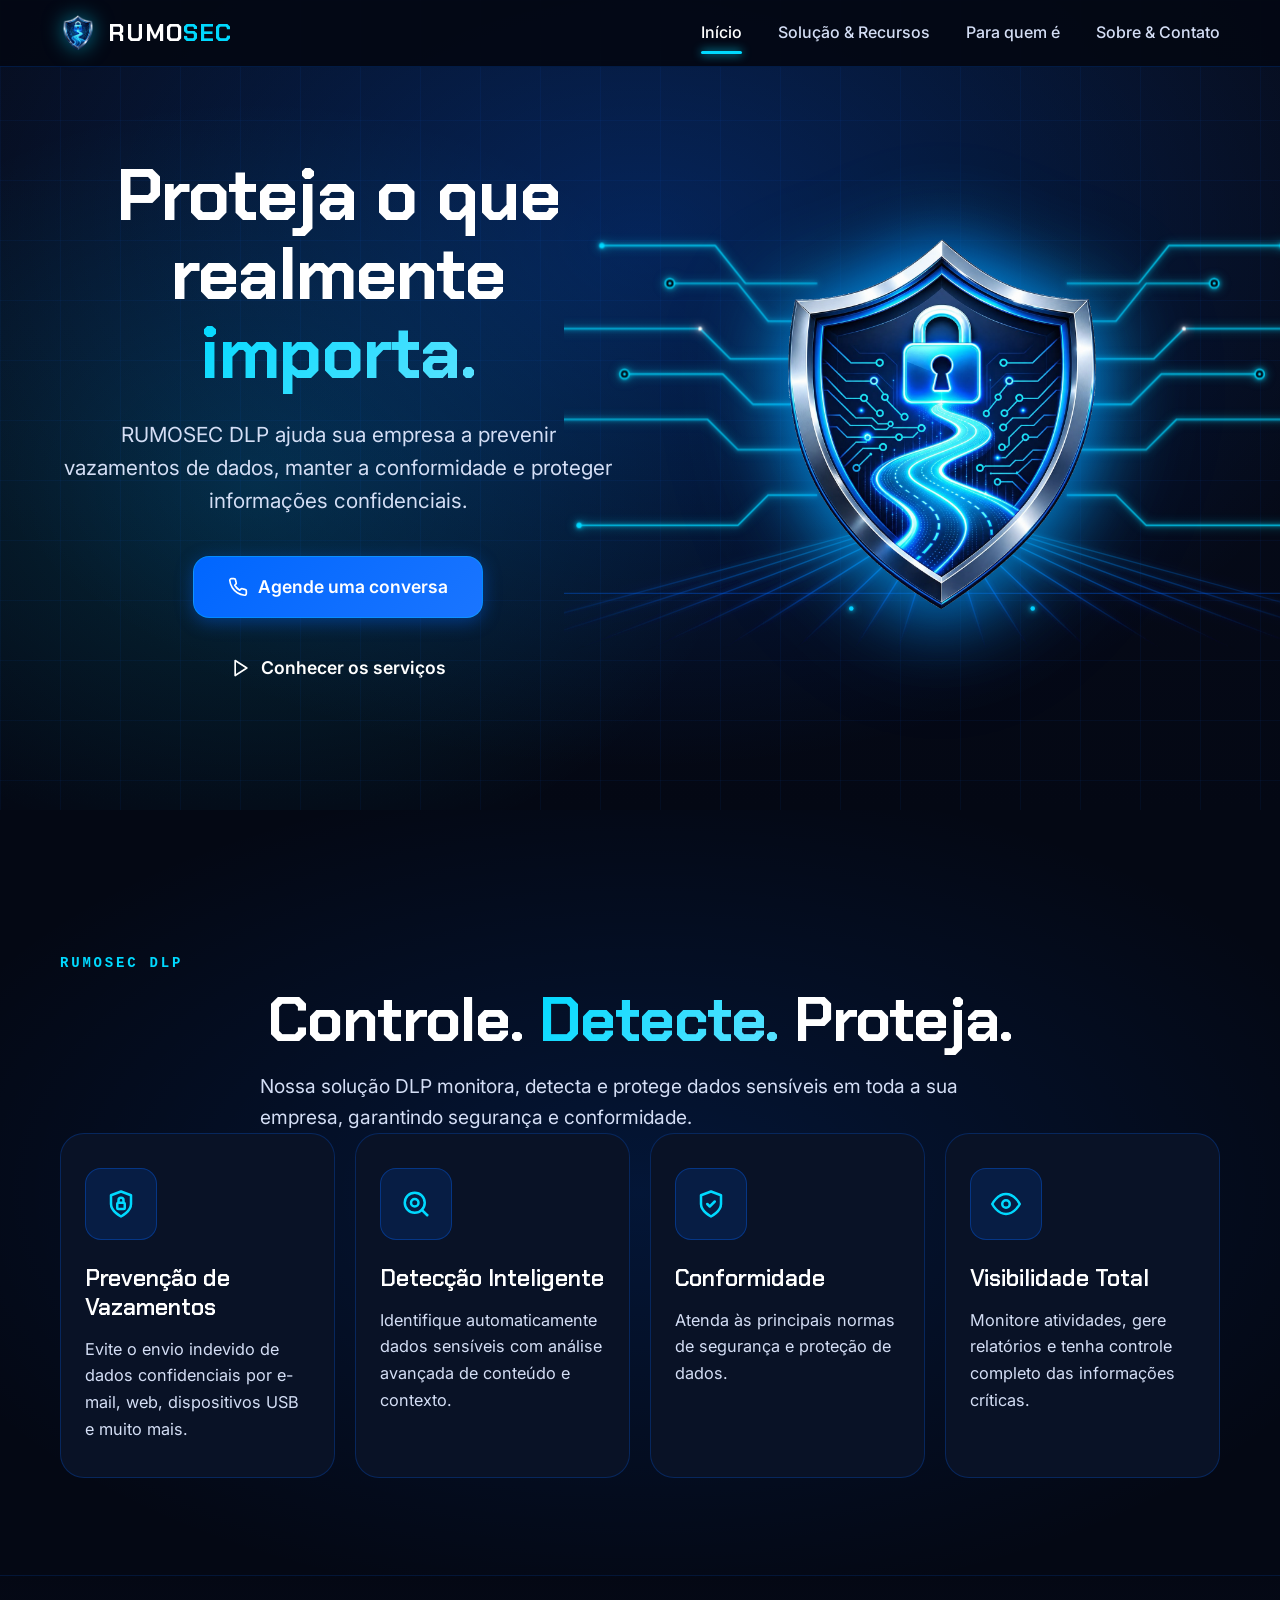
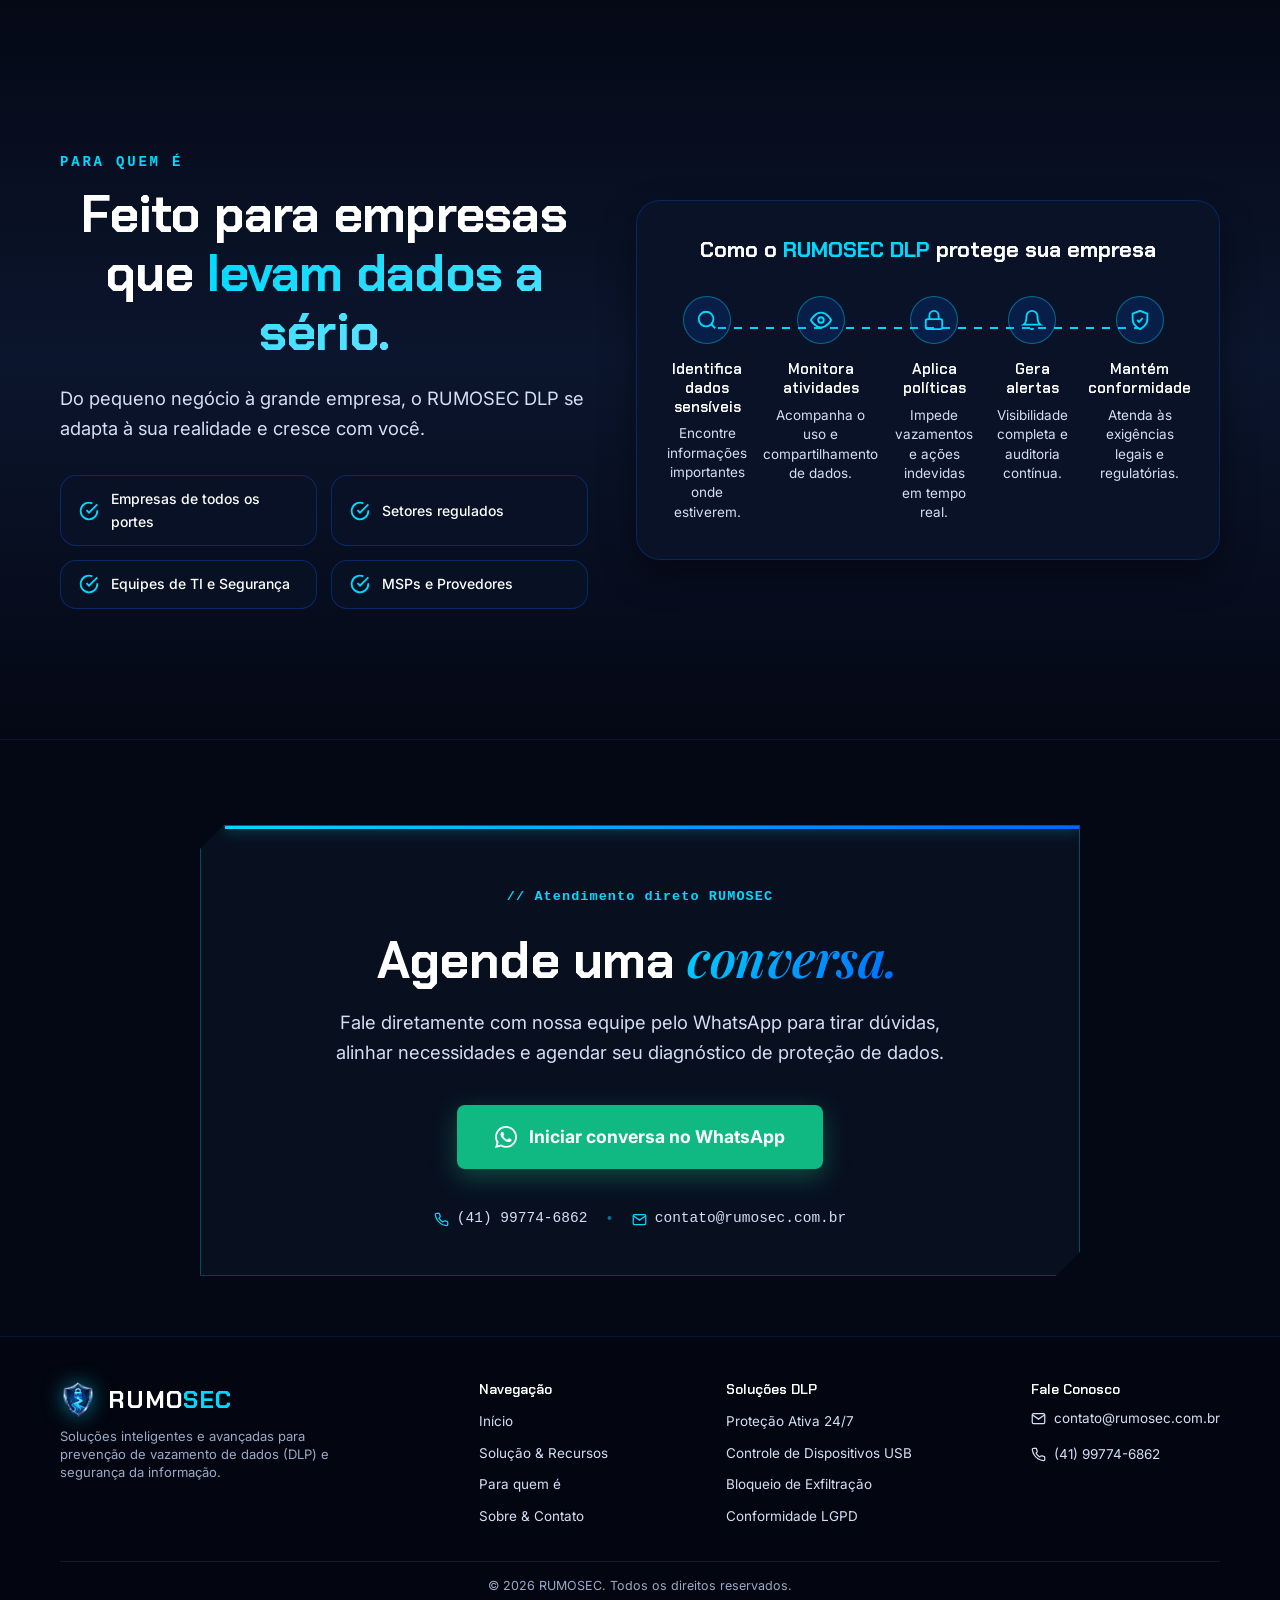
==== index.html @ 91008314 "atualizacao do site" ====
<!DOCTYPE html>
<html lang="pt-BR">

<head>
    <meta charset="UTF-8">
    <meta name="viewport" content="width=device-width, initial-scale=1.0">
    <title>RUMOSEC | Proteção de Dados DLP</title>
    <meta name="description"
        content="RUMOSEC DLP ajuda sua empresa a prevenir vazamentos de dados, manter a conformidade e proteger informações confidenciais.">
    <meta name="theme-color" content="#040814">

    <link rel="preconnect" href="https://fonts.googleapis.com">
    <link rel="preconnect" href="https://fonts.gstatic.com" crossorigin>
    <link
        href="https://fonts.googleapis.com/css2?family=Chakra+Petch:wght@500;600;700&family=Inter:wght@400;500;600;700&family=Playfair+Display:ital,wght@1,500;1,600&display=swap"
        rel="stylesheet">
    <link rel="stylesheet" href="styles.css">
</head>

<body>

    <!-- ============ HEADER ============ -->
    <header id="siteHeader">
        <div class="wrap header-inner">
            <a href="#inicio" class="brand">
                <img src="shield_metallic.png" alt="RUMOSEC Shield Logo" class="brand-shield-logo">
                <span class="brand-text">RUMO<span>SEC</span></span>
            </a>

            <nav class="nav-links" id="navLinks" aria-label="Navegação principal">
                <a href="#inicio" class="nav-link active">Início</a>
                <a href="#recursos" class="nav-link">Solução & Recursos</a>
                <a href="#para-quem-e" class="nav-link">Para quem é</a>
                <a href="#sobre-contato" class="nav-link">Sobre & Contato</a>
            </nav>

            <button class="hamburger" id="hamburger" aria-label="Abrir menu" aria-expanded="false">
                <span></span>
                <span></span>
                <span></span>
            </button>
        </div>
    </header>

    <!-- ============ TELA 1: HERO (#inicio) ============ -->
    <section class="screen-section hero" id="inicio">
        <div class="hero-grid-bg" aria-hidden="true"></div>
        <div class="wrap hero-layout">
            <div class="hero-content">
                <h1>Proteja o que<br>realmente <span class="highlight">importa.</span></h1>
                <p class="subtitle">RUMOSEC DLP ajuda sua empresa a prevenir vazamentos de dados, manter a conformidade
                    e proteger informações confidenciais.</p>
                <div class="hero-actions">
                    <a href="#sobre-contato" class="btn btn-primary"><svg width="20" height="20" viewBox="0 0 24 24"
                            fill="none" stroke="currentColor" stroke-width="2" stroke-linecap="round"
                            stroke-linejoin="round">
                            <path
                                d="M22 16.92v3a2 2 0 0 1-2.18 2 19.79 19.79 0 0 1-8.63-3.07 19.5 19.5 0 0 1-6-6 19.79 19.79 0 0 1-3.07-8.67A2 2 0 0 1 4.11 2h3a2 2 0 0 1 2 1.72 12.84 12.84 0 0 0 .7 2.81 2 2 0 0 1-.45 2.11L8.09 9.91a16 16 0 0 0 6 6l1.27-1.27a2 2 0 0 1 2.11-.45 12.84 12.84 0 0 0 2.81.7A2 2 0 0 1 22 16.92z" />
                        </svg> Agende uma conversa</a>
                    <a href="#recursos" class="btn btn-ghost">
                        <svg width="20" height="20" viewBox="0 0 24 24" fill="none" stroke="currentColor"
                            stroke-width="2" stroke-linecap="round" stroke-linejoin="round">
                            <polygon points="5 3 19 12 5 21 5 3" />
                        </svg>
                        Conhecer os serviços
                    </a>
                </div>
            </div>

            <div class="hero-visual-container">
                <!-- Background Glowing Circuit Lines & Ground Perspective Effects (Image 3) -->
                <div class="circuit-overlay-bg">
                    <svg class="circuit-lines-svg" viewBox="0 0 1000 600" preserveAspectRatio="xMidYMid meet">
                        <defs>
                            <radialGradient id="centerGlowCore" cx="50%" cy="45%" r="45%">
                                <stop offset="0%" stop-color="#00d9ff" stop-opacity="0.9" />
                                <stop offset="30%" stop-color="#0066ff" stop-opacity="0.6" />
                                <stop offset="70%" stop-color="#002288" stop-opacity="0.25" />
                                <stop offset="100%" stop-color="#040814" stop-opacity="0" />
                            </radialGradient>
                            <linearGradient id="groundRayGrad" x1="0%" y1="0%" x2="0%" y2="100%">
                                <stop offset="0%" stop-color="#00d9ff" stop-opacity="0.9" />
                                <stop offset="60%" stop-color="#0066ff" stop-opacity="0.45" />
                                <stop offset="100%" stop-color="#001133" stop-opacity="0" />
                            </linearGradient>
                            <filter id="neonGlowIntense" x="-30%" y="-30%" width="160%" height="160%">
                                <feGaussianBlur stdDeviation="2.5" result="blur1" />
                                <feGaussianBlur stdDeviation="6" result="blur2" />
                                <feMerge>
                                    <feMergeNode in="blur2" />
                                    <feMergeNode in="blur1" />
                                    <feMergeNode in="SourceGraphic" />
                                </feMerge>
                            </filter>
                        </defs>

                        <!-- Radiant Central Blue/Cyan Aura Core -->
                        <circle cx="500" cy="270" r="290" fill="url(#centerGlowCore)" />

                        <!-- Radiant Perspective Rays Radiating Downward from Shield Tip (500, 410) -->
                        <g stroke="url(#groundRayGrad)" stroke-width="1.8" filter="url(#neonGlowIntense)">
                            <line x1="500" y1="410" x2="-200" y2="600" opacity="0.4" />
                            <line x1="500" y1="410" x2="-100" y2="600" opacity="0.5" />
                            <line x1="500" y1="410" x2="0" y2="600" opacity="0.6" />
                            <line x1="500" y1="410" x2="100" y2="600" opacity="0.7" />
                            <line x1="500" y1="410" x2="200" y2="600" opacity="0.8" />
                            <line x1="500" y1="410" x2="300" y2="600" opacity="0.9" />
                            <line x1="500" y1="410" x2="380" y2="600" opacity="0.95" />
                            <line x1="500" y1="410" x2="440" y2="600" opacity="1" />
                            <line x1="500" y1="410" x2="500" y2="600" opacity="1" />
                            <line x1="500" y1="410" x2="560" y2="600" opacity="1" />
                            <line x1="500" y1="410" x2="620" y2="600" opacity="0.95" />
                            <line x1="500" y1="410" x2="700" y2="600" opacity="0.9" />
                            <line x1="500" y1="410" x2="800" y2="600" opacity="0.8" />
                            <line x1="500" y1="410" x2="900" y2="600" opacity="0.7" />
                            <line x1="500" y1="410" x2="1000" y2="600" opacity="0.6" />
                            <line x1="500" y1="410" x2="1100" y2="600" opacity="0.5" />
                            <line x1="500" y1="410" x2="1200" y2="600" opacity="0.4" />
                        </g>

                        <!-- Glowing Ground Horizon Grid Lines -->
                        <line x1="-100" y1="460" x2="1100" y2="460" stroke="#00d9ff" stroke-width="1.2" opacity="0.45"
                            filter="url(#neonGlowIntense)" />
                        <line x1="-100" y1="520" x2="1100" y2="520" stroke="#0066ff" stroke-width="1.5"
                            opacity="0.35" />

                        <!-- Left Futuristic Circuit Network (Clean, ring terminal nodes) -->
                        <g stroke="#00d9ff" stroke-width="1.8" fill="none" filter="url(#neonGlowIntense)">
                            <!-- Line 1: Top dot -->
                            <path d="M 335 110 L 240 110 L 200 60 L 50 60" opacity="0.9" />
                            <circle cx="50" cy="60" r="3.5" fill="#00d9ff" stroke="none" />

                            <!-- Line 2: Ring node terminal -->
                            <path d="M 325 160 L 270 160 L 230 110 L 140 110" opacity="0.9" />
                            <circle cx="140" cy="110" r="6" stroke="#00d9ff" stroke-width="2" fill="#040814" />
                            <circle cx="140" cy="110" r="2" fill="#00d9ff" stroke="none" />

                            <!-- Line 3: Long upper trace -->
                            <path d="M 320 210 L 220 210 L 180 170 L -20 170" opacity="0.95" />
                            <circle cx="-20" cy="170" r="4" fill="#00d9ff" stroke="none" />
                            <circle cx="180" cy="170" r="2.5" fill="#ffffff" stroke="none" />

                            <!-- Line 4: Ring node terminal mid -->
                            <path d="M 318 270 L 250 270 L 210 230 L 80 230" opacity="0.9" />
                            <circle cx="80" cy="230" r="6" stroke="#00d9ff" stroke-width="2" fill="#040814" />
                            <circle cx="80" cy="230" r="2" fill="#00d9ff" stroke="none" />

                            <!-- Line 5: Ring node terminal lower -->
                            <path d="M 322 330 L 230 330 L 190 290 L -40 290" opacity="0.9" />
                            <circle cx="-40" cy="290" r="6" stroke="#00d9ff" stroke-width="2" fill="#040814" />
                            <circle cx="-40" cy="290" r="2" fill="#00d9ff" stroke="none" />

                            <!-- Line 6: Bottom trace -->
                            <path d="M 335 390 L 270 390 L 230 430 L 20 430" opacity="0.85" />
                            <circle cx="20" cy="430" r="3.5" fill="#00d9ff" stroke="none" />
                        </g>

                        <!-- Right Futuristic Circuit Network (Clean, ring terminal nodes) -->
                        <g stroke="#00d9ff" stroke-width="1.8" fill="none" filter="url(#neonGlowIntense)">
                            <!-- Line 1: Top dot -->
                            <path d="M 665 110 L 760 110 L 800 60 L 950 60" opacity="0.9" />
                            <circle cx="950" cy="60" r="3.5" fill="#00d9ff" stroke="none" />

                            <!-- Line 2: Ring node terminal -->
                            <path d="M 675 160 L 730 160 L 770 110 L 860 110" opacity="0.9" />
                            <circle cx="860" cy="110" r="6" stroke="#00d9ff" stroke-width="2" fill="#040814" />
                            <circle cx="860" cy="110" r="2" fill="#00d9ff" stroke="none" />

                            <!-- Line 3: Long upper trace -->
                            <path d="M 680 210 L 780 210 L 820 170 L 1020 170" opacity="0.95" />
                            <circle cx="1020" cy="170" r="4" fill="#00d9ff" stroke="none" />
                            <circle cx="820" cy="170" r="2.5" fill="#ffffff" stroke="none" />

                            <!-- Line 4: Ring node terminal mid -->
                            <path d="M 682 270 L 750 270 L 790 230 L 920 230" opacity="0.9" />
                            <circle cx="920" cy="230" r="6" stroke="#00d9ff" stroke-width="2" fill="#040814" />
                            <circle cx="920" cy="230" r="2" fill="#00d9ff" stroke="none" />

                            <!-- Line 5: Ring node terminal lower -->
                            <path d="M 678 330 L 770 330 L 810 290 L 1040 290" opacity="0.9" />
                            <circle cx="1040" cy="290" r="6" stroke="#00d9ff" stroke-width="2" fill="#040814" />
                            <circle cx="1040" cy="290" r="2" fill="#00d9ff" stroke="none" />

                            <!-- Line 6: Bottom trace -->
                            <path d="M 665 390 L 730 390 L 770 430 L 980 430" opacity="0.85" />
                            <circle cx="980" cy="430" r="3.5" fill="#00d9ff" stroke="none" />
                        </g>

                        <!-- Glowing Particles along Rays and Circuit Nodes -->
                        <g filter="url(#neonGlowIntense)">
                            <circle cx="500" cy="410" r="4" fill="#ffffff" />
                            <circle cx="440" cy="480" r="3.5" fill="#ffffff" />
                            <circle cx="560" cy="480" r="3.5" fill="#ffffff" />
                            <circle cx="380" cy="540" r="3" fill="#00d9ff" />
                            <circle cx="620" cy="540" r="3" fill="#00d9ff" />
                        </g>
                    </svg>
                </div>

                <!-- 3D Metallic Shield -->
                <img src="shield_metallic.png" alt="RUMOSEC Metallic Shield" class="hero-shield-img">
            </div>
        </div>
    </section>

    <!-- ============ TELA 2: RECURSOS (#recursos) ============ -->
    <section class="screen-section features-section" id="recursos">
        <div class="wrap">
            <div class="section-header">
                <span class="tag">RUMOSEC DLP</span>
                <h2>Controle. <span class="highlight">Detecte.</span> Proteja.</h2>
                <p>Nossa solução DLP monitora, detecta e protege dados sensíveis em toda a sua empresa, garantindo
                    segurança e conformidade.</p>
            </div>

            <div class="cards-4grid">
                <div class="card-feature">
                    <div class="icon-box">
                        <svg width="30" height="30" viewBox="0 0 24 24" fill="none" stroke="currentColor"
                            stroke-width="2" stroke-linecap="round" stroke-linejoin="round">
                            <path d="M12 22s8-4 8-10V5l-8-3-8 3v7c0 6 8 10 8 10z" />
                            <rect x="9" y="11" width="6" height="5" rx="1" />
                            <path d="M10 11V9a2 2 0 1 1 4 0v2" />
                        </svg>
                    </div>
                    <h3>Prevenção de Vazamentos</h3>
                    <p>Evite o envio indevido de dados confidenciais por e-mail, web, dispositivos USB e muito mais.</p>
                </div>

                <div class="card-feature">
                    <div class="icon-box">
                        <svg width="30" height="30" viewBox="0 0 24 24" fill="none" stroke="currentColor"
                            stroke-width="2" stroke-linecap="round" stroke-linejoin="round">
                            <circle cx="11" cy="11" r="8" />
                            <line x1="21" y1="21" x2="16.65" y2="16.65" />
                            <circle cx="11" cy="11" r="3" />
                        </svg>
                    </div>
                    <h3>Detecção Inteligente</h3>
                    <p>Identifique automaticamente dados sensíveis com análise avançada de conteúdo e contexto.</p>
                </div>

                <div class="card-feature">
                    <div class="icon-box">
                        <svg width="30" height="30" viewBox="0 0 24 24" fill="none" stroke="currentColor"
                            stroke-width="2" stroke-linecap="round" stroke-linejoin="round">
                            <path d="M12 22s8-4 8-10V5l-8-3-8 3v7c0 6 8 10 8 10z" />
                            <polyline points="9 12 11 14 15 10" />
                        </svg>
                    </div>
                    <h3>Conformidade</h3>
                    <p>Atenda às principais normas de segurança e proteção de dados.</p>
                </div>

                <div class="card-feature">
                    <div class="icon-box">
                        <svg width="30" height="30" viewBox="0 0 24 24" fill="none" stroke="currentColor"
                            stroke-width="2" stroke-linecap="round" stroke-linejoin="round">
                            <path d="M1 12s4-8 11-8 11 8 11 8-4 8-11 8-11-8-11-8z" />
                            <circle cx="12" cy="12" r="3" />
                        </svg>
                    </div>
                    <h3>Visibilidade Total</h3>
                    <p>Monitore atividades, gere relatórios e tenha controle completo das informações críticas.</p>
                </div>
            </div>
        </div>
    </section>

    <!-- ============ TELA 3: PARA QUEM É & 5 STEPS (#para-quem-e) ============ -->
    <section class="screen-section target-section" id="para-quem-e">
        <div class="wrap">
            <div class="target-layout">
                <div class="target-info">
                    <span class="tag">PARA QUEM É</span>
                    <h2>Feito para empresas que <span class="highlight">levam dados a sério.</span></h2>
                    <p class="desc">Do pequeno negócio à grande empresa, o RUMOSEC DLP se adapta à sua realidade e
                        cresce com você.</p>

                    <div class="badge-list">
                        <div class="badge-item">
                            <svg width="20" height="20" viewBox="0 0 24 24" fill="none" stroke="currentColor"
                                stroke-width="2.2">
                                <path d="M22 11.08V12a10 10 0 1 1-5.93-9.14" />
                                <polyline points="22 4 12 14.01 9 11.01" />
                            </svg>
                            Empresas de todos os portes
                        </div>
                        <div class="badge-item">
                            <svg width="20" height="20" viewBox="0 0 24 24" fill="none" stroke="currentColor"
                                stroke-width="2.2">
                                <path d="M22 11.08V12a10 10 0 1 1-5.93-9.14" />
                                <polyline points="22 4 12 14.01 9 11.01" />
                            </svg>
                            Setores regulados
                        </div>
                        <div class="badge-item">
                            <svg width="20" height="20" viewBox="0 0 24 24" fill="none" stroke="currentColor"
                                stroke-width="2.2">
                                <path d="M22 11.08V12a10 10 0 1 1-5.93-9.14" />
                                <polyline points="22 4 12 14.01 9 11.01" />
                            </svg>
                            Equipes de TI e Segurança
                        </div>
                        <div class="badge-item">
                            <svg width="20" height="20" viewBox="0 0 24 24" fill="none" stroke="currentColor"
                                stroke-width="2.2">
                                <path d="M22 11.08V12a10 10 0 1 1-5.93-9.14" />
                                <polyline points="22 4 12 14.01 9 11.01" />
                            </svg>
                            MSPs e Provedores
                        </div>
                    </div>
                </div>

                <div class="flow-container">
                    <h3 class="flow-title">Como o <span>RUMOSEC DLP</span> protege sua empresa</h3>
                    <div class="flow-steps">
                        <div class="flow-step">
                            <div class="flow-icon">
                                <svg width="22" height="22" viewBox="0 0 24 24" fill="none" stroke="currentColor"
                                    stroke-width="2">
                                    <circle cx="11" cy="11" r="8" />
                                    <line x1="21" y1="21" x2="16.65" y2="16.65" />
                                </svg>
                            </div>
                            <h4>Identifica dados sensíveis</h4>
                            <p>Encontre informações importantes onde estiverem.</p>
                        </div>

                        <div class="flow-step">
                            <div class="flow-icon">
                                <svg width="22" height="22" viewBox="0 0 24 24" fill="none" stroke="currentColor"
                                    stroke-width="2">
                                    <path d="M1 12s4-8 11-8 11 8 11 8-4 8-11 8-11-8-11-8z" />
                                    <circle cx="12" cy="12" r="3" />
                                </svg>
                            </div>
                            <h4>Monitora atividades</h4>
                            <p>Acompanha o uso e compartilhamento de dados.</p>
                        </div>

                        <div class="flow-step">
                            <div class="flow-icon">
                                <svg width="22" height="22" viewBox="0 0 24 24" fill="none" stroke="currentColor"
                                    stroke-width="2">
                                    <rect x="3" y="11" width="18" height="11" rx="2" ry="2" />
                                    <path d="M7 11V7a5 5 0 0 1 10 0v4" />
                                </svg>
                            </div>
                            <h4>Aplica políticas</h4>
                            <p>Impede vazamentos e ações indevidas em tempo real.</p>
                        </div>

                        <div class="flow-step">
                            <div class="flow-icon">
                                <svg width="22" height="22" viewBox="0 0 24 24" fill="none" stroke="currentColor"
                                    stroke-width="2">
                                    <path d="M18 8A6 6 0 0 0 6 8c0 7-3 9-3 9h18s-3-2-3-9" />
                                    <path d="M13.73 21a2 2 0 0 1-3.46 0" />
                                </svg>
                            </div>
                            <h4>Gera alertas</h4>
                            <p>Visibilidade completa e auditoria contínua.</p>
                        </div>

                        <div class="flow-step">
                            <div class="flow-icon">
                                <svg width="22" height="22" viewBox="0 0 24 24" fill="none" stroke="currentColor"
                                    stroke-width="2">
                                    <path d="M12 22s8-4 8-10V5l-8-3-8 3v7c0 6 8 10 8 10z" />
                                    <polyline points="9 12 11 14 15 10" />
                                </svg>
                            </div>
                            <h4>Mantém conformidade</h4>
                            <p>Atenda às exigências legais e regulatórias.</p>
                        </div>
                    </div>
                </div>
            </div>
        </div>
    </section>

    <!-- ============ TELA 4: SOBRE & CONTATO (#sobre-contato) ============ -->
    <div class="contact-screen-section" id="sobre-contato">
        <div class="wrap">
            <!-- Chamfered Direct Contact Card (Agende uma conversa RUMOSEC) -->
            <div class="direct-contact-container">
                <div class="direct-contact-card">
                    <div class="card-gold-bar"></div>
                    <span class="direct-contact-tag">// Atendimento direto RUMOSEC</span>

                    <h2 class="direct-contact-title">Agende uma <span class="accent-serif-italic">conversa.</span></h2>

                    <p class="direct-contact-subtitle">Fale diretamente com nossa equipe pelo WhatsApp para tirar
                        dúvidas, alinhar necessidades e agendar seu diagnóstico de proteção de dados.</p>

                    <a href="https://wa.me/5541997746862?text=Ol%C3%A1!%20Gostaria%20de%20agendar%20uma%20conversa%20sobre%20o%20RUMOSEC%20DLP."
                        target="_blank" rel="noopener noreferrer" class="btn-whatsapp-direct">
                        <svg class="whatsapp-icon" width="22" height="22" viewBox="0 0 24 24" fill="currentColor">
                            <path
                                d="M.057 24l1.687-6.163c-1.041-1.804-1.588-3.849-1.587-5.946.003-6.556 5.338-11.891 11.893-11.891 3.181.001 6.167 1.24 8.413 3.488 2.245 2.248 3.481 5.236 3.48 8.414-.003 6.557-5.338 11.892-11.893 11.892-1.99-.001-3.951-.5-5.688-1.448l-6.305 1.654zm6.597-3.807c1.676.995 3.276 1.591 5.392 1.592 5.448 0 9.886-4.434 9.889-9.885.002-5.462-4.415-9.89-9.881-9.892-5.452 0-9.887 4.434-9.889 9.884-.001 2.225.651 3.891 1.746 5.634l-.999 3.648 3.742-.981zm11.387-5.464c-.074-.124-.272-.198-.57-.347-.297-.149-1.758-.868-2.031-.967-.272-.099-.47-.149-.669.149-.198.297-.768.967-.941 1.165-.173.198-.347.223-.644.074-.297-.149-1.255-.462-2.39-1.475-.883-.788-1.48-1.761-1.653-2.059-.173-.297-.018-.458.13-.606.134-.133.297-.347.446-.521.151-.172.2-.296.3-.495.099-.198.05-.372-.025-.521-.075-.148-.669-1.611-.916-2.206-.242-.579-.487-.501-.669-.51l-.57-.01c-.198 0-.52.074-.792.372s-1.04 1.016-1.04 2.479 1.065 2.876 1.213 3.074c.149.198 2.095 3.2 5.076 4.487.709.306 1.263.489 1.694.626.712.226 1.36.194 1.872.118.571-.085 1.758-.719 2.006-1.413.248-.695.248-1.29.173-1.414z" />
                        </svg>
                        Iniciar conversa no WhatsApp
                    </a>

                    <div class="contact-info-strip">
                        <span class="info-item">
                            <svg width="15" height="15" viewBox="0 0 24 24" fill="none" stroke="currentColor"
                                stroke-width="2">
                                <path
                                    d="M22 16.92v3a2 2 0 0 1-2.18 2 19.79 19.79 0 0 1-8.63-3.07 19.5 19.5 0 0 1-6-6 19.79 19.79 0 0 1-3.07-8.67A2 2 0 0 1 4.11 2h3a2 2 0 0 1 2 1.72 12.84 12.84 0 0 0 .7 2.81 2 2 0 0 1-.45 2.11L8.09 9.91a16 16 0 0 0 6 6l1.27-1.27a2 2 0 0 1 2.11-.45 12.84 12.84 0 0 0 2.81.7A2 2 0 0 1 22 16.92z" />
                            </svg>
                            (41) 99774-6862
                        </span>
                        <span class="strip-dot">•</span>
                        <span class="info-item">
                            <svg width="15" height="15" viewBox="0 0 24 24" fill="none" stroke="currentColor"
                                stroke-width="2">
                                <path d="M4 4h16c1.1 0 2 .9 2 2v12c0 1.1-.9 2-2 2H4c-1.1 0-2-.9-2-2V6c0-1.1.9-2 2-2z" />
                                <polyline points="22,6 12,13 2,6" />
                            </svg>
                            contato@rumosec.com.br
                        </span>

                    </div>
                </div>
            </div>


        </div>

        <!-- FOOTER INTEGRADO NO FINAL DA TELA 4 -->
        <footer>
            <div class="wrap">
                <div class="footer-top">
                    <div class="footer-brand">
                        <a href="#inicio" class="brand">
                            <img src="shield_metallic.png" alt="RUMOSEC" class="brand-shield-logo">
                            <span class="brand-text">RUMO<span>SEC</span></span>
                        </a>
                        <p>Soluções inteligentes e avançadas para prevenção de vazamento de dados (DLP) e segurança da
                            informação.</p>
                    </div>

                    <div class="footer-col">
                        <h4>Navegação</h4>
                        <ul>
                            <li><a href="#inicio">Início</a></li>
                            <li><a href="#recursos">Solução & Recursos</a></li>
                            <li><a href="#para-quem">Para quem é</a></li>
                            <li><a href="#sobre-contato">Sobre & Contato</a></li>
                        </ul>
                    </div>

                    <div class="footer-col">
                        <h4>Soluções DLP</h4>
                        <ul>
                            <li><a href="#recursos">Proteção Ativa 24/7</a></li>
                            <li><a href="#recursos">Controle de Dispositivos USB</a></li>
                            <li><a href="#recursos">Bloqueio de Exfiltração</a></li>
                            <li><a href="#recursos">Conformidade LGPD</a></li>
                        </ul>
                    </div>

                    <div class="footer-col">
                        <h4>Fale Conosco</h4>
                        <ul>
                            <li
                                style="color:var(--metal-light); font-size:13.5px; display:flex; align-items:center; gap:8px; margin-bottom:8px;">
                                <svg width="15" height="15" viewBox="0 0 24 24" fill="none" stroke="currentColor"
                                    stroke-width="2">
                                    <path
                                        d="M4 4h16c1.1 0 2 .9 2 2v12c0 1.1-.9 2-2 2H4c-1.1 0-2-.9-2-2V6c0-1.1.9-2 2-2z" />
                                    <polyline points="22,6 12,13 2,6" />
                                </svg>
                                contato@rumosec.com.br
                            </li>
                            <li
                                style="color:var(--metal-light); font-size:13.5px; display:flex; align-items:center; gap:8px;">
                                <svg width="15" height="15" viewBox="0 0 24 24" fill="none" stroke="currentColor"
                                    stroke-width="2">
                                    <path
                                        d="M22 16.92v3a2 2 0 0 1-2.18 2 19.79 19.79 0 0 1-8.63-3.07 19.5 19.5 0 0 1-6-6 19.79 19.79 0 0 1-3.07-8.67A2 2 0 0 1 4.11 2h3a2 2 0 0 1 2 1.72 12.84 12.84 0 0 0 .7 2.81 2 2 0 0 1-.45 2.11L8.09 9.91a16 16 0 0 0 6 6l1.27-1.27a2 2 0 0 1 2.11-.45 12.84 12.84 0 0 0 2.81.7A2 2 0 0 1 22 16.92z" />
                                </svg>
                                (41) 99774-6862
                            </li>
                        </ul>
                    </div>
                </div>

                <div class="footer-bottom">
                    <p>&copy; 2026 RUMOSEC. Todos os direitos reservados.</p>
                </div>
            </div>
        </footer>
    </div>

    <!-- ============ MODAL DE AGENDAMENTO ============ -->
    <div class="modal-overlay" id="modalOverlay">
        <div class="modal" role="dialog" aria-modal="true">
            <button class="modal-close" id="modalCloseBtn" type="button" aria-label="Fechar">✕</button>

            <div id="modalFormWrap">
                <h3 style="font-size:1.5rem; margin-bottom:8px;">Tenho Interesse no RUMOSEC DLP</h3>
                <p style="color:var(--metal-light); font-size:14px; margin-bottom:20px;">Preencha seus dados para
                    receber uma demonstração exclusiva.</p>

                <form id="scheduleForm">
                    <div class="field">
                        <label for="fNome">Nome completo</label>
                        <input type="text" id="fNome" placeholder="Seu nome" required>
                    </div>
                    <div class="field">
                        <label for="fEmail">E-mail corporativo</label>
                        <input type="email" id="fEmail" placeholder="voce@empresa.com" required>
                    </div>
                    <div class="field">
                        <label for="fEmpresa">Empresa</label>
                        <input type="text" id="fEmpresa" placeholder="Nome da sua empresa" required>
                    </div>
                    <button class="btn btn-primary" style="width:100%; margin-top:12px;" type="submit">Enviar
                        solicitação</button>
                </form>
            </div>

            <div id="modalSuccess" style="display:none; text-align:center; padding:20px 0;">
                <h4 style="font-size:1.3rem; color:var(--cyan); margin-bottom:10px;">Solicitação enviada com sucesso!
                </h4>
                <p style="color:var(--metal-light); font-size:14.5px;">Nossa equipe entrará em contato em breve.</p>
            </div>
        </div>
    </div>

    <script src="script.js"></script>
</body>

</html>
---- styles.css ----
/* ============ DESIGN TOKENS ============ */
:root {
    --bg-deep: #040814;
    --bg-panel: #070d1e;
    --bg-panel-2: #0b152d;
    --bg-card: #091226;
    --bg-card-hover: #0e1b38;
    
    --blue-primary: #0066ff;
    --blue-hover: #1a75ff;
    --cyan: #00d9ff;
    --cyan-soft: #5de2ff;
    --blue-glow: rgba(0, 102, 255, 0.25);
    
    --metal: #9aa9c7;
    --metal-light: #d4def5;
    --white: #ffffff;
    --border-color: rgba(0, 102, 255, 0.25);
    --border-color-hover: rgba(0, 217, 255, 0.5);
    
    --radius-lg: 24px;
    --radius: 16px;
    --radius-sm: 10px;
    --maxw: 1360px;
    
    --font-display: 'Chakra Petch', sans-serif;
    --font-body: 'Inter', sans-serif;
    
    --shadow-card: 0 15px 35px rgba(0, 0, 0, 0.4);
    --shadow-glow: 0 0 35px rgba(0, 102, 255, 0.3);
    --ease-out: cubic-bezier(0.16, 1, 0.3, 1);
}

*, *::before, *::after {
    box-sizing: border-box;
}

html {
    scroll-behavior: smooth;
    font-size: 16px;
}

body {
    margin: 0;
    background: var(--bg-deep);
    color: var(--white);
    font-family: var(--font-body);
    line-height: 1.6;
    -webkit-font-smoothing: antialiased;
    overflow-x: hidden;
}

img {
    max-width: 100%;
    display: block;
}

a {
    color: inherit;
    text-decoration: none;
}

h1, h2, h3, h4 {
    font-family: var(--font-display);
    margin: 0;
    line-height: 1.25;
}

p {
    margin: 0;
}

ul, ol {
    margin: 0;
    padding: 0;
    list-style: none;
}

button {
    font-family: inherit;
    cursor: pointer;
    border: none;
}

.wrap {
    max-width: min(92vw, 1500px);
    margin: 0 auto;
    padding: 0 40px;
    width: 100%;
}

/* ============ HEADER ============ */
header {
    position: fixed;
    top: 0;
    left: 0;
    right: 0;
    z-index: 100;
    padding: 14px 0;
    background: rgba(4, 8, 20, 0.94);
    border-bottom: 1px solid rgba(0, 102, 255, 0.2);
    transform: translateZ(0);
    transition: padding 0.25s ease, background-color 0.25s ease;
}

header.scrolled {
    padding: 10px 0;
    background: rgba(4, 8, 20, 0.98);
    box-shadow: 0 8px 24px rgba(0, 0, 0, 0.5);
    border-bottom-color: rgba(0, 217, 255, 0.4);
}

.header-inner {
    display: flex;
    align-items: center;
    justify-content: space-between;
}

.brand {
    display: flex;
    align-items: center;
    gap: 12px;
    font-family: var(--font-display);
    font-size: 24px;
    font-weight: 700;
    color: var(--white);
    letter-spacing: 0.04em;
}

.brand-shield-logo {
    width: 36px;
    height: 36px;
    object-fit: contain;
    filter: drop-shadow(0 0 10px rgba(0, 217, 255, 0.5));
}

.brand-text span {
    color: var(--cyan);
}

.nav-links {
    display: flex;
    align-items: center;
    gap: 36px;
}

.nav-mobile-cta {
    display: none !important;
}

.nav-link {
    font-family: var(--font-body);
    font-size: 16px;
    font-weight: 500;
    color: var(--metal-light);
    transition: color 0.2s ease;
    position: relative;
    padding: 6px 0;
}

.nav-link::after {
    content: "";
    position: absolute;
    bottom: -2px;
    left: 50%;
    width: 0;
    height: 3px;
    background: var(--cyan);
    border-radius: 3px;
    box-shadow: 0 0 10px var(--cyan);
    transition: width 0.25s ease, left 0.25s ease;
}

.nav-link:hover,
.nav-link.active {
    color: var(--white);
}

.nav-link:hover::after,
.nav-link.active::after {
    width: 100%;
    left: 0;
}

.header-actions {
    display: flex;
    align-items: center;
    gap: 16px;
}

/* ============ BUTTONS ============ */
.btn {
    display: inline-flex;
    align-items: center;
    gap: 10px;
    padding: 12px 26px;
    border-radius: var(--radius-sm);
    font-family: var(--font-body);
    font-size: 15px;
    font-weight: 600;
    cursor: pointer;
    transition: all 0.25s ease;
    box-sizing: border-box;
}

.btn-primary {
    background: linear-gradient(135deg, var(--blue-primary) 0%, var(--blue-hover) 100%);
    color: var(--white);
    box-shadow: 0 4px 18px rgba(0, 102, 255, 0.4);
    border: 1px solid rgba(0, 217, 255, 0.3);
}

.btn-primary:hover {
    box-shadow: 0 6px 26px rgba(0, 102, 255, 0.6), 0 0 15px rgba(0, 217, 255, 0.4);
    transform: translateY(-2px);
    border-color: var(--cyan);
}

.btn-secondary {
    background: rgba(9, 18, 38, 0.7);
    color: var(--white);
    border: 1px solid rgba(0, 102, 255, 0.35);
}

.btn-secondary:hover {
    background: rgba(0, 102, 255, 0.15);
    border-color: var(--cyan);
    color: var(--cyan);
    transform: translateY(-2px);
}

/* Hamburger button */
.hamburger {
    display: none;
    flex-direction: column;
    justify-content: space-around;
    width: 30px;
    height: 24px;
    background: transparent;
    border: none;
    cursor: pointer;
    padding: 0;
}

.hamburger span {
    width: 100%;
    height: 2px;
    background: var(--white);
    border-radius: 2px;
    transition: all 0.3s ease;
}

.hamburger.active span:nth-child(1) {
    transform: rotate(45deg) translate(6px, 6px);
}

.hamburger.active span:nth-child(2) {
    opacity: 0;
}

.hamburger.active span:nth-child(3) {
    transform: rotate(-45deg) translate(6px, -6px);
}

.tag {
    font-family: monospace, 'Chakra Petch', sans-serif;
    font-size: 13.5px;
    font-weight: 600;
    color: var(--cyan);
    letter-spacing: 0.15em;
    text-transform: uppercase;
    margin-bottom: 14px;
    display: block;
}

/* ============ SECTIONS (1 TELA COMPLETA POR SEÇÃO) ============ */
.screen-section {
    min-height: 85vh;
    display: flex;
    align-items: center;
    justify-content: center;
    position: relative;
    padding: 85px 0 40px;
    box-sizing: border-box;
}

/* ============ TELA 1: HERO (#inicio) ============ */
.hero {
    min-height: 90vh;
    display: flex;
    align-items: center;
    padding-top: 85px;
    padding-bottom: 40px;
    box-sizing: border-box;
    background: 
        radial-gradient(ellipse 1000px 700px at 50% 30%, rgba(0, 102, 255, 0.28), transparent 75%),
        radial-gradient(ellipse 700px 550px at 20% 60%, rgba(0, 217, 255, 0.15), transparent 70%),
        linear-gradient(180deg, var(--bg-panel) 0%, var(--bg-deep) 100%);
    overflow: hidden;
}

.hero-grid-bg {
    position: absolute;
    inset: 0;
    background-image: 
        linear-gradient(rgba(0, 102, 255, 0.06) 1px, transparent 1px),
        linear-gradient(90deg, rgba(0, 102, 255, 0.06) 1px, transparent 1px);
    background-size: 60px 60px;
    pointer-events: none;
}

.hero-layout {
    display: grid;
    grid-template-columns: 1fr 1fr;
    gap: 48px;
    align-items: center;
    position: relative;
    z-index: 2;
    width: 100%;
}

.hero-content h1,
.section-header h2,
.target-info h2,
.direct-contact-title {
    font-size: clamp(3.6rem, 5.6vw, 5.2rem);
    font-weight: 800;
    margin-bottom: 24px;
    letter-spacing: -0.015em;
    line-height: 1.1;
    text-align: center;
}

.highlight, .accent {
    color: var(--cyan);
    background: linear-gradient(135deg, #00d9ff 0%, #5de2ff 100%);
    -webkit-background-clip: text;
    -webkit-text-fill-color: transparent;
}

.hero-content h1 .highlight {
    color: var(--cyan);
}

.hero-content {
    text-align: center;
}

.hero-content .subtitle {
    font-size: 1.3rem;
    color: var(--metal-light);
    max-width: 650px;
    margin-bottom: 38px;
    line-height: 1.6;
    text-align: center;
    margin-left: auto;
    margin-right: auto;
}

.hero-actions {
    display: flex;
    align-items: center;
    justify-content: center;
    gap: 20px;
    flex-wrap: wrap;
}

.hero-actions .btn {
    padding: 16px 34px;
    font-size: 1.1rem;
    border-radius: var(--radius);
}

/* Hero Shield Visual Container */
.hero-visual-container {
    position: relative;
    width: 100%;
    display: flex;
    justify-content: center;
    align-items: center;
    min-height: clamp(380px, 30vw, 520px);
}

.circuit-overlay-bg {
    position: absolute;
    inset: -60px -100px;
    pointer-events: none;
    z-index: 1;
}

.circuit-lines-svg {
    width: 100%;
    height: 100%;
    display: block;
}

.hero-shield-img {
    max-width: clamp(380px, 30vw, 520px);
    width: 100%;
    height: auto;
    position: relative;
    z-index: 2;
    filter: drop-shadow(0 0 45px rgba(0, 217, 255, 0.6)) drop-shadow(0 15px 30px rgba(0, 102, 255, 0.5));
}

}

/* ============ SECTION HEADERS ============ */
.section-header {
    text-align: center;
    max-width: 880px;
    margin: 0 auto 36px;
}

.section-header .tag {
    font-size: 14px;
    font-weight: 700;
    color: var(--cyan);
    letter-spacing: 0.2em;
    text-transform: uppercase;
    display: block;
    margin-bottom: 12px;
}

.section-header h2 {
    font-size: clamp(3.0rem, 4.8vw, 4.4rem);
    font-weight: 700;
    margin-bottom: 16px;
    line-height: 1.12;
}

.section-header p {
    color: var(--metal-light);
    font-size: 1.2rem;
    line-height: 1.6;
    max-width: 760px;
    margin: 0 auto;
}

/* ============ TELA 2: RECURSOS (#recursos) ============ */
.features-section {
    background: radial-gradient(ellipse 1100px 600px at 50% 50%, rgba(0, 102, 255, 0.15), transparent 70%);
}

.cards-4grid {
    display: grid;
    grid-template-columns: repeat(4, 1fr);
    gap: 24px;
}

.card-feature {
    background: var(--bg-card);
    border: 1px solid var(--border-color);
    border-radius: var(--radius-lg);
    padding: 44px 30px;
    min-height: 340px;
    transition: transform 0.25s ease, border-color 0.25s ease, background-color 0.25s ease, box-shadow 0.25s ease;
    position: relative;
    overflow: hidden;
    display: flex;
    flex-direction: column;
    justify-content: flex-start;
    box-sizing: border-box;
}

.card-feature:hover {
    background: var(--bg-card-hover);
    border-color: var(--border-color-hover);
    transform: translateY(-6px);
    box-shadow: 0 16px 36px rgba(0, 0, 0, 0.4), 0 0 25px rgba(0, 217, 255, 0.22);
}

.card-feature .icon-box {
    width: 72px;
    height: 72px;
    border-radius: 16px;
    background: rgba(0, 102, 255, 0.14);
    border: 1px solid rgba(0, 102, 255, 0.35);
    display: flex;
    align-items: center;
    justify-content: center;
    margin-bottom: 24px;
    color: var(--cyan);
    transition: background-color 0.25s ease, border-color 0.25s ease;
}

.card-feature:hover .icon-box {
    background: rgba(0, 217, 255, 0.22);
    border-color: var(--cyan);
}

.card-feature h3 {
    font-size: 1.45rem;
    font-weight: 600;
    margin-bottom: 14px;
}

.card-feature p {
    font-size: 1.02rem;
    color: var(--metal-light);
    line-height: 1.65;
}

/* ============ TELA 3: PARA QUEM É & 5 STEPS (#para-quem-e) ============ */
.target-section {
    background: linear-gradient(180deg, var(--bg-deep) 0%, var(--bg-panel-2) 50%, var(--bg-deep) 100%);
    border-top: 1px solid rgba(0, 102, 255, 0.15);
    border-bottom: 1px solid rgba(0, 102, 255, 0.15);
}

.target-layout {
    display: grid;
    grid-template-columns: 0.95fr 1.05fr;
    gap: 48px;
    align-items: center;
    width: 100%;
}

.target-info .tag {
    font-size: 14px;
    font-weight: 700;
    color: var(--cyan);
    letter-spacing: 0.2em;
    text-transform: uppercase;
    margin-bottom: 12px;
    display: block;
}

.target-info h2 {
    font-size: clamp(2.6rem, 4vw, 3.6rem);
    font-weight: 700;
    margin-bottom: 22px;
    line-height: 1.15;
}

.target-info .desc {
    color: var(--metal-light);
    font-size: 1.15rem;
    margin-bottom: 32px;
    line-height: 1.6;
}

.badge-list {
    display: grid;
    grid-template-columns: 1fr 1fr;
    gap: 14px;
}

.badge-item {
    display: flex;
    align-items: center;
    gap: 12px;
    padding: 12px 18px;
    background: rgba(9, 18, 38, 0.85);
    border: 1px solid rgba(0, 102, 255, 0.3);
    border-radius: var(--radius);
    font-size: 14px;
    font-weight: 500;
    color: var(--white);
}

.badge-item svg {
    color: var(--cyan);
    flex-shrink: 0;
}

/* 5 Steps Process */
.flow-container {
    background: var(--bg-card);
    border: 1px solid var(--border-color);
    border-radius: var(--radius-lg);
    padding: 36px 28px;
    box-shadow: var(--shadow-card);
}

.flow-title {
    font-size: 1.35rem;
    text-align: center;
    margin-bottom: 32px;
}

.flow-title span {
    color: var(--cyan);
}

.flow-steps {
    display: grid;
    grid-template-columns: repeat(5, 1fr);
    gap: 14px;
    position: relative;
}

.flow-step {
    text-align: center;
    position: relative;
    z-index: 1;
}

.flow-icon {
    width: 48px;
    height: 48px;
    border-radius: 50%;
    background: rgba(0, 102, 255, 0.16);
    border: 1.5px solid rgba(0, 217, 255, 0.4);
    display: flex;
    align-items: center;
    justify-content: center;
    margin: 0 auto 16px;
    color: var(--cyan);
    transition: transform 0.25s ease, background-color 0.25s ease;
}

.flow-step:hover .flow-icon {
    background: var(--blue-primary);
    color: var(--white);
    transform: scale(1.1);
}

.flow-step h4 {
    font-size: 15px;
    font-weight: 600;
    margin-bottom: 8px;
    color: var(--white);
}

.flow-step p {
    font-size: 13.5px;
    color: var(--metal-light);
    line-height: 1.45;
}

/* Connecting Line */
.flow-steps::before {
    content: "";
    position: absolute;
    top: 31px;
    left: 10%;
    right: 10%;
    height: 2px;
    background: repeating-linear-gradient(90deg, var(--cyan) 0, var(--cyan) 8px, transparent 8px, transparent 16px);
    z-index: 0;
}

/* ============ TELA 4: SOBRE & CONTATO (#sobre-contato) ============ */
.contact-screen-section {
    min-height: 85vh;
    display: flex;
    flex-direction: column;
    justify-content: space-between;
    padding-top: 85px;
    position: relative;
}

/* Direct Contact "Agende uma conversa" Card */
.direct-contact-container {
    max-width: 880px;
    margin: 0 auto 60px;
    width: 100%;
}

.direct-contact-card {
    position: relative;
    background: #081020;
    border: 1px solid rgba(0, 217, 255, 0.3);
    clip-path: polygon(24px 0%, 100% 0%, 100% calc(100% - 24px), calc(100% - 24px) 100%, 0% 100%, 0% 24px);
    padding: 56px 44px 44px;
    text-align: center;
    box-shadow: 0 25px 60px rgba(0, 0, 0, 0.6), 0 0 35px rgba(0, 102, 255, 0.15);
}

.card-gold-bar {
    position: absolute;
    top: 0;
    left: 24px;
    right: 0;
    height: 3px;
    background: linear-gradient(90deg, #00d9ff 0%, #0066ff 100%);
    box-shadow: 0 0 14px rgba(0, 217, 255, 0.7);
}

.direct-contact-tag {
    font-family: monospace, 'Chakra Petch', sans-serif;
    font-size: 13.5px;
    color: var(--cyan);
    font-weight: 600;
    letter-spacing: 0.08em;
    display: inline-block;
    margin-bottom: 20px;
}

.direct-contact-title {
    font-size: clamp(2.6rem, 4vw, 3.6rem);
    font-weight: 700;
    color: #ffffff;
    margin-bottom: 18px;
    line-height: 1.15;
    letter-spacing: -0.01em;
}

.accent-serif-italic {
    font-family: 'Playfair Display', Georgia, serif;
    font-style: italic;
    font-weight: 600;
    color: var(--cyan);
    background: linear-gradient(135deg, #00d9ff 0%, #0066ff 100%);
    -webkit-background-clip: text;
    -webkit-text-fill-color: transparent;
    display: inline-block;
    padding-right: 4px;
}

.direct-contact-subtitle {
    font-size: 1.15rem;
    color: var(--metal-light);
    max-width: 620px;
    margin: 0 auto 38px;
    line-height: 1.6;
}

.btn-whatsapp-direct {
    display: inline-flex;
    align-items: center;
    justify-content: center;
    gap: 12px;
    background: #10b981;
    color: #ffffff;
    font-size: 1.1rem;
    font-weight: 700;
    padding: 18px 38px;
    border-radius: 8px;
    box-shadow: 0 8px 25px rgba(16, 185, 129, 0.35);
    transition: all 0.25s ease;
    text-decoration: none;
    margin-bottom: 38px;
    cursor: pointer;
}

.btn-whatsapp-direct:hover {
    background: #059669;
    box-shadow: 0 12px 35px rgba(16, 185, 129, 0.55);
    transform: translateY(-2px);
    color: #ffffff;
}

.whatsapp-icon {
    flex-shrink: 0;
    fill: currentColor;
}

.contact-info-strip {
    display: flex;
    align-items: center;
    justify-content: center;
    gap: 18px;
    flex-wrap: wrap;
    color: var(--metal-light);
    font-size: 14.5px;
    font-weight: 500;
    font-family: monospace, var(--font-body);
}

.info-item {
    display: inline-flex;
    align-items: center;
    gap: 8px;
    color: var(--metal-light);
}

.info-item svg {
    color: var(--cyan);
}

.strip-dot {
    color: rgba(0, 217, 255, 0.5);
    font-size: 14px;
}

.rumosec-bottom-grid {
    display: grid;
    grid-template-columns: 1fr 1.2fr;
    gap: 28px;
    max-width: 900px;
    margin: 0 auto 60px;
}

@media (max-width: 900px) {
    .rumosec-bottom-grid {
        grid-template-columns: 1fr;
    }
    .direct-contact-card {
        padding: 44px 22px 36px;
    }
}

.contact-card {
    background: var(--bg-card);
    border: 1px solid var(--border-color);
    border-radius: var(--radius-lg);
    padding: 44px 40px;
}

.contact-card h2 {
    font-size: 2rem;
    margin-bottom: 14px;
}

.contact-card p {
    color: var(--metal-light);
    margin-bottom: 32px;
    font-size: 1.15rem;
}

.field {
    margin-bottom: 22px;
}

.field label {
    display: block;
    font-size: 14.5px;
    font-weight: 600;
    color: var(--metal-light);
    margin-bottom: 8px;
}

.field input,
.field select,
.field textarea {
    width: 100%;
    background: rgba(4, 8, 20, 0.85);
    border: 1px solid rgba(0, 102, 255, 0.35);
    border-radius: var(--radius-sm);
    padding: 16px 18px;
    color: var(--white);
    font-size: 16px;
    font-family: inherit;
    outline: none;
    transition: border-color 0.2s ease;
}

.field input:focus,
.field select:focus,
.field textarea:focus {
    border-color: var(--cyan);
}

/* Callout Box */
.callout-box {
    background: linear-gradient(135deg, #091530 0%, #0d1e44 100%);
    border: 1px solid rgba(0, 217, 255, 0.35);
    border-radius: var(--radius-lg);
    padding: 40px 34px;
    text-align: center;
    box-shadow: 0 15px 40px rgba(0, 0, 0, 0.4);
    margin-top: 24px;
}

.callout-box h3 {
    font-size: 1.55rem;
    margin-bottom: 10px;
}

.callout-box h3 span {
    color: var(--cyan);
}

.callout-box .subtitle {
    color: var(--metal-light);
    font-size: 1.05rem;
    margin-bottom: 24px;
}

.callout-form {
    display: flex;
    gap: 12px;
}

.callout-form input {
    flex: 1;
    background: rgba(4, 8, 20, 0.7);
    border: 1px solid rgba(0, 102, 255, 0.35);
    border-radius: var(--radius-sm);
    padding: 14px 18px;
    color: var(--white);
    font-size: 15px;
    outline: none;
}

.privacy-note {
    font-size: 13px;
    color: var(--metal);
    display: flex;
    align-items: center;
    justify-content: center;
    gap: 8px;
    margin-top: 14px;
}

/* FAQ Accordion */
.faq-list {
    display: flex;
    flex-direction: column;
    gap: 16px;
    margin-top: 24px;
}

.faq-item {
    background: var(--bg-card);
    border: 1px solid var(--border-color);
    border-radius: var(--radius-sm);
    padding: 22px 26px;
    cursor: pointer;
    transition: border-color 0.2s ease;
}

.faq-item:hover {
    border-color: var(--border-color-hover);
}

.faq-question {
    font-size: 1.15rem;
    font-weight: 600;
    display: flex;
    justify-content: space-between;
    align-items: center;
}

.faq-question::after {
    content: "+";
    font-size: 1.4rem;
    color: var(--cyan);
}

.faq-item.open .faq-question::after {
    content: "−";
}

.faq-answer {
    display: none;
    margin-top: 12px;
    color: var(--metal-light);
    font-size: 15px;
    line-height: 1.65;
}

.faq-item.open .faq-answer {
    display: block;
}

/* FOOTER */
footer {
    background: #030610;
    border-top: 1px solid rgba(0, 102, 255, 0.18);
    padding: 44px 0 24px;
    width: 100%;
}

.footer-top {
    display: flex;
    justify-content: space-between;
    align-items: start;
    gap: 36px;
    margin-bottom: 32px;
    flex-wrap: wrap;
}

.footer-brand .brand {
    margin-bottom: 8px;
}

.footer-brand p {
    color: var(--metal);
    font-size: 13px;
    max-width: 300px;
    line-height: 1.4;
}

.footer-col h4 {
    font-size: 14px;
    font-weight: 600;
    margin-bottom: 10px;
    color: var(--white);
}

.footer-col ul {
    display: flex;
    flex-direction: column;
    gap: 6px;
}

.footer-col a {
    font-size: 13.5px;
    color: var(--metal-light);
    transition: color 0.2s ease;
}

.footer-col a:hover {
    color: var(--cyan);
}

.social-links {
    display: flex;
    gap: 10px;
    margin-top: 8px;
}

.social-icon {
    width: 32px;
    height: 32px;
    border-radius: 50%;
    border: 1px solid rgba(255, 255, 255, 0.2);
    display: flex;
    align-items: center;
    justify-content: center;
    color: var(--metal-light);
    font-size: 12px;
    font-weight: 700;
    transition: border-color 0.2s ease, color 0.2s ease;
}

.social-icon:hover {
    border-color: var(--blue-primary);
    color: var(--cyan);
    background: rgba(0, 102, 255, 0.15);
}

.footer-bottom {
    border-top: 1px solid rgba(255, 255, 255, 0.08);
    padding-top: 14px;
    text-align: center;
    color: var(--metal);
    font-size: 12.5px;
}

/* ============ MODAL OVERLAY ============ */
.modal-overlay {
    position: fixed;
    inset: 0;
    background: rgba(2, 6, 16, 0.85);
    z-index: 200;
    display: flex;
    align-items: center;
    justify-content: center;
    padding: 20px;
    opacity: 0;
    pointer-events: none;
    transition: opacity 0.25s ease;
}

.modal-overlay.open {
    opacity: 1;
    pointer-events: auto;
}

.modal {
    width: 100%;
    max-width: 520px;
    background: var(--bg-panel-2);
    border: 1px solid var(--border-color-hover);
    border-radius: var(--radius-lg);
    padding: 44px;
    position: relative;
    box-shadow: 0 25px 60px rgba(0, 0, 0, 0.8);
    transform: translateY(15px);
    transition: transform 0.25s ease;
}

.modal-overlay.open .modal {
    transform: translateY(0);
}

.modal-close {
    position: absolute;
    top: 20px;
    right: 20px;
    width: 38px;
    height: 38px;
    border-radius: 50%;
    background: rgba(255, 255, 255, 0.1);
    color: var(--white);
    display: flex;
    align-items: center;
    justify-content: center;
    font-size: 18px;
}

.modal-close:hover {
    background: rgba(0, 217, 255, 0.25);
    color: var(--cyan);
}

.hero-mobile-layout {
    display: flex;
    flex-direction: column;
    align-items: center;
    text-align: center;
    gap: 24px;
    position: relative;
    z-index: 2;
    width: 100%;
}

.hero-mobile-layout .hero-content {
    display: flex;
    flex-direction: column;
    align-items: center;
    text-align: center;
}

.hero-mobile-layout .hero-content h1 {
    font-size: clamp(2.4rem, 7vw, 3.8rem);
    text-align: center;
    margin-bottom: 16px;
}

.hero-mobile-layout .hero-content .subtitle {
    margin: 0 auto 20px;
    text-align: center;
    font-size: 1.15rem;
}

.hero-mobile-layout .hero-visual-container {
    margin: 0 auto;
    min-height: 280px;
    max-width: 380px;
}

.hero-mobile-layout .hero-actions {
    justify-content: center;
    margin-top: 10px;
}

/* ============ RESPONSIVE MEDIA QUERIES ============ */
@media (max-width: 1366px) {
    .wrap {
        max-width: 1240px;
    }
    .cards-4grid {
        gap: 20px;
    }
    .card-feature {
        padding: 34px 24px;
    }
}

@media (max-width: 1250px) {
    .screen-section {
        min-height: auto;
        padding: 70px 0 50px;
    }
    .hero {
        padding-top: 110px;
        padding-bottom: 50px;
    }
    .contact-screen-section {
        min-height: auto;
        padding-top: 90px;
    }
    .cards-4grid {
        grid-template-columns: repeat(2, 1fr);
        gap: 24px;
    }
    .target-layout {
        grid-template-columns: 1fr;
        gap: 48px;
    }
    .flow-steps {
        grid-template-columns: repeat(3, 1fr);
        gap: 20px;
    }
    .flow-steps::before {
        display: none;
    }
}

@media (max-width: 1100px) {
    .flow-steps {
        grid-template-columns: 1fr;
        gap: 20px;
    }
    .contact-layout {
        grid-template-columns: 1fr;
    }
    .about-pillars-grid {
        grid-template-columns: 1fr;
        gap: 16px;
    }
}

@media (max-width: 768px) {
    .wrap {
        padding: 0 20px;
    }
    .hero-layout {
        display: flex;
        flex-direction: column;
        text-align: center;
        gap: 24px;
    }
    .hero-layout .hero-content {
        order: 1;
        display: flex;
        flex-direction: column;
        align-items: center;
    }
    .hero-layout .hero-content .subtitle {
        margin: 0 auto 16px;
    }
    .hero-layout .hero-visual-container {
        order: 2;
        min-height: 260px;
    }
    .hero-shield-img {
        max-width: 280px;
    }
    .circuit-overlay-bg {
        inset: -20px -30px;
    }
    .hero-layout .hero-actions {
        order: 3;
        margin-top: 10px;
    }
    .hero-content h1,
    .section-header h2,
    .target-info h2,
    .direct-contact-title {
        font-size: clamp(2.4rem, 8vw, 3.4rem);
        line-height: 1.15;
        text-align: center;
    }
    .hero-actions {
        justify-content: center;
        flex-direction: column;
        width: 100%;
        gap: 14px;
    }
    .hero-actions .btn {
        width: 100%;
        max-width: 340px;
        justify-content: center;
    }
    .brand {
        z-index: 1000;
        position: relative;
    }
    .hamburger {
        display: flex;
        z-index: 1000;
        position: relative;
    }
    .nav-links {
        display: none;
        position: fixed;
        top: 0;
        left: 0;
        width: 100vw;
        height: 100vh;
        height: 100dvh;
        background: #040814;
        flex-direction: column;
        justify-content: center;
        align-items: center;
        gap: 22px;
        z-index: 999;
        padding: 90px 24px 40px;
        box-sizing: border-box;
    }
    .nav-links a {
        font-size: 1.35rem;
        font-weight: 600;
        color: #ffffff;
        padding: 10px 24px;
        border-radius: 10px;
        transition: color 0.2s ease, background-color 0.2s ease;
        text-align: center;
    }
    .nav-links a:hover,
    .nav-links a.active {
        color: var(--cyan);
        background: rgba(0, 217, 255, 0.1);
    }
    .nav-links.open {
        display: flex;
    }
    .nav-mobile-cta {
        display: inline-flex !important;
    }
    .header-actions {
        display: none;
    }
    .cards-4grid {
        grid-template-columns: 1fr;
        gap: 14px;
    }
    .card-feature {
        padding: 20px 18px;
        border-radius: 14px;
    }
    .card-feature .icon-box {
        width: 44px;
        height: 44px;
        margin-bottom: 12px;
        border-radius: 10px;
    }
    .card-feature .icon-box svg {
        width: 22px;
        height: 22px;
    }
    .card-feature h3 {
        font-size: 1.15rem;
        margin-bottom: 8px;
    }
    .card-feature p {
        font-size: 0.9rem;
        line-height: 1.5;
    }
    .features-stats-strip {
        display: grid;
        grid-template-columns: 1fr 1fr;
        gap: 16px 12px;
        padding: 20px 16px;
        margin-top: 24px;
    }
    .stat-divider {
        display: none;
    }
    .stat-number {
        font-size: 1.45rem;
    }
    .stat-label {
        font-size: 0.8rem;
    }
    .target-info {
        text-align: center;
    }
    .target-info .desc {
        font-size: 1.05rem;
        margin-bottom: 28px;
        line-height: 1.55;
    }
    .contact-screen-section {
        min-height: auto;
        overflow: visible;
    }

    footer {
        padding: 28px 0 32px;
    }

    .footer-top {
        display: grid;
        grid-template-columns: 1fr 1fr;
        gap: 20px 16px;
        width: 100%;
        margin-bottom: 18px;
    }

    .footer-brand {
        grid-column: 1 / -1;
        display: flex;
        flex-direction: column;
        align-items: center;
        text-align: center;
        width: 100%;
        margin-bottom: 6px;
    }

    .footer-brand .brand {
        justify-content: center;
        margin-bottom: 6px;
    }

    .footer-brand p {
        max-width: 320px;
        margin: 0 auto;
        text-align: center;
        font-size: 13px;
        line-height: 1.45;
    }

    .footer-col {
        display: flex;
        flex-direction: column;
        align-items: center;
        text-align: center;
        width: 100%;
    }

    .footer-col:nth-child(4) {
        grid-column: 1 / -1;
        margin-top: 8px;
    }

    .footer-col h4 {
        margin-bottom: 8px;
        font-size: 14.5px;
        font-weight: 700;
        color: var(--white);
    }

    .footer-col ul {
        display: flex;
        flex-direction: column;
        align-items: center;
        gap: 7px;
        width: 100%;
    }

    .footer-col a {
        font-size: 13.5px;
        text-align: center;
    }

    .footer-col li {
        justify-content: center;
        text-align: center;
        font-size: 13.5px !important;
    }

    .footer-bottom {
        padding-top: 14px;
        font-size: 12px;
    }
    .hero-shield-img {
        max-width: 280px;
    }
    .circuit-overlay-bg {
        inset: -20px -30px;
    }
    .direct-contact-card {
        padding: 36px 20px 32px;
    }
    .direct-contact-title {
        font-size: 2.2rem;
    }
    .btn-whatsapp-direct {
        width: 100%;
        padding: 16px 20px;
        font-size: 1rem;
    }
    .contact-info-strip {
        flex-direction: column;
        gap: 10px;
    }
    .strip-dot {
        display: none;
    }
}

@media (max-width: 480px) {
    .hero {
        padding-top: 130px;
        padding-bottom: 60px;
    }
    .hero-shield-img {
        max-width: 230px;
    }
    .hero-visual-container {
        min-height: 320px;
    }
    .modal {
        padding: 28px 20px;
    }
}
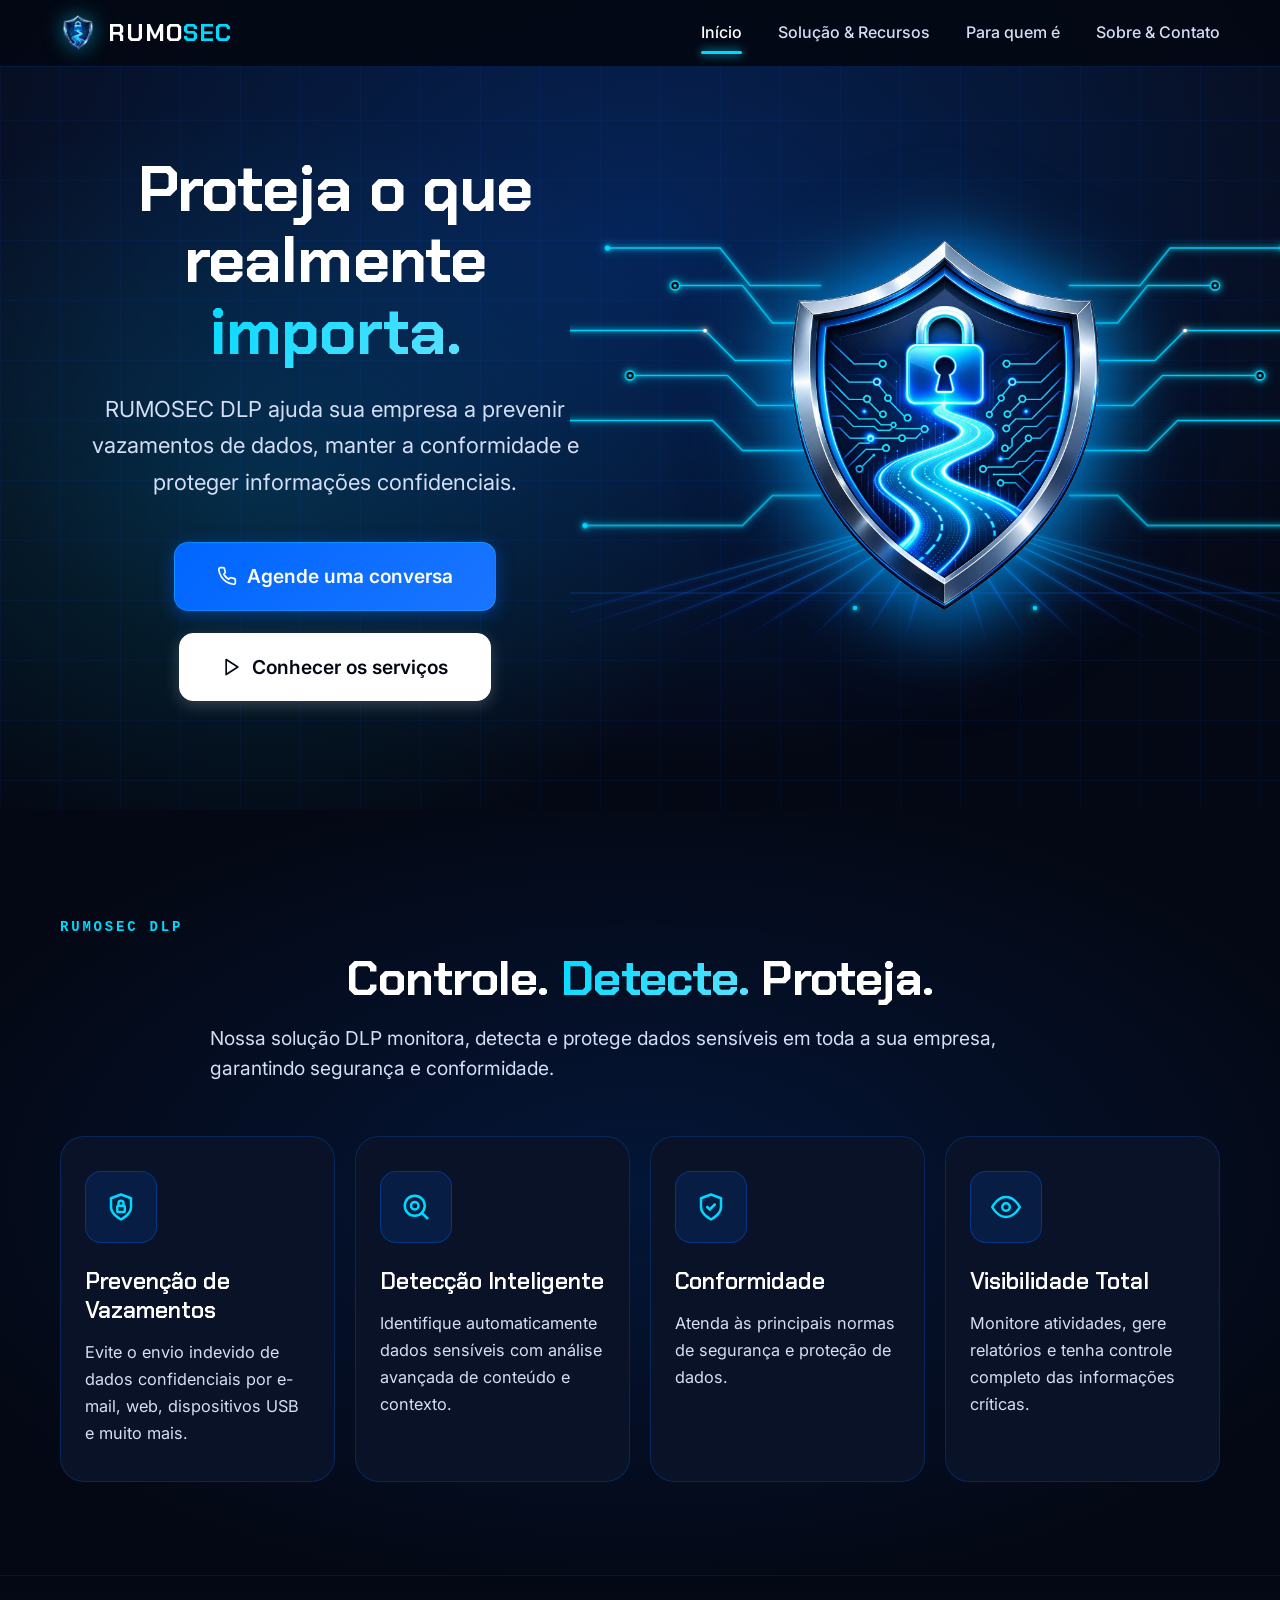
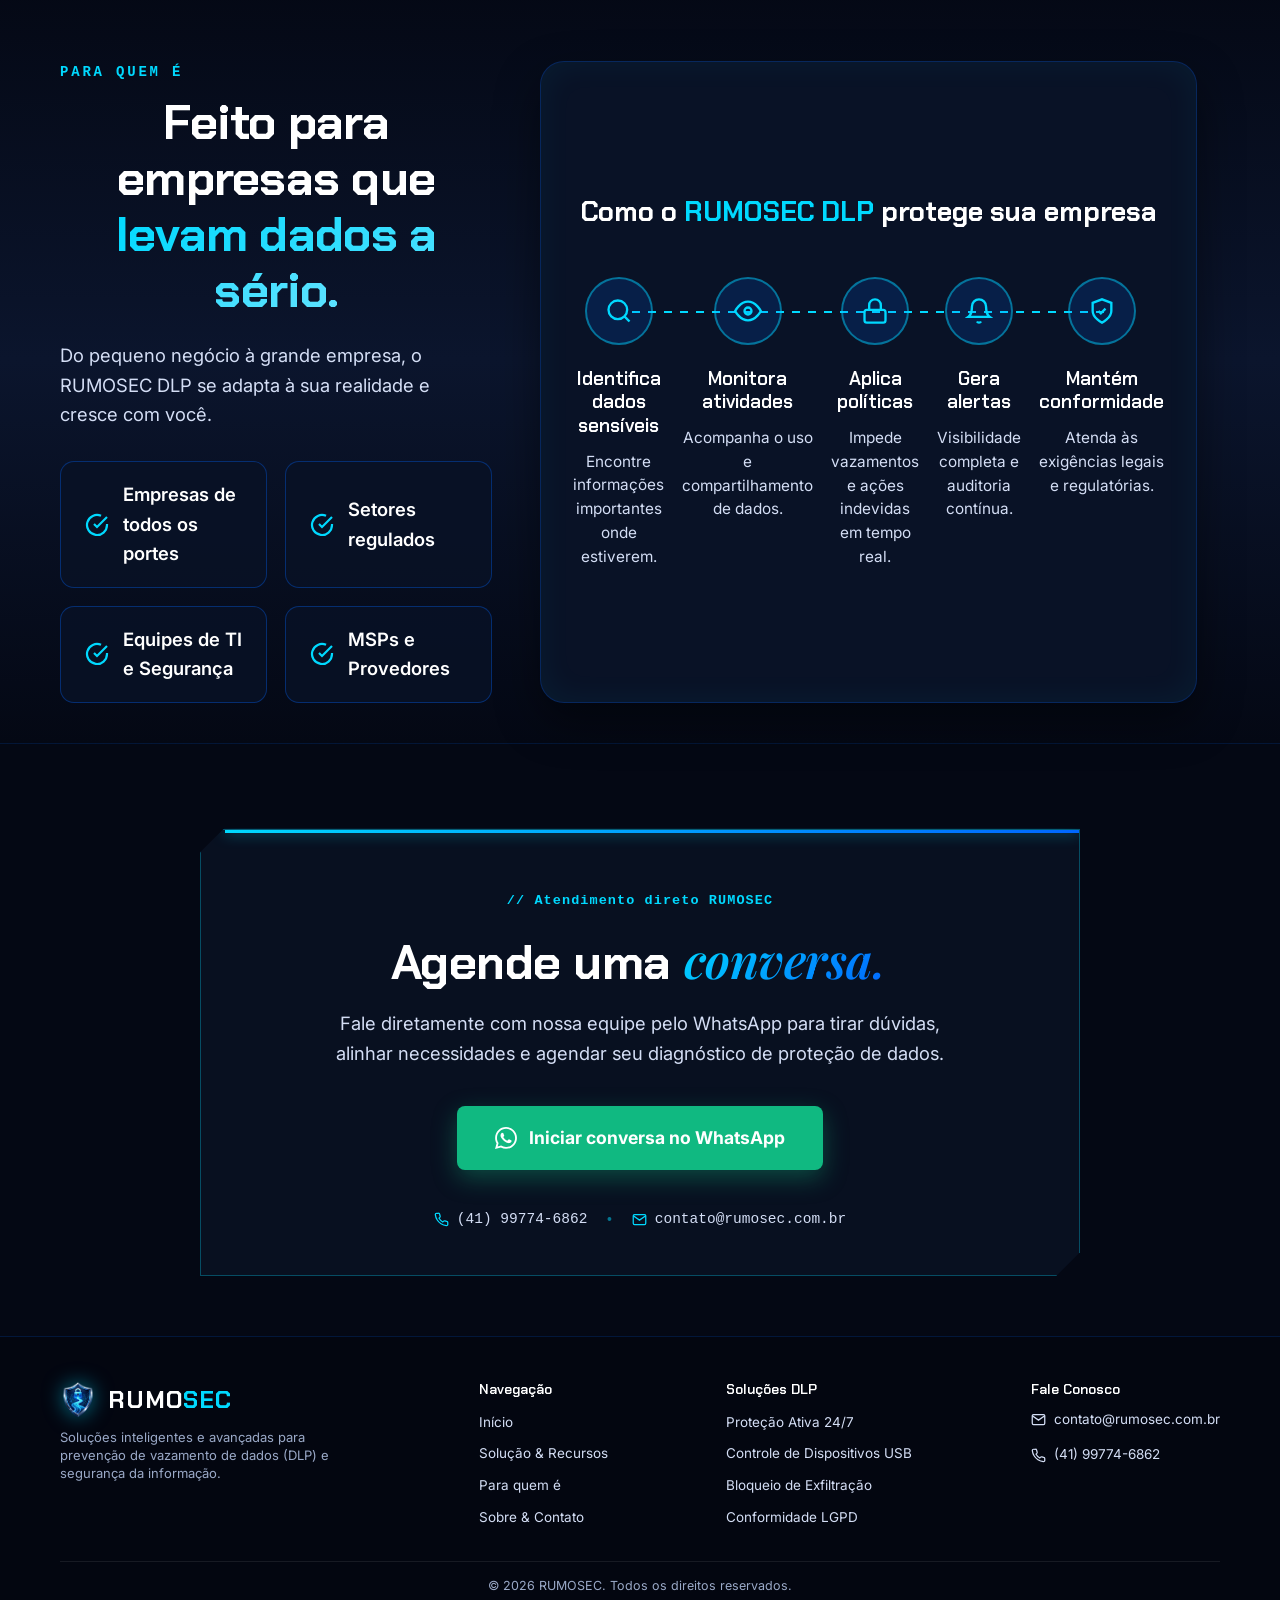
==== commit fb85f55e: "atualizacao do site" ====
--- a/index.html
+++ b/index.html
@@ -47,7 +47,7 @@
         <div class="hero-grid-bg" aria-hidden="true"></div>
         <div class="wrap hero-layout">
             <div class="hero-content">
-                <h1>Proteja o que<br>realmente <span class="highlight">importa.</span></h1>
+                <h1>Proteja o que<br>realmente<br><span class="highlight">importa.</span></h1>
                 <p class="subtitle">RUMOSEC DLP ajuda sua empresa a prevenir vazamentos de dados, manter a conformidade
                     e proteger informações confidenciais.</p>
                 <div class="hero-actions">
@@ -209,7 +209,7 @@
             <div class="section-header">
                 <span class="tag">RUMOSEC DLP</span>
                 <h2>Controle. <span class="highlight">Detecte.</span> Proteja.</h2>
-                <p>Nossa solução DLP monitora, detecta e protege dados sensíveis em toda a sua empresa, garantindo
+                <p>Nossa solução DLP monitora, detecta e protege dados sensíveis em toda a sua empresa,<br>garantindo
                     segurança e conformidade.</p>
             </div>
 
--- a/styles.css
+++ b/styles.css
@@ -229,6 +229,22 @@
     transform: translateY(-2px);
 }
 
+.btn-ghost {
+    background: #ffffff;
+    color: #040814;
+    border: 1px solid #ffffff;
+    font-weight: 600;
+    box-shadow: 0 4px 16px rgba(255, 255, 255, 0.2);
+}
+
+.btn-ghost:hover {
+    background: rgba(255, 255, 255, 0.9);
+    color: #0066ff;
+    border-color: #ffffff;
+    transform: translateY(-2px);
+    box-shadow: 0 6px 22px rgba(0, 217, 255, 0.4);
+}
+
 /* Hamburger button */
 .hamburger {
     display: none;
@@ -312,23 +328,33 @@
 .hero-layout {
     display: grid;
     grid-template-columns: 1fr 1fr;
-    gap: 48px;
+    gap: 60px;
     align-items: center;
     position: relative;
     z-index: 2;
     width: 100%;
 }
 
-.hero-content h1,
+.hero-content h1 {
+    font-size: clamp(3.2rem, 5.0vw, 4.6rem);
+    font-weight: 800;
+    margin-bottom: 22px;
+    letter-spacing: -0.015em;
+    line-height: 1.12;
+    text-align: center;
+    max-width: 100%;
+}
+
 .section-header h2,
 .target-info h2,
 .direct-contact-title {
-    font-size: clamp(3.6rem, 5.6vw, 5.2rem);
+    font-size: clamp(2.8rem, 4.2vw, 4.0rem);
     font-weight: 800;
-    margin-bottom: 24px;
+    margin-bottom: 22px;
     letter-spacing: -0.015em;
-    line-height: 1.1;
+    line-height: 1.15;
     text-align: center;
+    max-width: 100%;
 }
 
 .highlight, .accent {
@@ -344,14 +370,19 @@
 
 .hero-content {
     text-align: center;
+    max-width: 680px;
+    position: relative;
+    z-index: 5;
+    margin: 0 auto;
 }
 
 .hero-content .subtitle {
-    font-size: 1.3rem;
+    font-size: 1.38rem;
     color: var(--metal-light);
-    max-width: 650px;
-    margin-bottom: 38px;
-    line-height: 1.6;
+    max-width: 640px;
+    margin-top: 22px;
+    margin-bottom: 42px;
+    line-height: 1.65;
     text-align: center;
     margin-left: auto;
     margin-right: auto;
@@ -361,14 +392,15 @@
     display: flex;
     align-items: center;
     justify-content: center;
-    gap: 20px;
+    gap: 22px;
     flex-wrap: wrap;
+    margin-top: 8px;
 }
 
 .hero-actions .btn {
-    padding: 16px 34px;
-    font-size: 1.1rem;
-    border-radius: var(--radius);
+    padding: 18px 42px;
+    font-size: 1.2rem;
+    border-radius: 14px;
 }
 
 /* Hero Shield Visual Container */
@@ -423,23 +455,28 @@
 }
 
 .section-header h2 {
-    font-size: clamp(3.0rem, 4.8vw, 4.4rem);
-    font-weight: 700;
+    font-size: clamp(2.6rem, 3.8vw, 3.6rem);
+    font-weight: 800;
     margin-bottom: 16px;
-    line-height: 1.12;
+    line-height: 1.15;
 }
 
 .section-header p {
     color: var(--metal-light);
     font-size: 1.2rem;
     line-height: 1.6;
-    max-width: 760px;
+    max-width: 860px;
     margin: 0 auto;
 }
 
 /* ============ TELA 2: RECURSOS (#recursos) ============ */
 .features-section {
     background: radial-gradient(ellipse 1100px 600px at 50% 50%, rgba(0, 102, 255, 0.15), transparent 70%);
+}
+
+.features-section .section-header {
+    transform: translateY(-32px);
+    margin-bottom: 20px;
 }
 
 .cards-4grid {
@@ -512,8 +549,14 @@
     display: grid;
     grid-template-columns: 0.95fr 1.05fr;
     gap: 48px;
-    align-items: center;
+    align-items: stretch;
     width: 100%;
+}
+
+.target-info {
+    display: flex;
+    flex-direction: column;
+    justify-content: center;
 }
 
 .target-info .tag {
@@ -527,8 +570,8 @@
 }
 
 .target-info h2 {
-    font-size: clamp(2.6rem, 4vw, 3.6rem);
-    font-weight: 700;
+    font-size: clamp(2.6rem, 3.8vw, 3.6rem);
+    font-weight: 800;
     margin-bottom: 22px;
     line-height: 1.15;
 }
@@ -543,25 +586,33 @@
 .badge-list {
     display: grid;
     grid-template-columns: 1fr 1fr;
+    gap: 18px;
+}
+
+.badge-item {
+    display: flex;
+    align-items: center;
     gap: 14px;
-}
-
-.badge-item {
-    display: flex;
-    align-items: center;
-    gap: 12px;
-    padding: 12px 18px;
+    padding: 18px 24px;
     background: rgba(9, 18, 38, 0.85);
-    border: 1px solid rgba(0, 102, 255, 0.3);
-    border-radius: var(--radius);
-    font-size: 14px;
-    font-weight: 500;
+    border: 1px solid rgba(0, 102, 255, 0.35);
+    border-radius: 14px;
+    font-size: 1.15rem;
+    font-weight: 600;
     color: var(--white);
+    transition: border-color 0.25s ease, background-color 0.25s ease;
+}
+
+.badge-item:hover {
+    border-color: var(--cyan);
+    background: rgba(0, 102, 255, 0.15);
 }
 
 .badge-item svg {
     color: var(--cyan);
     flex-shrink: 0;
+    width: 24px;
+    height: 24px;
 }
 
 /* 5 Steps Process */
@@ -569,14 +620,21 @@
     background: var(--bg-card);
     border: 1px solid var(--border-color);
     border-radius: var(--radius-lg);
-    padding: 36px 28px;
-    box-shadow: var(--shadow-card);
+    padding: 40px 32px;
+    height: 100%;
+    min-height: auto;
+    box-shadow: 0 18px 45px rgba(0, 0, 0, 0.45), inset 0 0 35px rgba(0, 217, 255, 0.06);
+    display: flex;
+    flex-direction: column;
+    justify-content: center;
+    box-sizing: border-box;
 }
 
 .flow-title {
-    font-size: 1.35rem;
+    font-size: 1.7rem;
+    font-weight: 700;
     text-align: center;
-    margin-bottom: 32px;
+    margin-bottom: 48px;
 }
 
 .flow-title span {
@@ -586,7 +644,7 @@
 .flow-steps {
     display: grid;
     grid-template-columns: repeat(5, 1fr);
-    gap: 14px;
+    gap: 18px;
     position: relative;
 }
 
@@ -597,43 +655,49 @@
 }
 
 .flow-icon {
-    width: 48px;
-    height: 48px;
+    width: 68px;
+    height: 68px;
     border-radius: 50%;
     background: rgba(0, 102, 255, 0.16);
-    border: 1.5px solid rgba(0, 217, 255, 0.4);
+    border: 2px solid rgba(0, 217, 255, 0.45);
     display: flex;
     align-items: center;
     justify-content: center;
-    margin: 0 auto 16px;
-    color: var(--cyan);
-    transition: transform 0.25s ease, background-color 0.25s ease;
+    margin: 0 auto 22px;
+    color: var(--cyan);
+    transition: transform 0.25s ease, background-color 0.25s ease, border-color 0.25s ease;
+}
+
+.flow-icon svg {
+    width: 28px;
+    height: 28px;
 }
 
 .flow-step:hover .flow-icon {
     background: var(--blue-primary);
+    border-color: var(--cyan);
     color: var(--white);
-    transform: scale(1.1);
+    transform: scale(1.12);
 }
 
 .flow-step h4 {
-    font-size: 15px;
+    font-size: 1.18rem;
     font-weight: 600;
-    margin-bottom: 8px;
+    margin-bottom: 12px;
     color: var(--white);
 }
 
 .flow-step p {
-    font-size: 13.5px;
+    font-size: 0.96rem;
     color: var(--metal-light);
-    line-height: 1.45;
+    line-height: 1.55;
 }
 
 /* Connecting Line */
 .flow-steps::before {
     content: "";
     position: absolute;
-    top: 31px;
+    top: 34px;
     left: 10%;
     right: 10%;
     height: 2px;
@@ -689,8 +753,8 @@
 }
 
 .direct-contact-title {
-    font-size: clamp(2.6rem, 4vw, 3.6rem);
-    font-weight: 700;
+    font-size: clamp(2.6rem, 3.8vw, 3.6rem);
+    font-weight: 800;
     color: #ffffff;
     margin-bottom: 18px;
     line-height: 1.15;
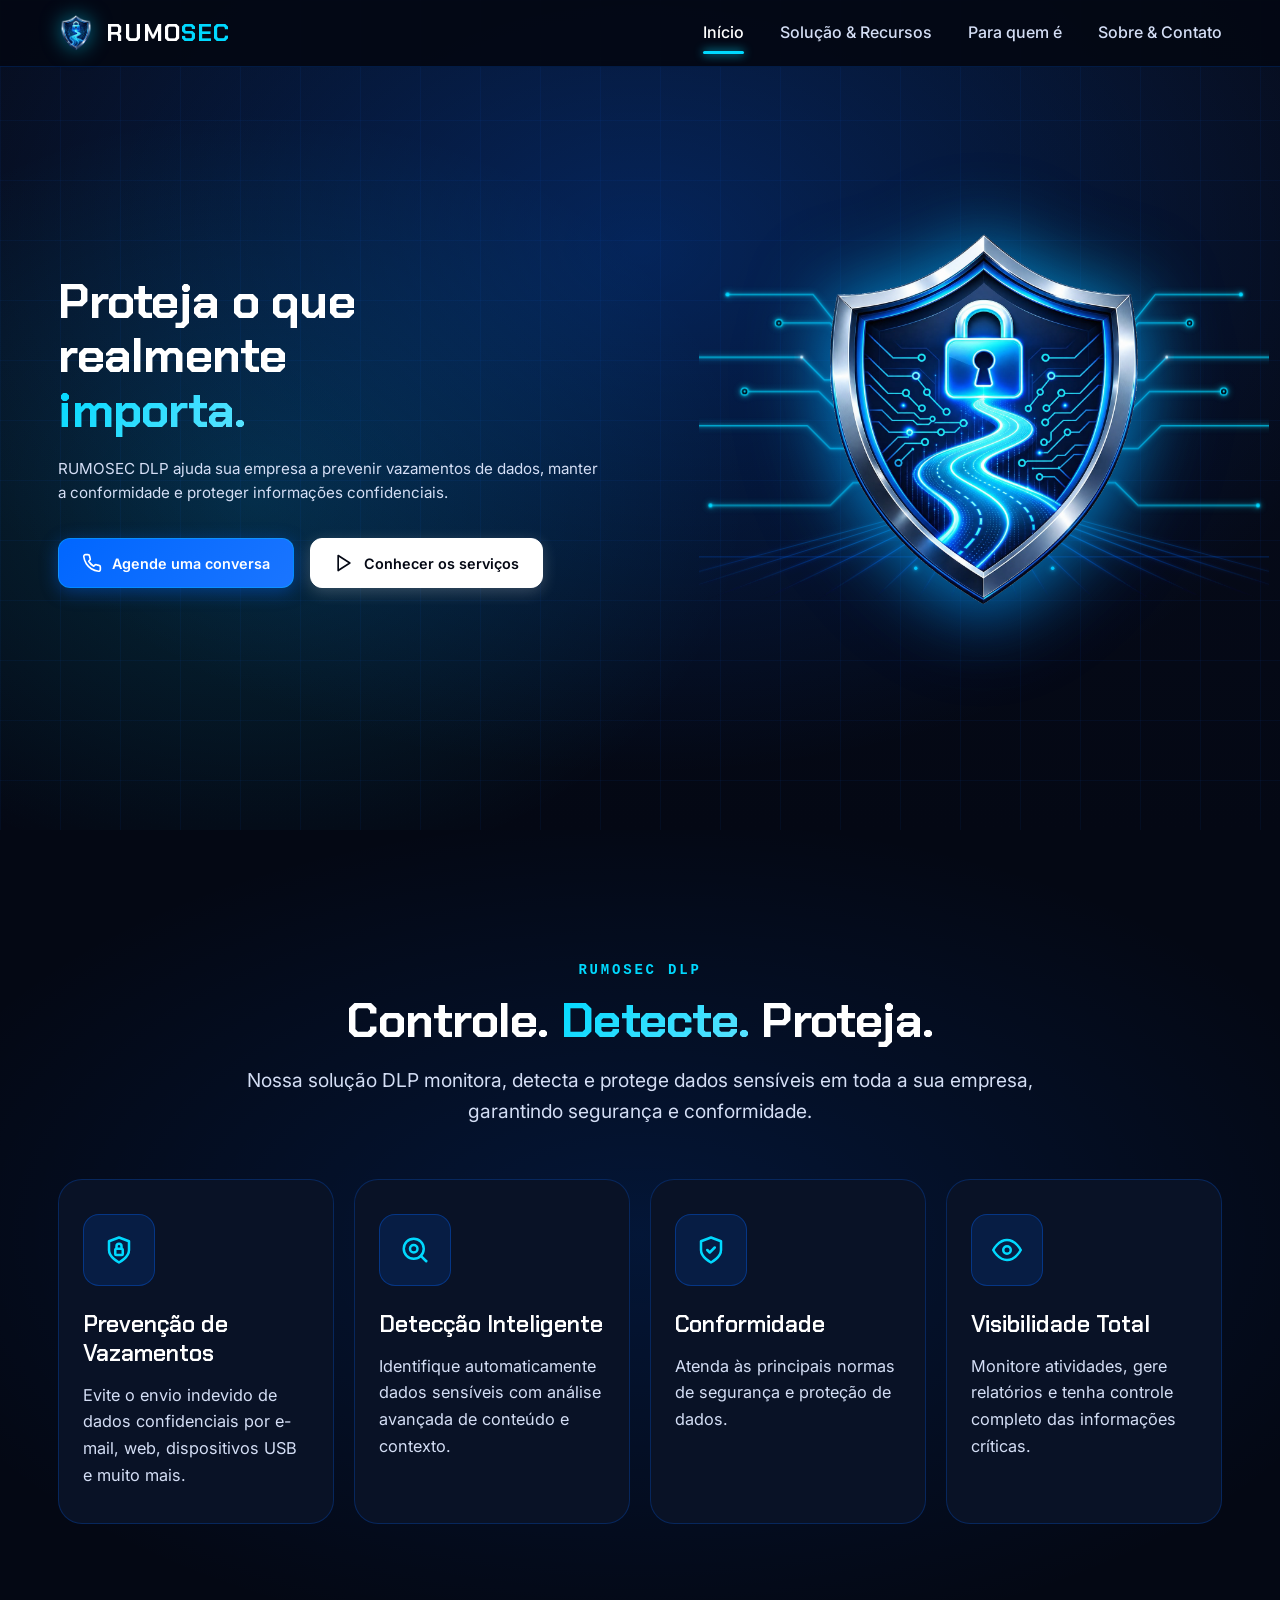
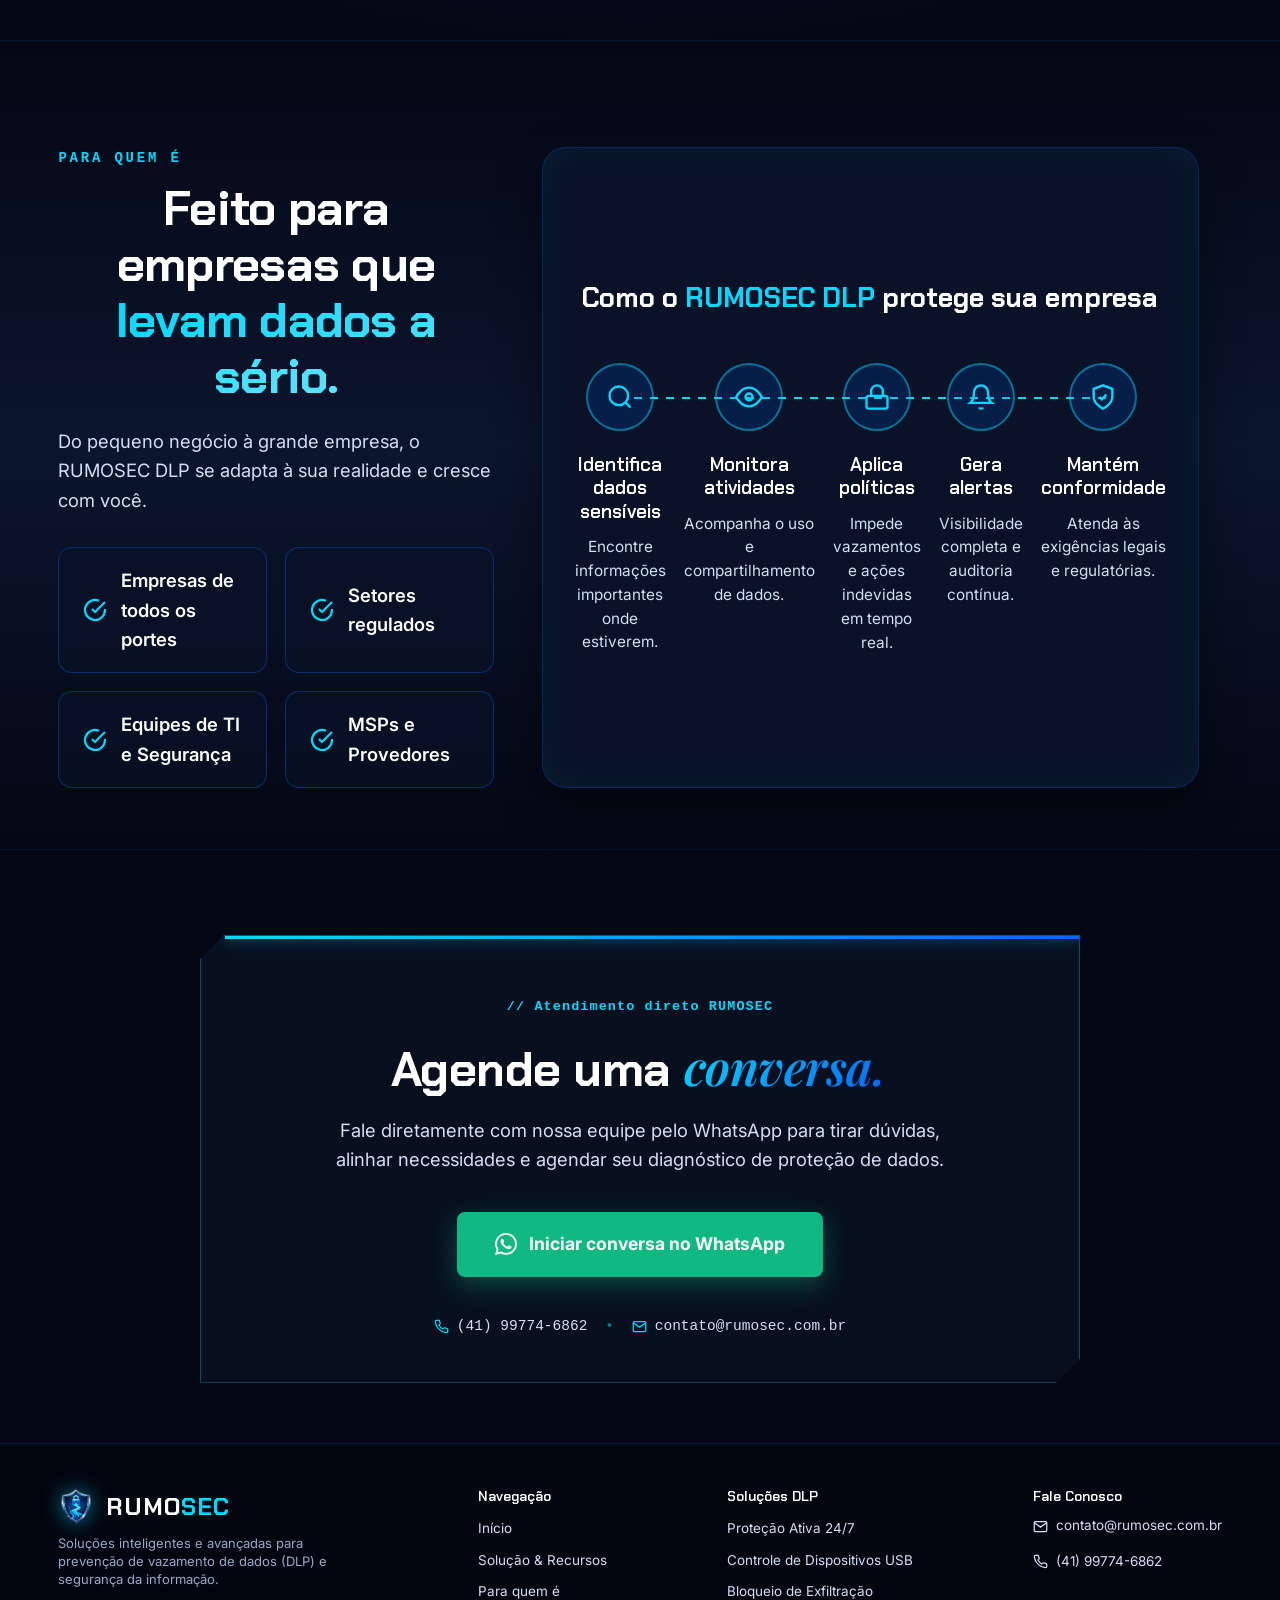
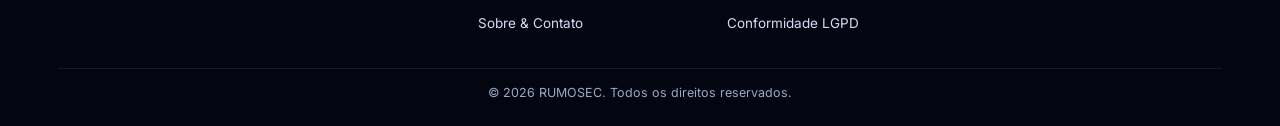
==== commit ec502826: "atualizacao do site" ====
--- a/index.html
+++ b/index.html
@@ -5,6 +5,7 @@
     <meta charset="UTF-8">
     <meta name="viewport" content="width=device-width, initial-scale=1.0">
     <title>RUMOSEC | Proteção de Dados DLP</title>
+    <link rel="icon" type="image/png" href="shield_metallic.png">
     <meta name="description"
         content="RUMOSEC DLP ajuda sua empresa a prevenir vazamentos de dados, manter a conformidade e proteger informações confidenciais.">
     <meta name="theme-color" content="#040814">
--- a/styles.css
+++ b/styles.css
@@ -5,39 +5,45 @@
     --bg-panel-2: #0b152d;
     --bg-card: #091226;
     --bg-card-hover: #0e1b38;
-    
+
     --blue-primary: #0066ff;
     --blue-hover: #1a75ff;
     --cyan: #00d9ff;
     --cyan-soft: #5de2ff;
     --blue-glow: rgba(0, 102, 255, 0.25);
-    
+
     --metal: #9aa9c7;
     --metal-light: #d4def5;
     --white: #ffffff;
     --border-color: rgba(0, 102, 255, 0.25);
     --border-color-hover: rgba(0, 217, 255, 0.5);
-    
+
     --radius-lg: 24px;
     --radius: 16px;
     --radius-sm: 10px;
     --maxw: 1360px;
-    
+
     --font-display: 'Chakra Petch', sans-serif;
     --font-body: 'Inter', sans-serif;
-    
+
     --shadow-card: 0 15px 35px rgba(0, 0, 0, 0.4);
     --shadow-glow: 0 0 35px rgba(0, 102, 255, 0.3);
     --ease-out: cubic-bezier(0.16, 1, 0.3, 1);
 }
 
-*, *::before, *::after {
+*,
+*::before,
+*::after {
     box-sizing: border-box;
+    margin: 0;
+    padding: 0;
 }
 
 html {
     scroll-behavior: smooth;
-    font-size: 16px;
+    font-size: 16px; /* Trava a unidade rem fixa se o scaling factor do SO/navegador estiver distorcendo */
+    -webkit-text-size-adjust: 100%;
+    text-size-adjust: 100%;
 }
 
 body {
@@ -48,10 +54,12 @@
     line-height: 1.6;
     -webkit-font-smoothing: antialiased;
     overflow-x: hidden;
-}
-
-img {
+    width: 100%;
+}
+
+img, svg {
     max-width: 100%;
+    height: auto;
     display: block;
 }
 
@@ -60,7 +68,10 @@
     text-decoration: none;
 }
 
-h1, h2, h3, h4 {
+h1,
+h2,
+h3,
+h4 {
     font-family: var(--font-display);
     margin: 0;
     line-height: 1.25;
@@ -70,7 +81,8 @@
     margin: 0;
 }
 
-ul, ol {
+ul,
+ol {
     margin: 0;
     padding: 0;
     list-style: none;
@@ -83,10 +95,10 @@
 }
 
 .wrap {
-    max-width: min(92vw, 1500px);
+    width: 100%;
+    max-width: 1440px;
     margin: 0 auto;
-    padding: 0 40px;
-    width: 100%;
+    padding: 0 clamp(16px, 3vw, 40px);
 }
 
 /* ============ HEADER ============ */
@@ -291,7 +303,7 @@
 
 /* ============ SECTIONS (1 TELA COMPLETA POR SEÇÃO) ============ */
 .screen-section {
-    min-height: 85vh;
+    min-height: 90vh;
     display: flex;
     align-items: center;
     justify-content: center;
@@ -302,23 +314,24 @@
 
 /* ============ TELA 1: HERO (#inicio) ============ */
 .hero {
-    min-height: 90vh;
-    display: flex;
-    align-items: center;
-    padding-top: 85px;
-    padding-bottom: 40px;
+    min-height: calc(100vh - 70px);
+    display: flex;
+    align-items: center;
+    padding-top: clamp(60px, 6vh, 90px);
+    padding-bottom: clamp(20px, 3vh, 40px);
     box-sizing: border-box;
-    background: 
+    background:
         radial-gradient(ellipse 1000px 700px at 50% 30%, rgba(0, 102, 255, 0.28), transparent 75%),
         radial-gradient(ellipse 700px 550px at 20% 60%, rgba(0, 217, 255, 0.15), transparent 70%),
         linear-gradient(180deg, var(--bg-panel) 0%, var(--bg-deep) 100%);
     overflow: hidden;
+    position: relative;
 }
 
 .hero-grid-bg {
     position: absolute;
     inset: 0;
-    background-image: 
+    background-image:
         linear-gradient(rgba(0, 102, 255, 0.06) 1px, transparent 1px),
         linear-gradient(90deg, rgba(0, 102, 255, 0.06) 1px, transparent 1px);
     background-size: 60px 60px;
@@ -327,28 +340,37 @@
 
 .hero-layout {
     display: grid;
-    grid-template-columns: 1fr 1fr;
-    gap: 60px;
+    grid-template-columns: 1.15fr 0.85fr;
+    gap: clamp(24px, 3.5vw, 64px);
     align-items: center;
     position: relative;
     z-index: 2;
     width: 100%;
 }
 
+.hero-content {
+    text-align: left;
+    max-width: 100%;
+    position: relative;
+    z-index: 5;
+    margin: 0;
+}
+
 .hero-content h1 {
-    font-size: clamp(3.2rem, 5.0vw, 4.6rem);
+    /* Mínimo de 32px, escala com a largura da tela, máximo de 60px */
+    font-size: clamp(2.0rem, 3.8vw, 3.8rem);
     font-weight: 800;
-    margin-bottom: 22px;
+    margin-bottom: clamp(14px, 1.5vw, 22px);
     letter-spacing: -0.015em;
     line-height: 1.12;
-    text-align: center;
+    text-align: left;
     max-width: 100%;
 }
 
 .section-header h2,
 .target-info h2,
 .direct-contact-title {
-    font-size: clamp(2.8rem, 4.2vw, 4.0rem);
+    font-size: clamp(2.2rem, 3.5vw, 3.4rem);
     font-weight: 800;
     margin-bottom: 22px;
     letter-spacing: -0.015em;
@@ -357,7 +379,8 @@
     max-width: 100%;
 }
 
-.highlight, .accent {
+.highlight,
+.accent {
     color: var(--cyan);
     background: linear-gradient(135deg, #00d9ff 0%, #5de2ff 100%);
     -webkit-background-clip: text;
@@ -368,39 +391,28 @@
     color: var(--cyan);
 }
 
-.hero-content {
-    text-align: center;
-    max-width: 680px;
-    position: relative;
-    z-index: 5;
-    margin: 0 auto;
-}
-
 .hero-content .subtitle {
-    font-size: 1.38rem;
+    font-size: clamp(0.95rem, 1.15vw, 1.25rem);
     color: var(--metal-light);
-    max-width: 640px;
-    margin-top: 22px;
-    margin-bottom: 42px;
-    line-height: 1.65;
-    text-align: center;
-    margin-left: auto;
-    margin-right: auto;
+    max-width: 540px;
+    margin-top: 0;
+    margin-bottom: clamp(20px, 2.5vw, 36px);
+    line-height: 1.6;
+    text-align: left;
 }
 
 .hero-actions {
     display: flex;
     align-items: center;
-    justify-content: center;
-    gap: 22px;
+    justify-content: flex-start;
+    gap: clamp(12px, 1.2vw, 20px);
     flex-wrap: wrap;
-    margin-top: 8px;
 }
 
 .hero-actions .btn {
-    padding: 18px 42px;
-    font-size: 1.2rem;
-    border-radius: 14px;
+    padding: clamp(12px, 1vw, 16px) clamp(22px, 1.8vw, 36px);
+    font-size: clamp(0.9rem, 1vw, 1.05rem);
+    border-radius: 12px;
 }
 
 /* Hero Shield Visual Container */
@@ -410,12 +422,11 @@
     display: flex;
     justify-content: center;
     align-items: center;
-    min-height: clamp(380px, 30vw, 520px);
 }
 
 .circuit-overlay-bg {
     position: absolute;
-    inset: -60px -100px;
+    inset: -10%;
     pointer-events: none;
     z-index: 1;
 }
@@ -427,14 +438,13 @@
 }
 
 .hero-shield-img {
-    max-width: clamp(380px, 30vw, 520px);
+    max-width: clamp(280px, 30vw, 500px);
     width: 100%;
     height: auto;
     position: relative;
     z-index: 2;
-    filter: drop-shadow(0 0 45px rgba(0, 217, 255, 0.6)) drop-shadow(0 15px 30px rgba(0, 102, 255, 0.5));
-}
-
+    filter: drop-shadow(0 0 40px rgba(0, 217, 255, 0.5)) drop-shadow(0 15px 30px rgba(0, 102, 255, 0.4));
+    transform: translateY(-10px);
 }
 
 /* ============ SECTION HEADERS ============ */
@@ -851,6 +861,7 @@
     .rumosec-bottom-grid {
         grid-template-columns: 1fr;
     }
+
     .direct-contact-card {
         padding: 44px 22px 36px;
     }
@@ -1198,9 +1209,11 @@
     .wrap {
         max-width: 1240px;
     }
+
     .cards-4grid {
         gap: 20px;
     }
+
     .card-feature {
         padding: 34px 24px;
     }
@@ -1208,42 +1221,79 @@
 
 @media (max-width: 1250px) {
     .screen-section {
-        min-height: auto;
-        padding: 70px 0 50px;
-    }
+        min-height: 90vh;
+        padding: 60px 0 35px;
+    }
+
     .hero {
-        padding-top: 110px;
-        padding-bottom: 50px;
-    }
+        padding-top: clamp(55px, 5vh, 70px);
+        padding-bottom: clamp(20px, 3vh, 30px);
+    }
+
+    .hero-content h1 {
+        font-size: clamp(2.4rem, 3.8vw, 3.6rem);
+    }
+
     .contact-screen-section {
         min-height: auto;
         padding-top: 90px;
     }
+
     .cards-4grid {
         grid-template-columns: repeat(2, 1fr);
         gap: 24px;
     }
+
     .target-layout {
         grid-template-columns: 1fr;
         gap: 48px;
     }
+
     .flow-steps {
         grid-template-columns: repeat(3, 1fr);
         gap: 20px;
     }
+
     .flow-steps::before {
         display: none;
     }
 }
 
 @media (max-width: 1100px) {
+    .hero-layout {
+        grid-template-columns: 1fr;
+        text-align: center;
+        gap: 32px;
+    }
+
+    .hero-content {
+        text-align: center;
+        margin: 0 auto;
+    }
+
+    .hero-content h1,
+    .hero-content .subtitle {
+        text-align: center;
+        margin-inline: auto;
+    }
+
+    .hero-actions {
+        justify-content: center;
+    }
+
+    .hero-shield-img {
+        max-width: 320px;
+    }
+
     .flow-steps {
         grid-template-columns: 1fr;
         gap: 20px;
     }
+
     .contact-layout {
         grid-template-columns: 1fr;
     }
+
     .about-pillars-grid {
         grid-template-columns: 1fr;
         gap: 16px;
@@ -1254,63 +1304,120 @@
     .wrap {
         padding: 0 20px;
     }
+
+    .hero {
+        min-height: 100vh !important;
+        min-height: 100dvh !important;
+        padding-top: 85px !important;
+        padding-bottom: 30px !important;
+        box-sizing: border-box !important;
+        display: flex !important;
+        flex-direction: column !important;
+        justify-content: space-between !important;
+    }
+
     .hero-layout {
-        display: flex;
-        flex-direction: column;
-        text-align: center;
-        gap: 24px;
-    }
+        display: flex !important;
+        flex-direction: column !important;
+        align-items: center !important;
+        text-align: center !important;
+        justify-content: space-between !important;
+        flex: 1 !important;
+        width: 100% !important;
+        gap: 0 !important;
+    }
+
     .hero-layout .hero-content {
         order: 1;
         display: flex;
         flex-direction: column;
         align-items: center;
-    }
+        max-width: 100%;
+        margin: 0 auto;
+        text-align: center;
+    }
+
+    .hero-content h1 {
+        font-size: clamp(2.55rem, 8.2vw, 3.0rem) !important;
+        font-weight: 800 !important;
+        line-height: 1.12 !important;
+        margin-top: 5px !important;
+        margin-bottom: 14px !important;
+        text-align: center !important;
+        max-width: 100% !important;
+    }
+
     .hero-layout .hero-content .subtitle {
-        margin: 0 auto 16px;
-    }
+        font-size: 1.15rem !important;
+        line-height: 1.55 !important;
+        max-width: 355px !important;
+        margin: 10px auto 20px !important;
+        text-align: center !important;
+    }
+
+    .hero-layout .hero-actions {
+        order: 2;
+        margin-top: 10px !important;
+        margin-bottom: 20px !important;
+    }
+
     .hero-layout .hero-visual-container {
-        order: 2;
-        min-height: 260px;
-    }
+        order: 3;
+        min-height: 260px !important;
+        margin-top: auto !important;
+        margin-bottom: 0 !important;
+    }
+
     .hero-shield-img {
-        max-width: 280px;
-    }
+        max-width: 275px !important;
+    }
+
     .circuit-overlay-bg {
         inset: -20px -30px;
     }
-    .hero-layout .hero-actions {
-        order: 3;
-        margin-top: 10px;
-    }
-    .hero-content h1,
+
     .section-header h2,
     .target-info h2,
     .direct-contact-title {
-        font-size: clamp(2.4rem, 8vw, 3.4rem);
+        font-size: 1.8rem !important;
+        font-weight: 800 !important;
         line-height: 1.15;
         text-align: center;
     }
+
     .hero-actions {
         justify-content: center;
         flex-direction: column;
         width: 100%;
-        gap: 14px;
-    }
+        gap: 10px;
+    }
+
     .hero-actions .btn {
         width: 100%;
-        max-width: 340px;
+        max-width: 270px !important;
+        padding: 11px 20px !important;
+        font-size: 0.92rem !important;
+        border-radius: 10px !important;
         justify-content: center;
     }
+
+    .hero-actions .btn-ghost {
+        background: rgba(9, 18, 38, 0.75) !important;
+        color: #ffffff !important;
+        border: 1px solid rgba(0, 102, 255, 0.4) !important;
+    }
+
     .brand {
         z-index: 1000;
         position: relative;
     }
+
     .hamburger {
         display: flex;
         z-index: 1000;
         position: relative;
     }
+
     .nav-links {
         display: none;
         position: fixed;
@@ -1328,6 +1435,7 @@
         padding: 90px 24px 40px;
         box-sizing: border-box;
     }
+
     .nav-links a {
         font-size: 1.35rem;
         font-weight: 600;
@@ -1337,46 +1445,63 @@
         transition: color 0.2s ease, background-color 0.2s ease;
         text-align: center;
     }
+
     .nav-links a:hover,
     .nav-links a.active {
         color: var(--cyan);
         background: rgba(0, 217, 255, 0.1);
     }
+
     .nav-links.open {
         display: flex;
     }
+
     .nav-mobile-cta {
         display: inline-flex !important;
     }
+
     .header-actions {
         display: none;
     }
+
     .cards-4grid {
         grid-template-columns: 1fr;
         gap: 14px;
     }
+
     .card-feature {
-        padding: 20px 18px;
+        padding: 24px 20px;
         border-radius: 14px;
-    }
+        min-height: auto !important;
+        height: auto !important;
+    }
+
     .card-feature .icon-box {
         width: 44px;
         height: 44px;
         margin-bottom: 12px;
         border-radius: 10px;
     }
+
     .card-feature .icon-box svg {
         width: 22px;
         height: 22px;
     }
+
     .card-feature h3 {
         font-size: 1.15rem;
         margin-bottom: 8px;
     }
+
     .card-feature p {
         font-size: 0.9rem;
         line-height: 1.5;
     }
+
+    .section-header p br {
+        display: none;
+    }
+
     .features-stats-strip {
         display: grid;
         grid-template-columns: 1fr 1fr;
@@ -1384,23 +1509,81 @@
         padding: 20px 16px;
         margin-top: 24px;
     }
+
     .stat-divider {
         display: none;
     }
+
     .stat-number {
         font-size: 1.45rem;
     }
+
     .stat-label {
         font-size: 0.8rem;
     }
+
+    .target-layout {
+        grid-template-columns: 1fr;
+        gap: 32px;
+    }
+
     .target-info {
         text-align: center;
     }
+
     .target-info .desc {
         font-size: 1.05rem;
         margin-bottom: 28px;
         line-height: 1.55;
     }
+
+    .badge-list {
+        grid-template-columns: 1fr 1fr;
+        gap: 10px;
+    }
+
+    .badge-item {
+        padding: 12px 14px;
+        font-size: 0.92rem;
+        border-radius: 10px;
+    }
+
+    .badge-item svg {
+        width: 18px;
+        height: 18px;
+    }
+
+    .flow-container {
+        padding: 28px 20px;
+        height: auto;
+        min-height: auto;
+    }
+
+    .flow-title {
+        font-size: 1.3rem;
+        margin-bottom: 28px;
+    }
+
+    .flow-icon {
+        width: 52px;
+        height: 52px;
+        margin-bottom: 14px;
+    }
+
+    .flow-icon svg {
+        width: 22px;
+        height: 22px;
+    }
+
+    .flow-step h4 {
+        font-size: 1.05rem;
+        margin-bottom: 6px;
+    }
+
+    .flow-step p {
+        font-size: 0.88rem;
+    }
+
     .contact-screen-section {
         min-height: auto;
         overflow: visible;
@@ -1484,27 +1667,30 @@
         padding-top: 14px;
         font-size: 12px;
     }
-    .hero-shield-img {
-        max-width: 280px;
-    }
+
     .circuit-overlay-bg {
         inset: -20px -30px;
     }
+
     .direct-contact-card {
         padding: 36px 20px 32px;
     }
+
     .direct-contact-title {
         font-size: 2.2rem;
     }
+
     .btn-whatsapp-direct {
         width: 100%;
         padding: 16px 20px;
         font-size: 1rem;
     }
+
     .contact-info-strip {
         flex-direction: column;
         gap: 10px;
     }
+
     .strip-dot {
         display: none;
     }
@@ -1512,15 +1698,34 @@
 
 @media (max-width: 480px) {
     .hero {
-        padding-top: 130px;
-        padding-bottom: 60px;
-    }
+        min-height: auto !important;
+        height: auto !important;
+        padding-top: 90px !important;
+        padding-bottom: 65px !important;
+    }
+
+    .hero-content h1 {
+        font-size: 2.5rem !important;
+        font-weight: 800 !important;
+        line-height: 1.12 !important;
+        margin-top: 10px !important;
+        margin-bottom: 16px !important;
+    }
+
+    .hero-layout .hero-content .subtitle {
+        font-size: 1.02rem !important;
+        max-width: 320px !important;
+        margin: 10px auto 20px !important;
+    }
+
     .hero-shield-img {
-        max-width: 230px;
-    }
+        max-width: 220px !important;
+    }
+
     .hero-visual-container {
-        min-height: 320px;
-    }
+        min-height: 210px !important;
+    }
+
     .modal {
         padding: 28px 20px;
     }
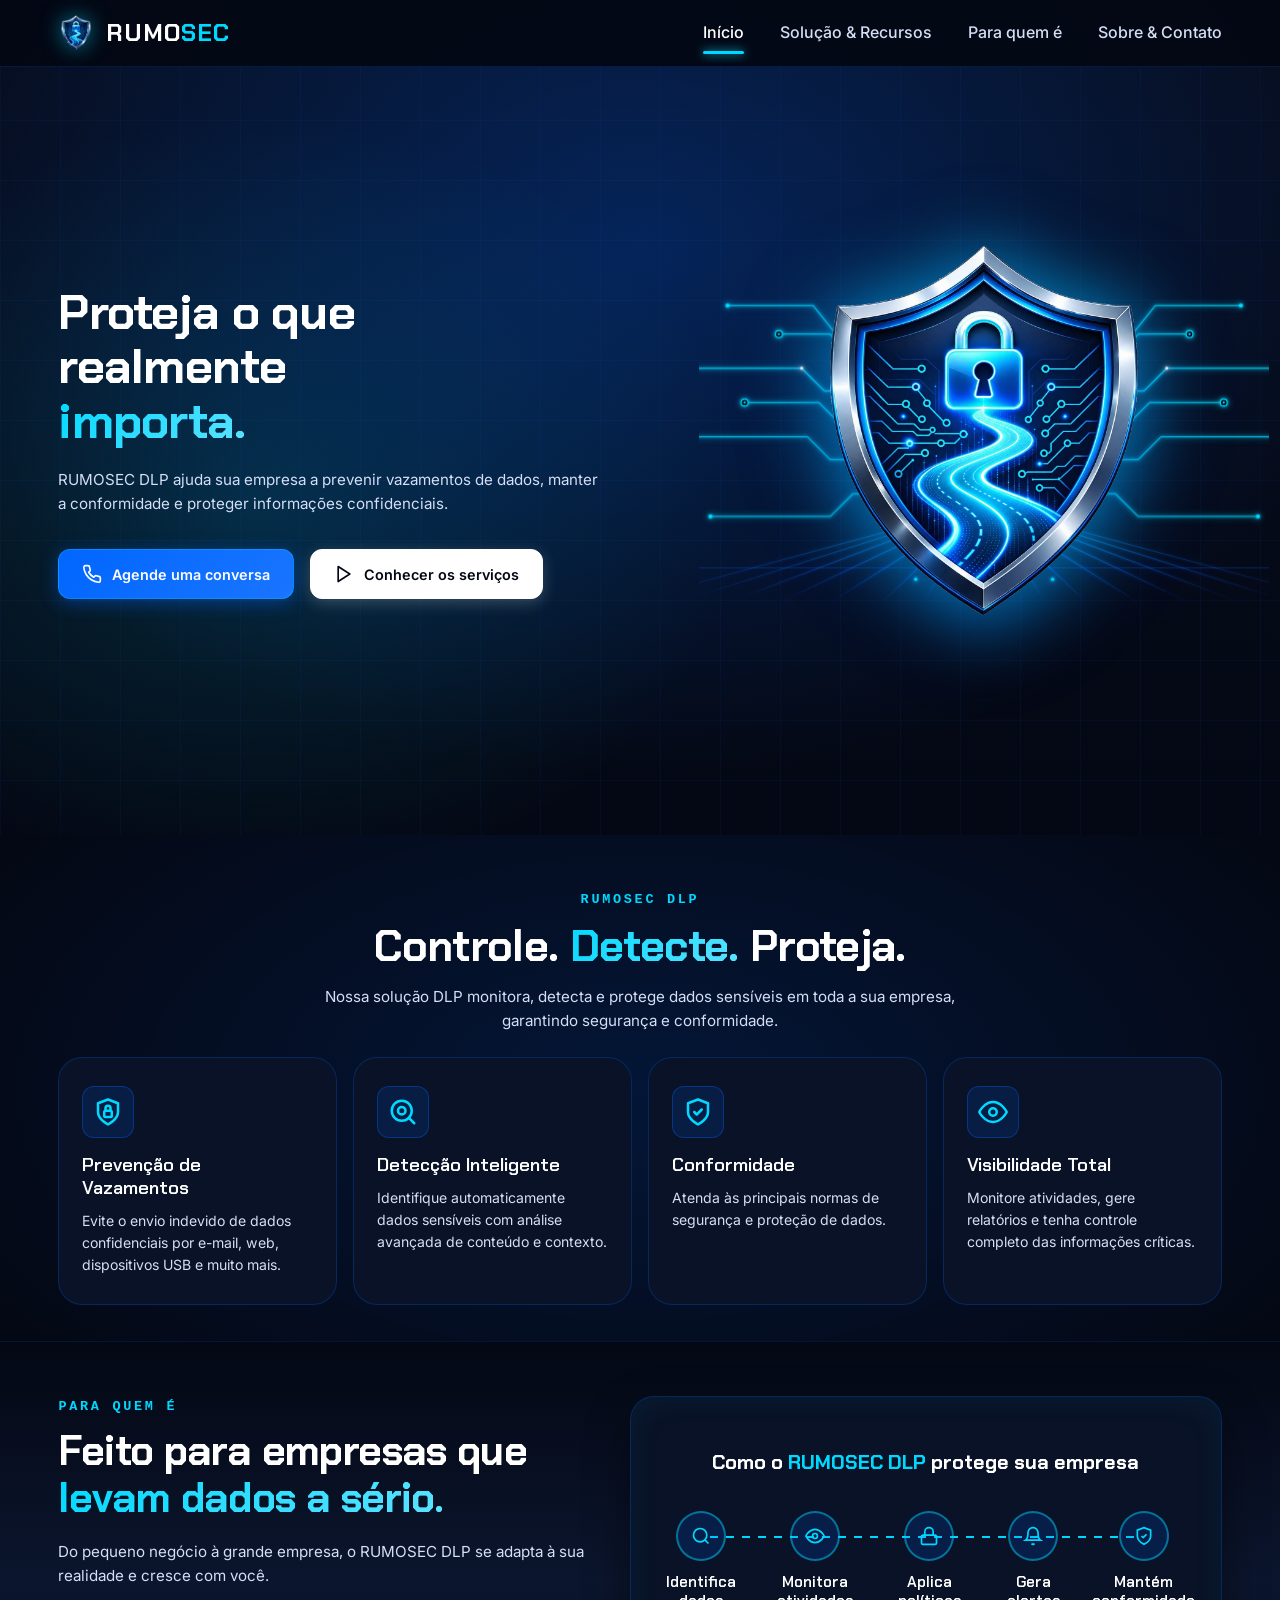
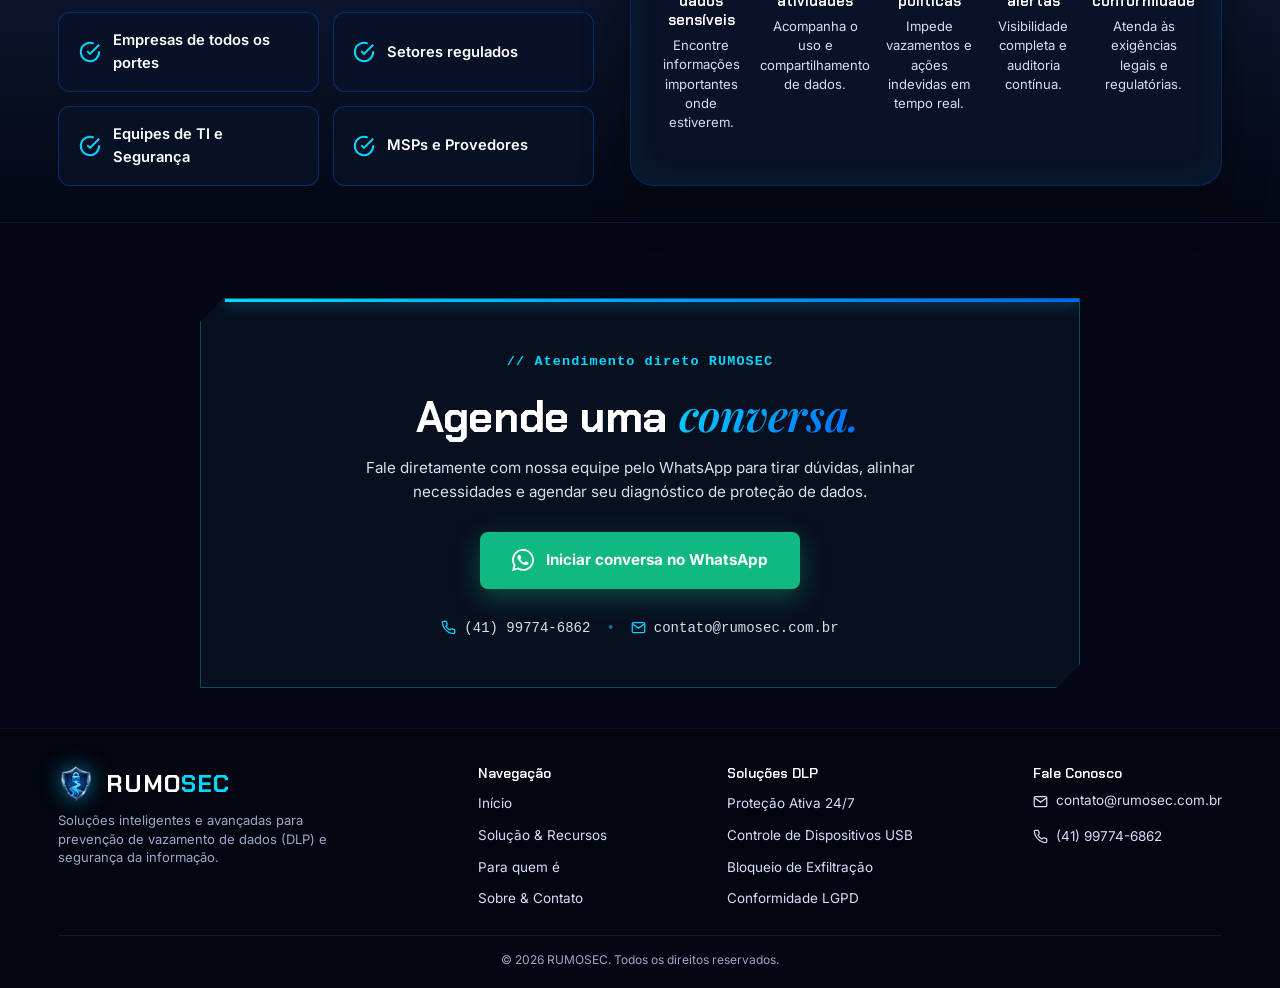
==== commit adc20263: "atualizacao do site" ====
--- a/index.html
+++ b/index.html
@@ -497,41 +497,6 @@
         </footer>
     </div>
 
-    <!-- ============ MODAL DE AGENDAMENTO ============ -->
-    <div class="modal-overlay" id="modalOverlay">
-        <div class="modal" role="dialog" aria-modal="true">
-            <button class="modal-close" id="modalCloseBtn" type="button" aria-label="Fechar">✕</button>
-
-            <div id="modalFormWrap">
-                <h3 style="font-size:1.5rem; margin-bottom:8px;">Tenho Interesse no RUMOSEC DLP</h3>
-                <p style="color:var(--metal-light); font-size:14px; margin-bottom:20px;">Preencha seus dados para
-                    receber uma demonstração exclusiva.</p>
-
-                <form id="scheduleForm">
-                    <div class="field">
-                        <label for="fNome">Nome completo</label>
-                        <input type="text" id="fNome" placeholder="Seu nome" required>
-                    </div>
-                    <div class="field">
-                        <label for="fEmail">E-mail corporativo</label>
-                        <input type="email" id="fEmail" placeholder="voce@empresa.com" required>
-                    </div>
-                    <div class="field">
-                        <label for="fEmpresa">Empresa</label>
-                        <input type="text" id="fEmpresa" placeholder="Nome da sua empresa" required>
-                    </div>
-                    <button class="btn btn-primary" style="width:100%; margin-top:12px;" type="submit">Enviar
-                        solicitação</button>
-                </form>
-            </div>
-
-            <div id="modalSuccess" style="display:none; text-align:center; padding:20px 0;">
-                <h4 style="font-size:1.3rem; color:var(--cyan); margin-bottom:10px;">Solicitação enviada com sucesso!
-                </h4>
-                <p style="color:var(--metal-light); font-size:14.5px;">Nossa equipe entrará em contato em breve.</p>
-            </div>
-        </div>
-    </div>
 
     <script src="script.js"></script>
 </body>
--- a/styles.css
+++ b/styles.css
@@ -41,7 +41,7 @@
 
 html {
     scroll-behavior: smooth;
-    font-size: 16px; /* Trava a unidade rem fixa se o scaling factor do SO/navegador estiver distorcendo */
+    font-size: 16px;
     -webkit-text-size-adjust: 100%;
     text-size-adjust: 100%;
 }
@@ -57,7 +57,8 @@
     width: 100%;
 }
 
-img, svg {
+img,
+svg {
     max-width: 100%;
     height: auto;
     display: block;
@@ -292,33 +293,33 @@
 
 .tag {
     font-family: monospace, 'Chakra Petch', sans-serif;
-    font-size: 13.5px;
+    font-size: 13px;
     font-weight: 600;
     color: var(--cyan);
     letter-spacing: 0.15em;
     text-transform: uppercase;
-    margin-bottom: 14px;
+    margin-bottom: 10px;
     display: block;
 }
 
-/* ============ SECTIONS (1 TELA COMPLETA POR SEÇÃO) ============ */
+/* ============ SECTIONS RESPONSIVAS ============ */
 .screen-section {
-    min-height: 90vh;
+    min-height: auto;
     display: flex;
     align-items: center;
     justify-content: center;
     position: relative;
-    padding: 85px 0 40px;
+    padding: clamp(50px, 6vh, 80px) 0 clamp(30px, 4vh, 50px);
     box-sizing: border-box;
 }
 
 /* ============ TELA 1: HERO (#inicio) ============ */
 .hero {
-    min-height: calc(100vh - 70px);
-    display: flex;
-    align-items: center;
-    padding-top: clamp(60px, 6vh, 90px);
-    padding-bottom: clamp(20px, 3vh, 40px);
+    min-height: calc(100vh - 65px);
+    display: flex;
+    align-items: center;
+    padding-top: 75px;
+    padding-bottom: 25px;
     box-sizing: border-box;
     background:
         radial-gradient(ellipse 1000px 700px at 50% 30%, rgba(0, 102, 255, 0.28), transparent 75%),
@@ -357,7 +358,6 @@
 }
 
 .hero-content h1 {
-    /* Mínimo de 32px, escala com a largura da tela, máximo de 60px */
     font-size: clamp(2.0rem, 3.8vw, 3.8rem);
     font-weight: 800;
     margin-bottom: clamp(14px, 1.5vw, 22px);
@@ -370,9 +370,9 @@
 .section-header h2,
 .target-info h2,
 .direct-contact-title {
-    font-size: clamp(2.2rem, 3.5vw, 3.4rem);
+    font-size: clamp(2.0rem, 3.2vw, 3.2rem);
     font-weight: 800;
-    margin-bottom: 22px;
+    margin-bottom: 16px;
     letter-spacing: -0.015em;
     line-height: 1.15;
     text-align: center;
@@ -396,7 +396,7 @@
     color: var(--metal-light);
     max-width: 540px;
     margin-top: 0;
-    margin-bottom: clamp(20px, 2.5vw, 36px);
+    margin-bottom: clamp(20px, 2.5vw, 34px);
     line-height: 1.6;
     text-align: left;
 }
@@ -438,7 +438,7 @@
 }
 
 .hero-shield-img {
-    max-width: clamp(280px, 30vw, 500px);
+    max-width: clamp(280px, 30vw, 480px);
     width: 100%;
     height: auto;
     position: relative;
@@ -451,29 +451,29 @@
 .section-header {
     text-align: center;
     max-width: 880px;
-    margin: 0 auto 36px;
+    margin: 0 auto 28px;
 }
 
 .section-header .tag {
-    font-size: 14px;
+    font-size: 13.5px;
     font-weight: 700;
     color: var(--cyan);
     letter-spacing: 0.2em;
     text-transform: uppercase;
     display: block;
-    margin-bottom: 12px;
+    margin-bottom: 10px;
 }
 
 .section-header h2 {
-    font-size: clamp(2.6rem, 3.8vw, 3.6rem);
+    font-size: clamp(2.2rem, 3.4vw, 3.2rem);
     font-weight: 800;
-    margin-bottom: 16px;
+    margin-bottom: 14px;
     line-height: 1.15;
 }
 
 .section-header p {
     color: var(--metal-light);
-    font-size: 1.2rem;
+    font-size: clamp(0.95rem, 1.1vw, 1.15rem);
     line-height: 1.6;
     max-width: 860px;
     margin: 0 auto;
@@ -485,22 +485,21 @@
 }
 
 .features-section .section-header {
-    transform: translateY(-32px);
-    margin-bottom: 20px;
+    margin-bottom: 24px;
 }
 
 .cards-4grid {
     display: grid;
     grid-template-columns: repeat(4, 1fr);
-    gap: 24px;
+    gap: 20px;
 }
 
 .card-feature {
     background: var(--bg-card);
     border: 1px solid var(--border-color);
     border-radius: var(--radius-lg);
-    padding: 44px 30px;
-    min-height: 340px;
+    padding: clamp(22px, 2.2vw, 32px) clamp(16px, 1.8vw, 24px);
+    min-height: auto;
     transition: transform 0.25s ease, border-color 0.25s ease, background-color 0.25s ease, box-shadow 0.25s ease;
     position: relative;
     overflow: hidden;
@@ -518,15 +517,15 @@
 }
 
 .card-feature .icon-box {
-    width: 72px;
-    height: 72px;
-    border-radius: 16px;
+    width: 52px;
+    height: 52px;
+    border-radius: 12px;
     background: rgba(0, 102, 255, 0.14);
     border: 1px solid rgba(0, 102, 255, 0.35);
     display: flex;
     align-items: center;
     justify-content: center;
-    margin-bottom: 24px;
+    margin-bottom: 16px;
     color: var(--cyan);
     transition: background-color 0.25s ease, border-color 0.25s ease;
 }
@@ -537,15 +536,15 @@
 }
 
 .card-feature h3 {
-    font-size: 1.45rem;
+    font-size: clamp(1.15rem, 1.3vw, 1.35rem);
     font-weight: 600;
-    margin-bottom: 14px;
+    margin-bottom: 10px;
 }
 
 .card-feature p {
-    font-size: 1.02rem;
+    font-size: clamp(0.88rem, 0.95vw, 0.98rem);
     color: var(--metal-light);
-    line-height: 1.65;
+    line-height: 1.55;
 }
 
 /* ============ TELA 3: PARA QUEM É & 5 STEPS (#para-quem-e) ============ */
@@ -558,7 +557,7 @@
 .target-layout {
     display: grid;
     grid-template-columns: 0.95fr 1.05fr;
-    gap: 48px;
+    gap: 36px;
     align-items: stretch;
     width: 100%;
 }
@@ -570,44 +569,45 @@
 }
 
 .target-info .tag {
-    font-size: 14px;
+    font-size: 13.5px;
     font-weight: 700;
     color: var(--cyan);
     letter-spacing: 0.2em;
     text-transform: uppercase;
-    margin-bottom: 12px;
+    margin-bottom: 10px;
     display: block;
 }
 
 .target-info h2 {
-    font-size: clamp(2.6rem, 3.8vw, 3.6rem);
+    font-size: clamp(2.2rem, 3.2vw, 3.2rem);
     font-weight: 800;
-    margin-bottom: 22px;
+    margin-bottom: 18px;
     line-height: 1.15;
+    text-align: left;
 }
 
 .target-info .desc {
     color: var(--metal-light);
-    font-size: 1.15rem;
-    margin-bottom: 32px;
+    font-size: clamp(0.95rem, 1.1vw, 1.1rem);
+    margin-bottom: 24px;
     line-height: 1.6;
 }
 
 .badge-list {
     display: grid;
     grid-template-columns: 1fr 1fr;
-    gap: 18px;
+    gap: 14px;
 }
 
 .badge-item {
     display: flex;
     align-items: center;
-    gap: 14px;
-    padding: 18px 24px;
+    gap: 12px;
+    padding: clamp(12px, 1.2vw, 16px) clamp(14px, 1.5vw, 20px);
     background: rgba(9, 18, 38, 0.85);
     border: 1px solid rgba(0, 102, 255, 0.35);
-    border-radius: 14px;
-    font-size: 1.15rem;
+    border-radius: 12px;
+    font-size: clamp(0.92rem, 1vw, 1.05rem);
     font-weight: 600;
     color: var(--white);
     transition: border-color 0.25s ease, background-color 0.25s ease;
@@ -621,8 +621,8 @@
 .badge-item svg {
     color: var(--cyan);
     flex-shrink: 0;
-    width: 24px;
-    height: 24px;
+    width: 22px;
+    height: 22px;
 }
 
 /* 5 Steps Process */
@@ -630,8 +630,8 @@
     background: var(--bg-card);
     border: 1px solid var(--border-color);
     border-radius: var(--radius-lg);
-    padding: 40px 32px;
-    height: 100%;
+    padding: clamp(24px, 2.5vw, 32px) clamp(18px, 2vw, 26px);
+    height: auto;
     min-height: auto;
     box-shadow: 0 18px 45px rgba(0, 0, 0, 0.45), inset 0 0 35px rgba(0, 217, 255, 0.06);
     display: flex;
@@ -641,10 +641,10 @@
 }
 
 .flow-title {
-    font-size: 1.7rem;
+    font-size: clamp(1.25rem, 1.5vw, 1.55rem);
     font-weight: 700;
     text-align: center;
-    margin-bottom: 48px;
+    margin-bottom: clamp(24px, 3vw, 36px);
 }
 
 .flow-title span {
@@ -654,7 +654,7 @@
 .flow-steps {
     display: grid;
     grid-template-columns: repeat(5, 1fr);
-    gap: 18px;
+    gap: 14px;
     position: relative;
 }
 
@@ -665,22 +665,22 @@
 }
 
 .flow-icon {
-    width: 68px;
-    height: 68px;
+    width: 50px;
+    height: 50px;
     border-radius: 50%;
     background: rgba(0, 102, 255, 0.16);
     border: 2px solid rgba(0, 217, 255, 0.45);
     display: flex;
     align-items: center;
     justify-content: center;
-    margin: 0 auto 22px;
+    margin: 0 auto 12px;
     color: var(--cyan);
     transition: transform 0.25s ease, background-color 0.25s ease, border-color 0.25s ease;
 }
 
 .flow-icon svg {
-    width: 28px;
-    height: 28px;
+    width: 20px;
+    height: 20px;
 }
 
 .flow-step:hover .flow-icon {
@@ -691,23 +691,23 @@
 }
 
 .flow-step h4 {
-    font-size: 1.18rem;
+    font-size: clamp(0.95rem, 1.1vw, 1.08rem);
     font-weight: 600;
-    margin-bottom: 12px;
+    margin-bottom: 6px;
     color: var(--white);
 }
 
 .flow-step p {
-    font-size: 0.96rem;
+    font-size: clamp(0.82rem, 0.9vw, 0.9rem);
     color: var(--metal-light);
-    line-height: 1.55;
+    line-height: 1.45;
 }
 
 /* Connecting Line */
 .flow-steps::before {
     content: "";
     position: absolute;
-    top: 34px;
+    top: 25px;
     left: 10%;
     right: 10%;
     height: 2px;
@@ -717,18 +717,18 @@
 
 /* ============ TELA 4: SOBRE & CONTATO (#sobre-contato) ============ */
 .contact-screen-section {
-    min-height: 85vh;
+    min-height: auto;
     display: flex;
     flex-direction: column;
     justify-content: space-between;
-    padding-top: 85px;
+    padding-top: 75px;
     position: relative;
 }
 
 /* Direct Contact "Agende uma conversa" Card */
 .direct-contact-container {
     max-width: 880px;
-    margin: 0 auto 60px;
+    margin: 0 auto 40px;
     width: 100%;
 }
 
@@ -737,7 +737,7 @@
     background: #081020;
     border: 1px solid rgba(0, 217, 255, 0.3);
     clip-path: polygon(24px 0%, 100% 0%, 100% calc(100% - 24px), calc(100% - 24px) 100%, 0% 100%, 0% 24px);
-    padding: 56px 44px 44px;
+    padding: clamp(36px, 4vw, 48px) clamp(24px, 3vw, 38px);
     text-align: center;
     box-shadow: 0 25px 60px rgba(0, 0, 0, 0.6), 0 0 35px rgba(0, 102, 255, 0.15);
 }
@@ -759,14 +759,14 @@
     font-weight: 600;
     letter-spacing: 0.08em;
     display: inline-block;
-    margin-bottom: 20px;
+    margin-bottom: 16px;
 }
 
 .direct-contact-title {
-    font-size: clamp(2.6rem, 3.8vw, 3.6rem);
+    font-size: clamp(2.2rem, 3.4vw, 3.2rem);
     font-weight: 800;
     color: #ffffff;
-    margin-bottom: 18px;
+    margin-bottom: 14px;
     line-height: 1.15;
     letter-spacing: -0.01em;
 }
@@ -784,10 +784,10 @@
 }
 
 .direct-contact-subtitle {
-    font-size: 1.15rem;
+    font-size: clamp(0.95rem, 1.1vw, 1.1rem);
     color: var(--metal-light);
     max-width: 620px;
-    margin: 0 auto 38px;
+    margin: 0 auto 28px;
     line-height: 1.6;
 }
 
@@ -798,14 +798,14 @@
     gap: 12px;
     background: #10b981;
     color: #ffffff;
-    font-size: 1.1rem;
+    font-size: clamp(0.95rem, 1.1vw, 1.05rem);
     font-weight: 700;
-    padding: 18px 38px;
+    padding: clamp(14px, 1.5vw, 16px) clamp(26px, 2.5vw, 34px);
     border-radius: 8px;
     box-shadow: 0 8px 25px rgba(16, 185, 129, 0.35);
     transition: all 0.25s ease;
     text-decoration: none;
-    margin-bottom: 38px;
+    margin-bottom: 28px;
     cursor: pointer;
 }
 
@@ -825,10 +825,10 @@
     display: flex;
     align-items: center;
     justify-content: center;
-    gap: 18px;
+    gap: 16px;
     flex-wrap: wrap;
     color: var(--metal-light);
-    font-size: 14.5px;
+    font-size: 14px;
     font-weight: 500;
     font-family: monospace, var(--font-body);
 }
@@ -847,185 +847,13 @@
 .strip-dot {
     color: rgba(0, 217, 255, 0.5);
     font-size: 14px;
-}
-
-.rumosec-bottom-grid {
-    display: grid;
-    grid-template-columns: 1fr 1.2fr;
-    gap: 28px;
-    max-width: 900px;
-    margin: 0 auto 60px;
-}
-
-@media (max-width: 900px) {
-    .rumosec-bottom-grid {
-        grid-template-columns: 1fr;
-    }
-
-    .direct-contact-card {
-        padding: 44px 22px 36px;
-    }
-}
-
-.contact-card {
-    background: var(--bg-card);
-    border: 1px solid var(--border-color);
-    border-radius: var(--radius-lg);
-    padding: 44px 40px;
-}
-
-.contact-card h2 {
-    font-size: 2rem;
-    margin-bottom: 14px;
-}
-
-.contact-card p {
-    color: var(--metal-light);
-    margin-bottom: 32px;
-    font-size: 1.15rem;
-}
-
-.field {
-    margin-bottom: 22px;
-}
-
-.field label {
-    display: block;
-    font-size: 14.5px;
-    font-weight: 600;
-    color: var(--metal-light);
-    margin-bottom: 8px;
-}
-
-.field input,
-.field select,
-.field textarea {
-    width: 100%;
-    background: rgba(4, 8, 20, 0.85);
-    border: 1px solid rgba(0, 102, 255, 0.35);
-    border-radius: var(--radius-sm);
-    padding: 16px 18px;
-    color: var(--white);
-    font-size: 16px;
-    font-family: inherit;
-    outline: none;
-    transition: border-color 0.2s ease;
-}
-
-.field input:focus,
-.field select:focus,
-.field textarea:focus {
-    border-color: var(--cyan);
-}
-
-/* Callout Box */
-.callout-box {
-    background: linear-gradient(135deg, #091530 0%, #0d1e44 100%);
-    border: 1px solid rgba(0, 217, 255, 0.35);
-    border-radius: var(--radius-lg);
-    padding: 40px 34px;
-    text-align: center;
-    box-shadow: 0 15px 40px rgba(0, 0, 0, 0.4);
-    margin-top: 24px;
-}
-
-.callout-box h3 {
-    font-size: 1.55rem;
-    margin-bottom: 10px;
-}
-
-.callout-box h3 span {
-    color: var(--cyan);
-}
-
-.callout-box .subtitle {
-    color: var(--metal-light);
-    font-size: 1.05rem;
-    margin-bottom: 24px;
-}
-
-.callout-form {
-    display: flex;
-    gap: 12px;
-}
-
-.callout-form input {
-    flex: 1;
-    background: rgba(4, 8, 20, 0.7);
-    border: 1px solid rgba(0, 102, 255, 0.35);
-    border-radius: var(--radius-sm);
-    padding: 14px 18px;
-    color: var(--white);
-    font-size: 15px;
-    outline: none;
-}
-
-.privacy-note {
-    font-size: 13px;
-    color: var(--metal);
-    display: flex;
-    align-items: center;
-    justify-content: center;
-    gap: 8px;
-    margin-top: 14px;
-}
-
-/* FAQ Accordion */
-.faq-list {
-    display: flex;
-    flex-direction: column;
-    gap: 16px;
-    margin-top: 24px;
-}
-
-.faq-item {
-    background: var(--bg-card);
-    border: 1px solid var(--border-color);
-    border-radius: var(--radius-sm);
-    padding: 22px 26px;
-    cursor: pointer;
-    transition: border-color 0.2s ease;
-}
-
-.faq-item:hover {
-    border-color: var(--border-color-hover);
-}
-
-.faq-question {
-    font-size: 1.15rem;
-    font-weight: 600;
-    display: flex;
-    justify-content: space-between;
-    align-items: center;
-}
-
-.faq-question::after {
-    content: "+";
-    font-size: 1.4rem;
-    color: var(--cyan);
-}
-
-.faq-item.open .faq-question::after {
-    content: "−";
-}
-
-.faq-answer {
-    display: none;
-    margin-top: 12px;
-    color: var(--metal-light);
-    font-size: 15px;
-    line-height: 1.65;
-}
-
-.faq-item.open .faq-answer {
-    display: block;
 }
 
 /* FOOTER */
 footer {
     background: #030610;
     border-top: 1px solid rgba(0, 102, 255, 0.18);
-    padding: 44px 0 24px;
+    padding: 36px 0 20px;
     width: 100%;
 }
 
@@ -1033,8 +861,8 @@
     display: flex;
     justify-content: space-between;
     align-items: start;
-    gap: 36px;
-    margin-bottom: 32px;
+    gap: 32px;
+    margin-bottom: 24px;
     flex-wrap: wrap;
 }
 
@@ -1052,7 +880,7 @@
 .footer-col h4 {
     font-size: 14px;
     font-weight: 600;
-    margin-bottom: 10px;
+    margin-bottom: 8px;
     color: var(--white);
 }
 
@@ -1070,32 +898,6 @@
 
 .footer-col a:hover {
     color: var(--cyan);
-}
-
-.social-links {
-    display: flex;
-    gap: 10px;
-    margin-top: 8px;
-}
-
-.social-icon {
-    width: 32px;
-    height: 32px;
-    border-radius: 50%;
-    border: 1px solid rgba(255, 255, 255, 0.2);
-    display: flex;
-    align-items: center;
-    justify-content: center;
-    color: var(--metal-light);
-    font-size: 12px;
-    font-weight: 700;
-    transition: border-color 0.2s ease, color 0.2s ease;
-}
-
-.social-icon:hover {
-    border-color: var(--blue-primary);
-    color: var(--cyan);
-    background: rgba(0, 102, 255, 0.15);
 }
 
 .footer-bottom {
@@ -1103,105 +905,7 @@
     padding-top: 14px;
     text-align: center;
     color: var(--metal);
-    font-size: 12.5px;
-}
-
-/* ============ MODAL OVERLAY ============ */
-.modal-overlay {
-    position: fixed;
-    inset: 0;
-    background: rgba(2, 6, 16, 0.85);
-    z-index: 200;
-    display: flex;
-    align-items: center;
-    justify-content: center;
-    padding: 20px;
-    opacity: 0;
-    pointer-events: none;
-    transition: opacity 0.25s ease;
-}
-
-.modal-overlay.open {
-    opacity: 1;
-    pointer-events: auto;
-}
-
-.modal {
-    width: 100%;
-    max-width: 520px;
-    background: var(--bg-panel-2);
-    border: 1px solid var(--border-color-hover);
-    border-radius: var(--radius-lg);
-    padding: 44px;
-    position: relative;
-    box-shadow: 0 25px 60px rgba(0, 0, 0, 0.8);
-    transform: translateY(15px);
-    transition: transform 0.25s ease;
-}
-
-.modal-overlay.open .modal {
-    transform: translateY(0);
-}
-
-.modal-close {
-    position: absolute;
-    top: 20px;
-    right: 20px;
-    width: 38px;
-    height: 38px;
-    border-radius: 50%;
-    background: rgba(255, 255, 255, 0.1);
-    color: var(--white);
-    display: flex;
-    align-items: center;
-    justify-content: center;
-    font-size: 18px;
-}
-
-.modal-close:hover {
-    background: rgba(0, 217, 255, 0.25);
-    color: var(--cyan);
-}
-
-.hero-mobile-layout {
-    display: flex;
-    flex-direction: column;
-    align-items: center;
-    text-align: center;
-    gap: 24px;
-    position: relative;
-    z-index: 2;
-    width: 100%;
-}
-
-.hero-mobile-layout .hero-content {
-    display: flex;
-    flex-direction: column;
-    align-items: center;
-    text-align: center;
-}
-
-.hero-mobile-layout .hero-content h1 {
-    font-size: clamp(2.4rem, 7vw, 3.8rem);
-    text-align: center;
-    margin-bottom: 16px;
-}
-
-.hero-mobile-layout .hero-content .subtitle {
-    margin: 0 auto 20px;
-    text-align: center;
-    font-size: 1.15rem;
-}
-
-.hero-mobile-layout .hero-visual-container {
-    margin: 0 auto;
-    min-height: 280px;
-    max-width: 380px;
-}
-
-.hero-mobile-layout .hero-actions {
-    justify-content: center;
-    margin-top: 10px;
+    font-size: 12px;
 }
 
 /* ============ RESPONSIVE MEDIA QUERIES ============ */
@@ -1211,51 +915,7 @@
     }
 
     .cards-4grid {
-        gap: 20px;
-    }
-
-    .card-feature {
-        padding: 34px 24px;
-    }
-}
-
-@media (max-width: 1250px) {
-    .screen-section {
-        min-height: 90vh;
-        padding: 60px 0 35px;
-    }
-
-    .hero {
-        padding-top: clamp(55px, 5vh, 70px);
-        padding-bottom: clamp(20px, 3vh, 30px);
-    }
-
-    .hero-content h1 {
-        font-size: clamp(2.4rem, 3.8vw, 3.6rem);
-    }
-
-    .contact-screen-section {
-        min-height: auto;
-        padding-top: 90px;
-    }
-
-    .cards-4grid {
-        grid-template-columns: repeat(2, 1fr);
-        gap: 24px;
-    }
-
-    .target-layout {
-        grid-template-columns: 1fr;
-        gap: 48px;
-    }
-
-    .flow-steps {
-        grid-template-columns: repeat(3, 1fr);
-        gap: 20px;
-    }
-
-    .flow-steps::before {
-        display: none;
+        gap: 16px;
     }
 }
 
@@ -1263,7 +923,7 @@
     .hero-layout {
         grid-template-columns: 1fr;
         text-align: center;
-        gap: 32px;
+        gap: 28px;
     }
 
     .hero-content {
@@ -1282,38 +942,48 @@
     }
 
     .hero-shield-img {
-        max-width: 320px;
+        max-width: 300px;
+    }
+
+    .cards-4grid {
+        grid-template-columns: repeat(2, 1fr);
+        gap: 20px;
+    }
+
+    .target-layout {
+        grid-template-columns: 1fr;
+        gap: 36px;
+    }
+
+    .target-info h2 {
+        text-align: center;
+    }
+
+    .target-info {
+        text-align: center;
     }
 
     .flow-steps {
         grid-template-columns: 1fr;
-        gap: 20px;
-    }
-
-    .contact-layout {
-        grid-template-columns: 1fr;
-    }
-
-    .about-pillars-grid {
-        grid-template-columns: 1fr;
-        gap: 16px;
+        gap: 18px;
+    }
+
+    .flow-steps::before {
+        display: none;
     }
 }
 
 @media (max-width: 768px) {
     .wrap {
-        padding: 0 20px;
+        padding: 0 16px;
     }
 
     .hero {
-        min-height: 100vh !important;
-        min-height: 100dvh !important;
-        padding-top: 85px !important;
+        min-height: auto !important;
+        padding-top: 80px !important;
         padding-bottom: 30px !important;
-        box-sizing: border-box !important;
         display: flex !important;
         flex-direction: column !important;
-        justify-content: space-between !important;
     }
 
     .hero-layout {
@@ -1321,71 +991,29 @@
         flex-direction: column !important;
         align-items: center !important;
         text-align: center !important;
-        justify-content: space-between !important;
-        flex: 1 !important;
-        width: 100% !important;
-        gap: 0 !important;
+        gap: 16px !important;
     }
 
     .hero-layout .hero-content {
         order: 1;
-        display: flex;
-        flex-direction: column;
-        align-items: center;
-        max-width: 100%;
-        margin: 0 auto;
-        text-align: center;
     }
 
     .hero-content h1 {
-        font-size: clamp(2.55rem, 8.2vw, 3.0rem) !important;
-        font-weight: 800 !important;
-        line-height: 1.12 !important;
-        margin-top: 5px !important;
-        margin-bottom: 14px !important;
+        font-size: clamp(2.2rem, 7.5vw, 2.7rem) !important;
+        margin-bottom: 12px !important;
         text-align: center !important;
-        max-width: 100% !important;
     }
 
     .hero-layout .hero-content .subtitle {
-        font-size: 1.15rem !important;
-        line-height: 1.55 !important;
-        max-width: 355px !important;
-        margin: 10px auto 20px !important;
+        font-size: 1.05rem !important;
+        max-width: 340px !important;
+        margin: 0 auto 16px !important;
         text-align: center !important;
     }
 
     .hero-layout .hero-actions {
         order: 2;
-        margin-top: 10px !important;
-        margin-bottom: 20px !important;
-    }
-
-    .hero-layout .hero-visual-container {
-        order: 3;
-        min-height: 260px !important;
-        margin-top: auto !important;
-        margin-bottom: 0 !important;
-    }
-
-    .hero-shield-img {
-        max-width: 275px !important;
-    }
-
-    .circuit-overlay-bg {
-        inset: -20px -30px;
-    }
-
-    .section-header h2,
-    .target-info h2,
-    .direct-contact-title {
-        font-size: 1.8rem !important;
-        font-weight: 800 !important;
-        line-height: 1.15;
-        text-align: center;
-    }
-
-    .hero-actions {
+        margin-bottom: 16px !important;
         justify-content: center;
         flex-direction: column;
         width: 100%;
@@ -1401,21 +1029,27 @@
         justify-content: center;
     }
 
-    .hero-actions .btn-ghost {
-        background: rgba(9, 18, 38, 0.75) !important;
-        color: #ffffff !important;
-        border: 1px solid rgba(0, 102, 255, 0.4) !important;
-    }
-
-    .brand {
-        z-index: 1000;
-        position: relative;
+    .hero-layout .hero-visual-container {
+        order: 3;
+        min-height: 200px !important;
+    }
+
+    .hero-shield-img {
+        max-width: 240px !important;
+    }
+
+    .cards-4grid {
+        grid-template-columns: 1fr;
+        gap: 12px;
+    }
+
+    .badge-list {
+        grid-template-columns: 1fr;
+        gap: 10px;
     }
 
     .hamburger {
         display: flex;
-        z-index: 1000;
-        position: relative;
     }
 
     .nav-links {
@@ -1425,308 +1059,20 @@
         left: 0;
         width: 100vw;
         height: 100vh;
-        height: 100dvh;
         background: #040814;
         flex-direction: column;
         justify-content: center;
         align-items: center;
-        gap: 22px;
+        gap: 20px;
         z-index: 999;
-        padding: 90px 24px 40px;
-        box-sizing: border-box;
-    }
-
-    .nav-links a {
-        font-size: 1.35rem;
-        font-weight: 600;
-        color: #ffffff;
-        padding: 10px 24px;
-        border-radius: 10px;
-        transition: color 0.2s ease, background-color 0.2s ease;
-        text-align: center;
-    }
-
-    .nav-links a:hover,
-    .nav-links a.active {
-        color: var(--cyan);
-        background: rgba(0, 217, 255, 0.1);
+        padding: 80px 20px 30px;
     }
 
     .nav-links.open {
         display: flex;
     }
 
-    .nav-mobile-cta {
-        display: inline-flex !important;
-    }
-
     .header-actions {
         display: none;
     }
-
-    .cards-4grid {
-        grid-template-columns: 1fr;
-        gap: 14px;
-    }
-
-    .card-feature {
-        padding: 24px 20px;
-        border-radius: 14px;
-        min-height: auto !important;
-        height: auto !important;
-    }
-
-    .card-feature .icon-box {
-        width: 44px;
-        height: 44px;
-        margin-bottom: 12px;
-        border-radius: 10px;
-    }
-
-    .card-feature .icon-box svg {
-        width: 22px;
-        height: 22px;
-    }
-
-    .card-feature h3 {
-        font-size: 1.15rem;
-        margin-bottom: 8px;
-    }
-
-    .card-feature p {
-        font-size: 0.9rem;
-        line-height: 1.5;
-    }
-
-    .section-header p br {
-        display: none;
-    }
-
-    .features-stats-strip {
-        display: grid;
-        grid-template-columns: 1fr 1fr;
-        gap: 16px 12px;
-        padding: 20px 16px;
-        margin-top: 24px;
-    }
-
-    .stat-divider {
-        display: none;
-    }
-
-    .stat-number {
-        font-size: 1.45rem;
-    }
-
-    .stat-label {
-        font-size: 0.8rem;
-    }
-
-    .target-layout {
-        grid-template-columns: 1fr;
-        gap: 32px;
-    }
-
-    .target-info {
-        text-align: center;
-    }
-
-    .target-info .desc {
-        font-size: 1.05rem;
-        margin-bottom: 28px;
-        line-height: 1.55;
-    }
-
-    .badge-list {
-        grid-template-columns: 1fr 1fr;
-        gap: 10px;
-    }
-
-    .badge-item {
-        padding: 12px 14px;
-        font-size: 0.92rem;
-        border-radius: 10px;
-    }
-
-    .badge-item svg {
-        width: 18px;
-        height: 18px;
-    }
-
-    .flow-container {
-        padding: 28px 20px;
-        height: auto;
-        min-height: auto;
-    }
-
-    .flow-title {
-        font-size: 1.3rem;
-        margin-bottom: 28px;
-    }
-
-    .flow-icon {
-        width: 52px;
-        height: 52px;
-        margin-bottom: 14px;
-    }
-
-    .flow-icon svg {
-        width: 22px;
-        height: 22px;
-    }
-
-    .flow-step h4 {
-        font-size: 1.05rem;
-        margin-bottom: 6px;
-    }
-
-    .flow-step p {
-        font-size: 0.88rem;
-    }
-
-    .contact-screen-section {
-        min-height: auto;
-        overflow: visible;
-    }
-
-    footer {
-        padding: 28px 0 32px;
-    }
-
-    .footer-top {
-        display: grid;
-        grid-template-columns: 1fr 1fr;
-        gap: 20px 16px;
-        width: 100%;
-        margin-bottom: 18px;
-    }
-
-    .footer-brand {
-        grid-column: 1 / -1;
-        display: flex;
-        flex-direction: column;
-        align-items: center;
-        text-align: center;
-        width: 100%;
-        margin-bottom: 6px;
-    }
-
-    .footer-brand .brand {
-        justify-content: center;
-        margin-bottom: 6px;
-    }
-
-    .footer-brand p {
-        max-width: 320px;
-        margin: 0 auto;
-        text-align: center;
-        font-size: 13px;
-        line-height: 1.45;
-    }
-
-    .footer-col {
-        display: flex;
-        flex-direction: column;
-        align-items: center;
-        text-align: center;
-        width: 100%;
-    }
-
-    .footer-col:nth-child(4) {
-        grid-column: 1 / -1;
-        margin-top: 8px;
-    }
-
-    .footer-col h4 {
-        margin-bottom: 8px;
-        font-size: 14.5px;
-        font-weight: 700;
-        color: var(--white);
-    }
-
-    .footer-col ul {
-        display: flex;
-        flex-direction: column;
-        align-items: center;
-        gap: 7px;
-        width: 100%;
-    }
-
-    .footer-col a {
-        font-size: 13.5px;
-        text-align: center;
-    }
-
-    .footer-col li {
-        justify-content: center;
-        text-align: center;
-        font-size: 13.5px !important;
-    }
-
-    .footer-bottom {
-        padding-top: 14px;
-        font-size: 12px;
-    }
-
-    .circuit-overlay-bg {
-        inset: -20px -30px;
-    }
-
-    .direct-contact-card {
-        padding: 36px 20px 32px;
-    }
-
-    .direct-contact-title {
-        font-size: 2.2rem;
-    }
-
-    .btn-whatsapp-direct {
-        width: 100%;
-        padding: 16px 20px;
-        font-size: 1rem;
-    }
-
-    .contact-info-strip {
-        flex-direction: column;
-        gap: 10px;
-    }
-
-    .strip-dot {
-        display: none;
-    }
-}
-
-@media (max-width: 480px) {
-    .hero {
-        min-height: auto !important;
-        height: auto !important;
-        padding-top: 90px !important;
-        padding-bottom: 65px !important;
-    }
-
-    .hero-content h1 {
-        font-size: 2.5rem !important;
-        font-weight: 800 !important;
-        line-height: 1.12 !important;
-        margin-top: 10px !important;
-        margin-bottom: 16px !important;
-    }
-
-    .hero-layout .hero-content .subtitle {
-        font-size: 1.02rem !important;
-        max-width: 320px !important;
-        margin: 10px auto 20px !important;
-    }
-
-    .hero-shield-img {
-        max-width: 220px !important;
-    }
-
-    .hero-visual-container {
-        min-height: 210px !important;
-    }
-
-    .modal {
-        padding: 28px 20px;
-    }
 }
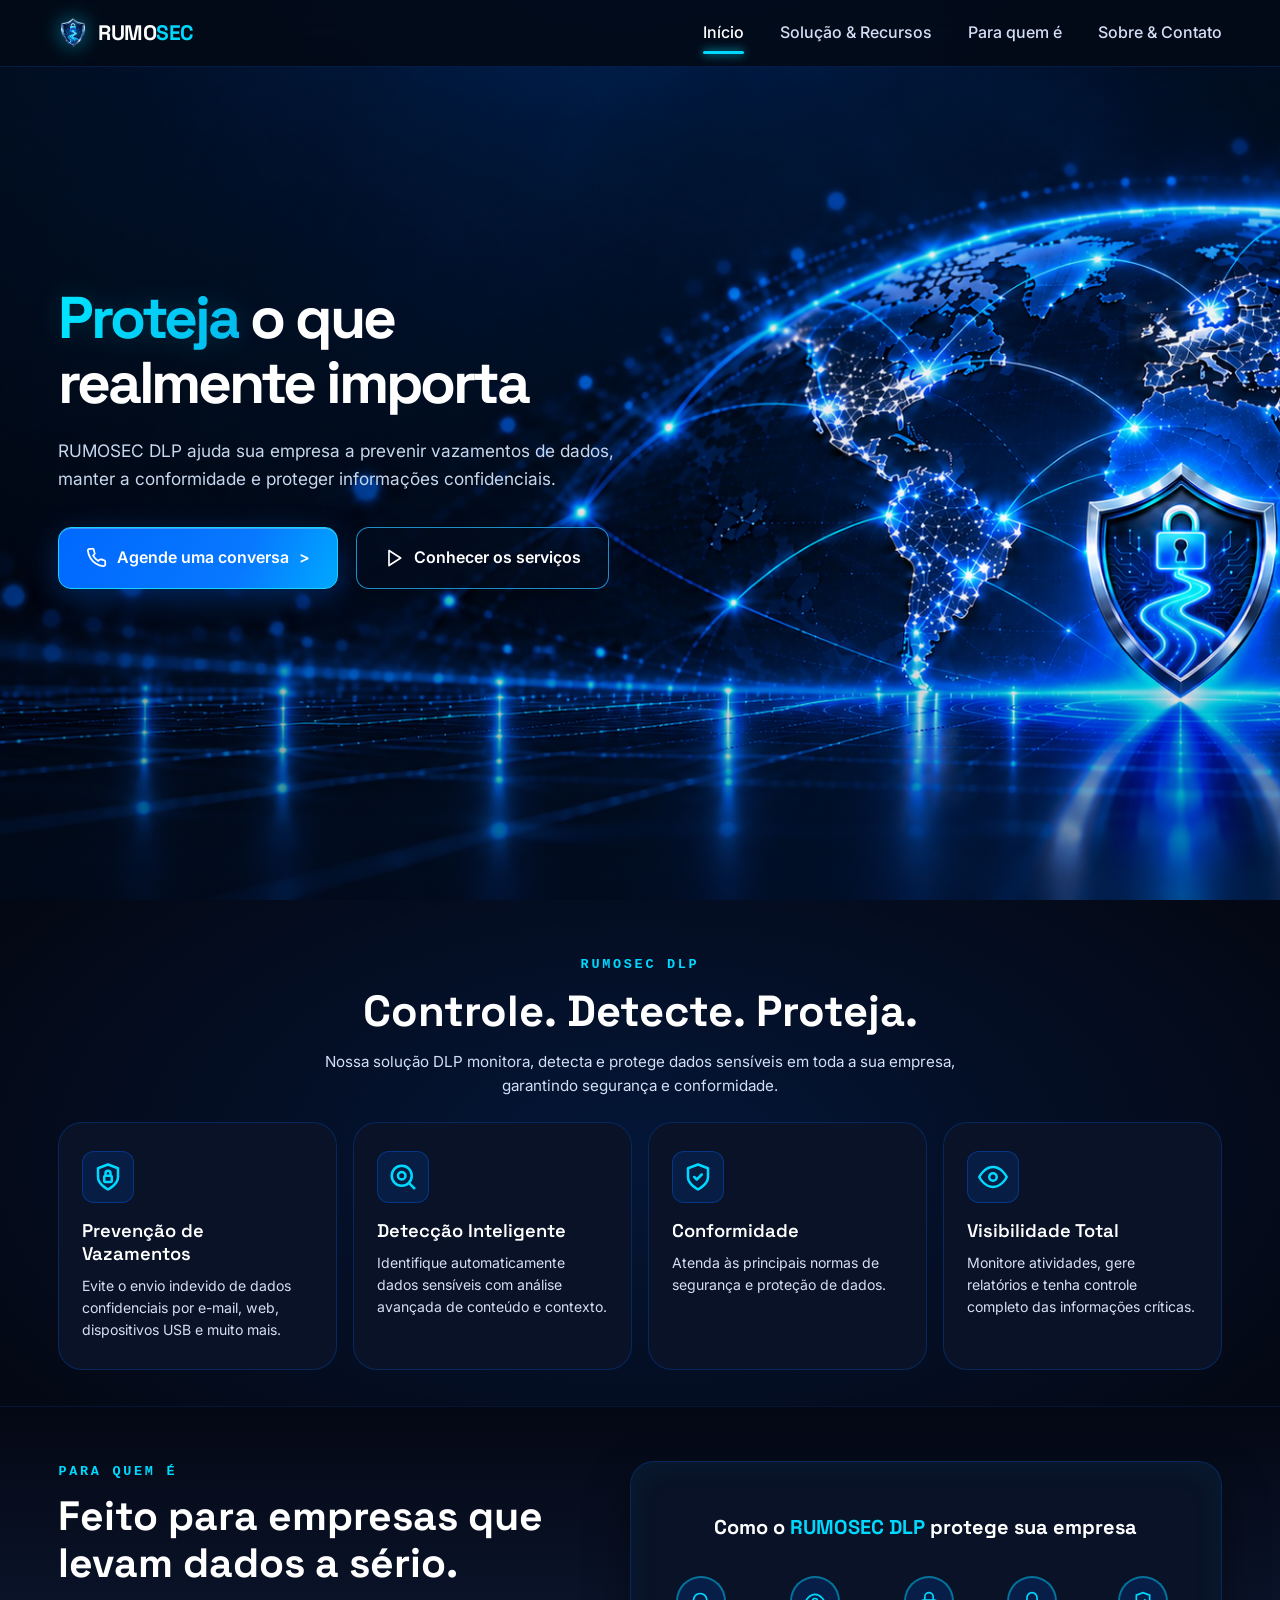
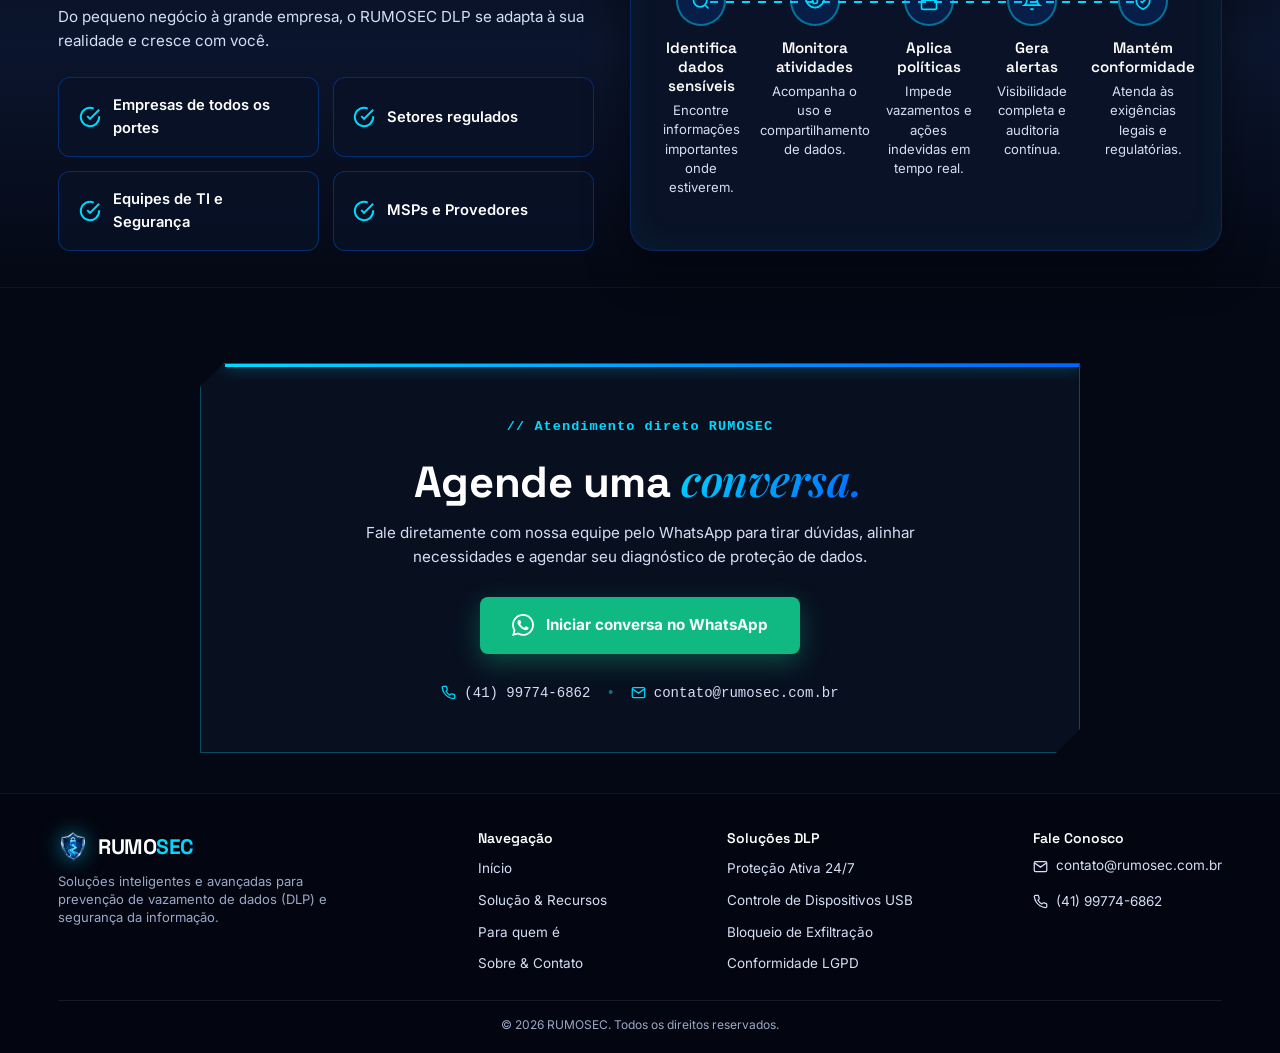
==== commit 42c6a6ce: "Atualizacao completa do site RUMOSEC" ====
--- a/index.html
+++ b/index.html
@@ -1,264 +1,122 @@
 <!DOCTYPE html>
+
 <html lang="pt-BR">
 
 <head>
-    <meta charset="UTF-8">
-    <meta name="viewport" content="width=device-width, initial-scale=1.0">
+    <meta charset="utf-8" />
+    <meta content="width=device-width, initial-scale=1.0" name="viewport" />
     <title>RUMOSEC | Proteção de Dados DLP</title>
-    <link rel="icon" type="image/png" href="shield_metallic.png">
-    <meta name="description"
-        content="RUMOSEC DLP ajuda sua empresa a prevenir vazamentos de dados, manter a conformidade e proteger informações confidenciais.">
-    <meta name="theme-color" content="#040814">
-
-    <link rel="preconnect" href="https://fonts.googleapis.com">
-    <link rel="preconnect" href="https://fonts.gstatic.com" crossorigin>
+    <link href="shield_metallic.png" rel="icon" type="image/png" />
+    <meta
+        content="RUMOSEC DLP ajuda sua empresa a prevenir vazamentos de dados, manter a conformidade e proteger informações confidenciais."
+        name="description" />
+    <meta content="#040814" name="theme-color" />
+    <link href="https://fonts.googleapis.com" rel="preconnect" />
+    <link crossorigin="" href="https://fonts.gstatic.com" rel="preconnect" />
     <link
-        href="https://fonts.googleapis.com/css2?family=Chakra+Petch:wght@500;600;700&family=Inter:wght@400;500;600;700&family=Playfair+Display:ital,wght@1,500;1,600&display=swap"
-        rel="stylesheet">
-    <link rel="stylesheet" href="styles.css">
+        href="https://fonts.googleapis.com/css2?family=Space+Grotesk:wght@400;500;600;700&amp;family=Chakra+Petch:wght@500;600;700&amp;family=Inter:wght@400;500;600;700&amp;family=Playfair+Display:ital,wght@1,500;1,600&amp;display=swap"
+        rel="stylesheet" />
+    <link href="styles.css?v=sobe-mais" rel="stylesheet" />
 </head>
 
 <body>
-
     <!-- ============ HEADER ============ -->
     <header id="siteHeader">
         <div class="wrap header-inner">
-            <a href="#inicio" class="brand">
-                <img src="shield_metallic.png" alt="RUMOSEC Shield Logo" class="brand-shield-logo">
+            <a class="brand" href="#inicio">
+                <img alt="RUMOSEC Shield Logo" class="brand-shield-logo" src="shield_metallic.png" />
                 <span class="brand-text">RUMO<span>SEC</span></span>
             </a>
-
-            <nav class="nav-links" id="navLinks" aria-label="Navegação principal">
-                <a href="#inicio" class="nav-link active">Início</a>
-                <a href="#recursos" class="nav-link">Solução & Recursos</a>
-                <a href="#para-quem-e" class="nav-link">Para quem é</a>
-                <a href="#sobre-contato" class="nav-link">Sobre & Contato</a>
+            <nav aria-label="Navegação principal" class="nav-links" id="navLinks">
+                <a class="nav-link active" href="#inicio">Início</a>
+                <a class="nav-link" href="#recursos">Solução &amp; Recursos</a>
+                <a class="nav-link" href="#para-quem-e">Para quem é</a>
+                <a class="nav-link" href="#sobre-contato">Sobre &amp; Contato</a>
             </nav>
-
-            <button class="hamburger" id="hamburger" aria-label="Abrir menu" aria-expanded="false">
+            <button aria-expanded="false" aria-label="Abrir menu" class="hamburger" id="hamburger">
                 <span></span>
                 <span></span>
                 <span></span>
             </button>
         </div>
     </header>
-
     <!-- ============ TELA 1: HERO (#inicio) ============ -->
     <section class="screen-section hero" id="inicio">
-        <div class="hero-grid-bg" aria-hidden="true"></div>
+        <div aria-hidden="true" class="hero-grid-bg"></div>
         <div class="wrap hero-layout">
             <div class="hero-content">
-                <h1>Proteja o que<br>realmente<br><span class="highlight">importa.</span></h1>
+                <h1><span class="highlight">Proteja</span> o que<br />realmente importa</h1>
                 <p class="subtitle">RUMOSEC DLP ajuda sua empresa a prevenir vazamentos de dados, manter a conformidade
                     e proteger informações confidenciais.</p>
                 <div class="hero-actions">
-                    <a href="#sobre-contato" class="btn btn-primary"><svg width="20" height="20" viewBox="0 0 24 24"
-                            fill="none" stroke="currentColor" stroke-width="2" stroke-linecap="round"
-                            stroke-linejoin="round">
+                    <a class="btn btn-primary" href="#sobre-contato"><svg fill="none" height="21" stroke="currentColor"
+                            stroke-linecap="round" stroke-linejoin="round" stroke-width="2" viewbox="0 0 24 24"
+                            width="21">
                             <path
-                                d="M22 16.92v3a2 2 0 0 1-2.18 2 19.79 19.79 0 0 1-8.63-3.07 19.5 19.5 0 0 1-6-6 19.79 19.79 0 0 1-3.07-8.67A2 2 0 0 1 4.11 2h3a2 2 0 0 1 2 1.72 12.84 12.84 0 0 0 .7 2.81 2 2 0 0 1-.45 2.11L8.09 9.91a16 16 0 0 0 6 6l1.27-1.27a2 2 0 0 1 2.11-.45 12.84 12.84 0 0 0 2.81.7A2 2 0 0 1 22 16.92z" />
-                        </svg> Agende uma conversa</a>
-                    <a href="#recursos" class="btn btn-ghost">
-                        <svg width="20" height="20" viewBox="0 0 24 24" fill="none" stroke="currentColor"
-                            stroke-width="2" stroke-linecap="round" stroke-linejoin="round">
-                            <polygon points="5 3 19 12 5 21 5 3" />
-                        </svg>
-                        Conhecer os serviços
-                    </a>
-                </div>
-            </div>
-
-            <div class="hero-visual-container">
-                <!-- Background Glowing Circuit Lines & Ground Perspective Effects (Image 3) -->
-                <div class="circuit-overlay-bg">
-                    <svg class="circuit-lines-svg" viewBox="0 0 1000 600" preserveAspectRatio="xMidYMid meet">
-                        <defs>
-                            <radialGradient id="centerGlowCore" cx="50%" cy="45%" r="45%">
-                                <stop offset="0%" stop-color="#00d9ff" stop-opacity="0.9" />
-                                <stop offset="30%" stop-color="#0066ff" stop-opacity="0.6" />
-                                <stop offset="70%" stop-color="#002288" stop-opacity="0.25" />
-                                <stop offset="100%" stop-color="#040814" stop-opacity="0" />
-                            </radialGradient>
-                            <linearGradient id="groundRayGrad" x1="0%" y1="0%" x2="0%" y2="100%">
-                                <stop offset="0%" stop-color="#00d9ff" stop-opacity="0.9" />
-                                <stop offset="60%" stop-color="#0066ff" stop-opacity="0.45" />
-                                <stop offset="100%" stop-color="#001133" stop-opacity="0" />
-                            </linearGradient>
-                            <filter id="neonGlowIntense" x="-30%" y="-30%" width="160%" height="160%">
-                                <feGaussianBlur stdDeviation="2.5" result="blur1" />
-                                <feGaussianBlur stdDeviation="6" result="blur2" />
-                                <feMerge>
-                                    <feMergeNode in="blur2" />
-                                    <feMergeNode in="blur1" />
-                                    <feMergeNode in="SourceGraphic" />
-                                </feMerge>
-                            </filter>
-                        </defs>
-
-                        <!-- Radiant Central Blue/Cyan Aura Core -->
-                        <circle cx="500" cy="270" r="290" fill="url(#centerGlowCore)" />
-
-                        <!-- Radiant Perspective Rays Radiating Downward from Shield Tip (500, 410) -->
-                        <g stroke="url(#groundRayGrad)" stroke-width="1.8" filter="url(#neonGlowIntense)">
-                            <line x1="500" y1="410" x2="-200" y2="600" opacity="0.4" />
-                            <line x1="500" y1="410" x2="-100" y2="600" opacity="0.5" />
-                            <line x1="500" y1="410" x2="0" y2="600" opacity="0.6" />
-                            <line x1="500" y1="410" x2="100" y2="600" opacity="0.7" />
-                            <line x1="500" y1="410" x2="200" y2="600" opacity="0.8" />
-                            <line x1="500" y1="410" x2="300" y2="600" opacity="0.9" />
-                            <line x1="500" y1="410" x2="380" y2="600" opacity="0.95" />
-                            <line x1="500" y1="410" x2="440" y2="600" opacity="1" />
-                            <line x1="500" y1="410" x2="500" y2="600" opacity="1" />
-                            <line x1="500" y1="410" x2="560" y2="600" opacity="1" />
-                            <line x1="500" y1="410" x2="620" y2="600" opacity="0.95" />
-                            <line x1="500" y1="410" x2="700" y2="600" opacity="0.9" />
-                            <line x1="500" y1="410" x2="800" y2="600" opacity="0.8" />
-                            <line x1="500" y1="410" x2="900" y2="600" opacity="0.7" />
-                            <line x1="500" y1="410" x2="1000" y2="600" opacity="0.6" />
-                            <line x1="500" y1="410" x2="1100" y2="600" opacity="0.5" />
-                            <line x1="500" y1="410" x2="1200" y2="600" opacity="0.4" />
-                        </g>
-
-                        <!-- Glowing Ground Horizon Grid Lines -->
-                        <line x1="-100" y1="460" x2="1100" y2="460" stroke="#00d9ff" stroke-width="1.2" opacity="0.45"
-                            filter="url(#neonGlowIntense)" />
-                        <line x1="-100" y1="520" x2="1100" y2="520" stroke="#0066ff" stroke-width="1.5"
-                            opacity="0.35" />
-
-                        <!-- Left Futuristic Circuit Network (Clean, ring terminal nodes) -->
-                        <g stroke="#00d9ff" stroke-width="1.8" fill="none" filter="url(#neonGlowIntense)">
-                            <!-- Line 1: Top dot -->
-                            <path d="M 335 110 L 240 110 L 200 60 L 50 60" opacity="0.9" />
-                            <circle cx="50" cy="60" r="3.5" fill="#00d9ff" stroke="none" />
-
-                            <!-- Line 2: Ring node terminal -->
-                            <path d="M 325 160 L 270 160 L 230 110 L 140 110" opacity="0.9" />
-                            <circle cx="140" cy="110" r="6" stroke="#00d9ff" stroke-width="2" fill="#040814" />
-                            <circle cx="140" cy="110" r="2" fill="#00d9ff" stroke="none" />
-
-                            <!-- Line 3: Long upper trace -->
-                            <path d="M 320 210 L 220 210 L 180 170 L -20 170" opacity="0.95" />
-                            <circle cx="-20" cy="170" r="4" fill="#00d9ff" stroke="none" />
-                            <circle cx="180" cy="170" r="2.5" fill="#ffffff" stroke="none" />
-
-                            <!-- Line 4: Ring node terminal mid -->
-                            <path d="M 318 270 L 250 270 L 210 230 L 80 230" opacity="0.9" />
-                            <circle cx="80" cy="230" r="6" stroke="#00d9ff" stroke-width="2" fill="#040814" />
-                            <circle cx="80" cy="230" r="2" fill="#00d9ff" stroke="none" />
-
-                            <!-- Line 5: Ring node terminal lower -->
-                            <path d="M 322 330 L 230 330 L 190 290 L -40 290" opacity="0.9" />
-                            <circle cx="-40" cy="290" r="6" stroke="#00d9ff" stroke-width="2" fill="#040814" />
-                            <circle cx="-40" cy="290" r="2" fill="#00d9ff" stroke="none" />
-
-                            <!-- Line 6: Bottom trace -->
-                            <path d="M 335 390 L 270 390 L 230 430 L 20 430" opacity="0.85" />
-                            <circle cx="20" cy="430" r="3.5" fill="#00d9ff" stroke="none" />
-                        </g>
-
-                        <!-- Right Futuristic Circuit Network (Clean, ring terminal nodes) -->
-                        <g stroke="#00d9ff" stroke-width="1.8" fill="none" filter="url(#neonGlowIntense)">
-                            <!-- Line 1: Top dot -->
-                            <path d="M 665 110 L 760 110 L 800 60 L 950 60" opacity="0.9" />
-                            <circle cx="950" cy="60" r="3.5" fill="#00d9ff" stroke="none" />
-
-                            <!-- Line 2: Ring node terminal -->
-                            <path d="M 675 160 L 730 160 L 770 110 L 860 110" opacity="0.9" />
-                            <circle cx="860" cy="110" r="6" stroke="#00d9ff" stroke-width="2" fill="#040814" />
-                            <circle cx="860" cy="110" r="2" fill="#00d9ff" stroke="none" />
-
-                            <!-- Line 3: Long upper trace -->
-                            <path d="M 680 210 L 780 210 L 820 170 L 1020 170" opacity="0.95" />
-                            <circle cx="1020" cy="170" r="4" fill="#00d9ff" stroke="none" />
-                            <circle cx="820" cy="170" r="2.5" fill="#ffffff" stroke="none" />
-
-                            <!-- Line 4: Ring node terminal mid -->
-                            <path d="M 682 270 L 750 270 L 790 230 L 920 230" opacity="0.9" />
-                            <circle cx="920" cy="230" r="6" stroke="#00d9ff" stroke-width="2" fill="#040814" />
-                            <circle cx="920" cy="230" r="2" fill="#00d9ff" stroke="none" />
-
-                            <!-- Line 5: Ring node terminal lower -->
-                            <path d="M 678 330 L 770 330 L 810 290 L 1040 290" opacity="0.9" />
-                            <circle cx="1040" cy="290" r="6" stroke="#00d9ff" stroke-width="2" fill="#040814" />
-                            <circle cx="1040" cy="290" r="2" fill="#00d9ff" stroke="none" />
-
-                            <!-- Line 6: Bottom trace -->
-                            <path d="M 665 390 L 730 390 L 770 430 L 980 430" opacity="0.85" />
-                            <circle cx="980" cy="430" r="3.5" fill="#00d9ff" stroke="none" />
-                        </g>
-
-                        <!-- Glowing Particles along Rays and Circuit Nodes -->
-                        <g filter="url(#neonGlowIntense)">
-                            <circle cx="500" cy="410" r="4" fill="#ffffff" />
-                            <circle cx="440" cy="480" r="3.5" fill="#ffffff" />
-                            <circle cx="560" cy="480" r="3.5" fill="#ffffff" />
-                            <circle cx="380" cy="540" r="3" fill="#00d9ff" />
-                            <circle cx="620" cy="540" r="3" fill="#00d9ff" />
-                        </g>
-                    </svg>
-                </div>
-
-                <!-- 3D Metallic Shield -->
-                <img src="shield_metallic.png" alt="RUMOSEC Metallic Shield" class="hero-shield-img">
-            </div>
+                                d="M22 16.92v3a2 2 0 0 1-2.18 2 19.79 19.79 0 0 1-8.63-3.07 19.5 19.5 0 0 1-6-6 19.79 19.79 0 0 1-3.07-8.67A2 2 0 0 1 4.11 2h3a2 2 0 0 1 2 1.72 12.84 12.84 0 0 0 .7 2.81 2 2 0 0 1-.45 2.11L8.09 9.91a16 16 0 0 0 6 6l1.27-1.27a2 2 0 0 1 2.11-.45 12.84 12.84 0 0 0 2.81.7A2 2 0 0 1 22 16.92z">
+                            </path>
+                        </svg>Agende uma conversa <span aria-hidden="true">&gt;</span></a>
+                    <a class="btn btn-secondary btn-services" href="#recursos"><svg fill="none" height="20"
+                            stroke="currentColor" stroke-linejoin="round" stroke-width="2" viewbox="0 0 24 24"
+                            width="20">
+                            <polygon points="6 3 20 12 6 21 6 3"></polygon>
+                        </svg>Conhecer os serviços</a>
+                </div>
+            </div>
+            <div aria-hidden="true" class="hero-visual-container"></div>
         </div>
     </section>
-
     <!-- ============ TELA 2: RECURSOS (#recursos) ============ -->
     <section class="screen-section features-section" id="recursos">
         <div class="wrap">
             <div class="section-header">
                 <span class="tag">RUMOSEC DLP</span>
                 <h2>Controle. <span class="highlight">Detecte.</span> Proteja.</h2>
-                <p>Nossa solução DLP monitora, detecta e protege dados sensíveis em toda a sua empresa,<br>garantindo
+                <p>Nossa solução DLP monitora, detecta e protege dados sensíveis em toda a sua empresa,<br />garantindo
                     segurança e conformidade.</p>
             </div>
-
             <div class="cards-4grid">
                 <div class="card-feature">
                     <div class="icon-box">
-                        <svg width="30" height="30" viewBox="0 0 24 24" fill="none" stroke="currentColor"
-                            stroke-width="2" stroke-linecap="round" stroke-linejoin="round">
-                            <path d="M12 22s8-4 8-10V5l-8-3-8 3v7c0 6 8 10 8 10z" />
-                            <rect x="9" y="11" width="6" height="5" rx="1" />
-                            <path d="M10 11V9a2 2 0 1 1 4 0v2" />
+                        <svg fill="none" height="30" stroke="currentColor" stroke-linecap="round"
+                            stroke-linejoin="round" stroke-width="2" viewbox="0 0 24 24" width="30">
+                            <path d="M12 22s8-4 8-10V5l-8-3-8 3v7c0 6 8 10 8 10z"></path>
+                            <rect height="5" rx="1" width="6" x="9" y="11"></rect>
+                            <path d="M10 11V9a2 2 0 1 1 4 0v2"></path>
                         </svg>
                     </div>
                     <h3>Prevenção de Vazamentos</h3>
                     <p>Evite o envio indevido de dados confidenciais por e-mail, web, dispositivos USB e muito mais.</p>
                 </div>
-
                 <div class="card-feature">
                     <div class="icon-box">
-                        <svg width="30" height="30" viewBox="0 0 24 24" fill="none" stroke="currentColor"
-                            stroke-width="2" stroke-linecap="round" stroke-linejoin="round">
-                            <circle cx="11" cy="11" r="8" />
-                            <line x1="21" y1="21" x2="16.65" y2="16.65" />
-                            <circle cx="11" cy="11" r="3" />
+                        <svg fill="none" height="30" stroke="currentColor" stroke-linecap="round"
+                            stroke-linejoin="round" stroke-width="2" viewbox="0 0 24 24" width="30">
+                            <circle cx="11" cy="11" r="8"></circle>
+                            <line x1="21" x2="16.65" y1="21" y2="16.65"></line>
+                            <circle cx="11" cy="11" r="3"></circle>
                         </svg>
                     </div>
                     <h3>Detecção Inteligente</h3>
                     <p>Identifique automaticamente dados sensíveis com análise avançada de conteúdo e contexto.</p>
                 </div>
-
                 <div class="card-feature">
                     <div class="icon-box">
-                        <svg width="30" height="30" viewBox="0 0 24 24" fill="none" stroke="currentColor"
-                            stroke-width="2" stroke-linecap="round" stroke-linejoin="round">
-                            <path d="M12 22s8-4 8-10V5l-8-3-8 3v7c0 6 8 10 8 10z" />
-                            <polyline points="9 12 11 14 15 10" />
+                        <svg fill="none" height="30" stroke="currentColor" stroke-linecap="round"
+                            stroke-linejoin="round" stroke-width="2" viewbox="0 0 24 24" width="30">
+                            <path d="M12 22s8-4 8-10V5l-8-3-8 3v7c0 6 8 10 8 10z"></path>
+                            <polyline points="9 12 11 14 15 10"></polyline>
                         </svg>
                     </div>
                     <h3>Conformidade</h3>
                     <p>Atenda às principais normas de segurança e proteção de dados.</p>
                 </div>
-
                 <div class="card-feature">
                     <div class="icon-box">
-                        <svg width="30" height="30" viewBox="0 0 24 24" fill="none" stroke="currentColor"
-                            stroke-width="2" stroke-linecap="round" stroke-linejoin="round">
-                            <path d="M1 12s4-8 11-8 11 8 11 8-4 8-11 8-11-8-11-8z" />
-                            <circle cx="12" cy="12" r="3" />
+                        <svg fill="none" height="30" stroke="currentColor" stroke-linecap="round"
+                            stroke-linejoin="round" stroke-width="2" viewbox="0 0 24 24" width="30">
+                            <path d="M1 12s4-8 11-8 11 8 11 8-4 8-11 8-11-8-11-8z"></path>
+                            <circle cx="12" cy="12" r="3"></circle>
                         </svg>
                     </div>
                     <h3>Visibilidade Total</h3>
@@ -267,7 +125,6 @@
             </div>
         </div>
     </section>
-
     <!-- ============ TELA 3: PARA QUEM É & 5 STEPS (#para-quem-e) ============ -->
     <section class="screen-section target-section" id="para-quem-e">
         <div class="wrap">
@@ -277,100 +134,94 @@
                     <h2>Feito para empresas que <span class="highlight">levam dados a sério.</span></h2>
                     <p class="desc">Do pequeno negócio à grande empresa, o RUMOSEC DLP se adapta à sua realidade e
                         cresce com você.</p>
-
                     <div class="badge-list">
                         <div class="badge-item">
-                            <svg width="20" height="20" viewBox="0 0 24 24" fill="none" stroke="currentColor"
-                                stroke-width="2.2">
-                                <path d="M22 11.08V12a10 10 0 1 1-5.93-9.14" />
-                                <polyline points="22 4 12 14.01 9 11.01" />
+                            <svg fill="none" height="20" stroke="currentColor" stroke-width="2.2" viewbox="0 0 24 24"
+                                width="20">
+                                <path d="M22 11.08V12a10 10 0 1 1-5.93-9.14"></path>
+                                <polyline points="22 4 12 14.01 9 11.01"></polyline>
                             </svg>
                             Empresas de todos os portes
                         </div>
                         <div class="badge-item">
-                            <svg width="20" height="20" viewBox="0 0 24 24" fill="none" stroke="currentColor"
-                                stroke-width="2.2">
-                                <path d="M22 11.08V12a10 10 0 1 1-5.93-9.14" />
-                                <polyline points="22 4 12 14.01 9 11.01" />
+                            <svg fill="none" height="20" stroke="currentColor" stroke-width="2.2" viewbox="0 0 24 24"
+                                width="20">
+                                <path d="M22 11.08V12a10 10 0 1 1-5.93-9.14"></path>
+                                <polyline points="22 4 12 14.01 9 11.01"></polyline>
                             </svg>
                             Setores regulados
                         </div>
                         <div class="badge-item">
-                            <svg width="20" height="20" viewBox="0 0 24 24" fill="none" stroke="currentColor"
-                                stroke-width="2.2">
-                                <path d="M22 11.08V12a10 10 0 1 1-5.93-9.14" />
-                                <polyline points="22 4 12 14.01 9 11.01" />
+                            <svg fill="none" height="20" stroke="currentColor" stroke-width="2.2" viewbox="0 0 24 24"
+                                width="20">
+                                <path d="M22 11.08V12a10 10 0 1 1-5.93-9.14"></path>
+                                <polyline points="22 4 12 14.01 9 11.01"></polyline>
                             </svg>
                             Equipes de TI e Segurança
                         </div>
                         <div class="badge-item">
-                            <svg width="20" height="20" viewBox="0 0 24 24" fill="none" stroke="currentColor"
-                                stroke-width="2.2">
-                                <path d="M22 11.08V12a10 10 0 1 1-5.93-9.14" />
-                                <polyline points="22 4 12 14.01 9 11.01" />
+                            <svg fill="none" height="20" stroke="currentColor" stroke-width="2.2" viewbox="0 0 24 24"
+                                width="20">
+                                <path d="M22 11.08V12a10 10 0 1 1-5.93-9.14"></path>
+                                <polyline points="22 4 12 14.01 9 11.01"></polyline>
                             </svg>
                             MSPs e Provedores
                         </div>
                     </div>
                 </div>
-
                 <div class="flow-container">
                     <h3 class="flow-title">Como o <span>RUMOSEC DLP</span> protege sua empresa</h3>
                     <div class="flow-steps">
                         <div class="flow-step">
                             <div class="flow-icon">
-                                <svg width="22" height="22" viewBox="0 0 24 24" fill="none" stroke="currentColor"
-                                    stroke-width="2">
-                                    <circle cx="11" cy="11" r="8" />
-                                    <line x1="21" y1="21" x2="16.65" y2="16.65" />
+                                <svg fill="none" height="22" stroke="currentColor" stroke-width="2" viewbox="0 0 24 24"
+                                    width="22">
+                                    <circle cx="11" cy="11" r="8"></circle>
+                                    <line x1="21" x2="16.65" y1="21" y2="16.65"></line>
                                 </svg>
                             </div>
                             <h4>Identifica dados sensíveis</h4>
                             <p>Encontre informações importantes onde estiverem.</p>
                         </div>
-
-                        <div class="flow-step">
-                            <div class="flow-icon">
-                                <svg width="22" height="22" viewBox="0 0 24 24" fill="none" stroke="currentColor"
-                                    stroke-width="2">
-                                    <path d="M1 12s4-8 11-8 11 8 11 8-4 8-11 8-11-8-11-8z" />
-                                    <circle cx="12" cy="12" r="3" />
+                        <div class="flow-step">
+                            <div class="flow-icon">
+                                <svg fill="none" height="22" stroke="currentColor" stroke-width="2" viewbox="0 0 24 24"
+                                    width="22">
+                                    <path d="M1 12s4-8 11-8 11 8 11 8-4 8-11 8-11-8-11-8z"></path>
+                                    <circle cx="12" cy="12" r="3"></circle>
                                 </svg>
                             </div>
                             <h4>Monitora atividades</h4>
                             <p>Acompanha o uso e compartilhamento de dados.</p>
                         </div>
-
-                        <div class="flow-step">
-                            <div class="flow-icon">
-                                <svg width="22" height="22" viewBox="0 0 24 24" fill="none" stroke="currentColor"
-                                    stroke-width="2">
-                                    <rect x="3" y="11" width="18" height="11" rx="2" ry="2" />
-                                    <path d="M7 11V7a5 5 0 0 1 10 0v4" />
+                        <div class="flow-step">
+                            <div class="flow-icon">
+                                <svg fill="none" height="22" stroke="currentColor" stroke-width="2" viewbox="0 0 24 24"
+                                    width="22">
+                                    <rect height="11" rx="2" ry="2" width="18" x="3" y="11"></rect>
+                                    <path d="M7 11V7a5 5 0 0 1 10 0v4"></path>
                                 </svg>
                             </div>
                             <h4>Aplica políticas</h4>
                             <p>Impede vazamentos e ações indevidas em tempo real.</p>
                         </div>
-
-                        <div class="flow-step">
-                            <div class="flow-icon">
-                                <svg width="22" height="22" viewBox="0 0 24 24" fill="none" stroke="currentColor"
-                                    stroke-width="2">
-                                    <path d="M18 8A6 6 0 0 0 6 8c0 7-3 9-3 9h18s-3-2-3-9" />
-                                    <path d="M13.73 21a2 2 0 0 1-3.46 0" />
+                        <div class="flow-step">
+                            <div class="flow-icon">
+                                <svg fill="none" height="22" stroke="currentColor" stroke-width="2" viewbox="0 0 24 24"
+                                    width="22">
+                                    <path d="M18 8A6 6 0 0 0 6 8c0 7-3 9-3 9h18s-3-2-3-9"></path>
+                                    <path d="M13.73 21a2 2 0 0 1-3.46 0"></path>
                                 </svg>
                             </div>
                             <h4>Gera alertas</h4>
                             <p>Visibilidade completa e auditoria contínua.</p>
                         </div>
-
-                        <div class="flow-step">
-                            <div class="flow-icon">
-                                <svg width="22" height="22" viewBox="0 0 24 24" fill="none" stroke="currentColor"
-                                    stroke-width="2">
-                                    <path d="M12 22s8-4 8-10V5l-8-3-8 3v7c0 6 8 10 8 10z" />
-                                    <polyline points="9 12 11 14 15 10" />
+                        <div class="flow-step">
+                            <div class="flow-icon">
+                                <svg fill="none" height="22" stroke="currentColor" stroke-width="2" viewbox="0 0 24 24"
+                                    width="22">
+                                    <path d="M12 22s8-4 8-10V5l-8-3-8 3v7c0 6 8 10 8 10z"></path>
+                                    <polyline points="9 12 11 14 15 10"></polyline>
                                 </svg>
                             </div>
                             <h4>Mantém conformidade</h4>
@@ -381,7 +232,6 @@
             </div>
         </div>
     </section>
-
     <!-- ============ TELA 4: SOBRE & CONTATO (#sobre-contato) ============ -->
     <div class="contact-screen-section" id="sobre-contato">
         <div class="wrap">
@@ -390,70 +240,64 @@
                 <div class="direct-contact-card">
                     <div class="card-gold-bar"></div>
                     <span class="direct-contact-tag">// Atendimento direto RUMOSEC</span>
-
                     <h2 class="direct-contact-title">Agende uma <span class="accent-serif-italic">conversa.</span></h2>
-
                     <p class="direct-contact-subtitle">Fale diretamente com nossa equipe pelo WhatsApp para tirar
                         dúvidas, alinhar necessidades e agendar seu diagnóstico de proteção de dados.</p>
-
-                    <a href="https://wa.me/5541997746862?text=Ol%C3%A1!%20Gostaria%20de%20agendar%20uma%20conversa%20sobre%20o%20RUMOSEC%20DLP."
-                        target="_blank" rel="noopener noreferrer" class="btn-whatsapp-direct">
-                        <svg class="whatsapp-icon" width="22" height="22" viewBox="0 0 24 24" fill="currentColor">
+                    <a class="btn-whatsapp-direct"
+                        href="https://wa.me/5541997746862?text=Ol%C3%A1!%20Gostaria%20de%20agendar%20uma%20conversa%20sobre%20o%20RUMOSEC%20DLP."
+                        rel="noopener noreferrer" target="_blank">
+                        <svg class="whatsapp-icon" fill="currentColor" height="22" viewbox="0 0 24 24" width="22">
                             <path
-                                d="M.057 24l1.687-6.163c-1.041-1.804-1.588-3.849-1.587-5.946.003-6.556 5.338-11.891 11.893-11.891 3.181.001 6.167 1.24 8.413 3.488 2.245 2.248 3.481 5.236 3.48 8.414-.003 6.557-5.338 11.892-11.893 11.892-1.99-.001-3.951-.5-5.688-1.448l-6.305 1.654zm6.597-3.807c1.676.995 3.276 1.591 5.392 1.592 5.448 0 9.886-4.434 9.889-9.885.002-5.462-4.415-9.89-9.881-9.892-5.452 0-9.887 4.434-9.889 9.884-.001 2.225.651 3.891 1.746 5.634l-.999 3.648 3.742-.981zm11.387-5.464c-.074-.124-.272-.198-.57-.347-.297-.149-1.758-.868-2.031-.967-.272-.099-.47-.149-.669.149-.198.297-.768.967-.941 1.165-.173.198-.347.223-.644.074-.297-.149-1.255-.462-2.39-1.475-.883-.788-1.48-1.761-1.653-2.059-.173-.297-.018-.458.13-.606.134-.133.297-.347.446-.521.151-.172.2-.296.3-.495.099-.198.05-.372-.025-.521-.075-.148-.669-1.611-.916-2.206-.242-.579-.487-.501-.669-.51l-.57-.01c-.198 0-.52.074-.792.372s-1.04 1.016-1.04 2.479 1.065 2.876 1.213 3.074c.149.198 2.095 3.2 5.076 4.487.709.306 1.263.489 1.694.626.712.226 1.36.194 1.872.118.571-.085 1.758-.719 2.006-1.413.248-.695.248-1.29.173-1.414z" />
+                                d="M.057 24l1.687-6.163c-1.041-1.804-1.588-3.849-1.587-5.946.003-6.556 5.338-11.891 11.893-11.891 3.181.001 6.167 1.24 8.413 3.488 2.245 2.248 3.481 5.236 3.48 8.414-.003 6.557-5.338 11.892-11.893 11.892-1.99-.001-3.951-.5-5.688-1.448l-6.305 1.654zm6.597-3.807c1.676.995 3.276 1.591 5.392 1.592 5.448 0 9.886-4.434 9.889-9.885.002-5.462-4.415-9.89-9.881-9.892-5.452 0-9.887 4.434-9.889 9.884-.001 2.225.651 3.891 1.746 5.634l-.999 3.648 3.742-.981zm11.387-5.464c-.074-.124-.272-.198-.57-.347-.297-.149-1.758-.868-2.031-.967-.272-.099-.47-.149-.669.149-.198.297-.768.967-.941 1.165-.173.198-.347.223-.644.074-.297-.149-1.255-.462-2.39-1.475-.883-.788-1.48-1.761-1.653-2.059-.173-.297-.018-.458.13-.606.134-.133.297-.347.446-.521.151-.172.2-.296.3-.495.099-.198.05-.372-.025-.521-.075-.148-.669-1.611-.916-2.206-.242-.579-.487-.501-.669-.51l-.57-.01c-.198 0-.52.074-.792.372s-1.04 1.016-1.04 2.479 1.065 2.876 1.213 3.074c.149.198 2.095 3.2 5.076 4.487.709.306 1.263.489 1.694.626.712.226 1.36.194 1.872.118.571-.085 1.758-.719 2.006-1.413.248-.695.248-1.29.173-1.414z">
+                            </path>
                         </svg>
                         Iniciar conversa no WhatsApp
                     </a>
-
                     <div class="contact-info-strip">
                         <span class="info-item">
-                            <svg width="15" height="15" viewBox="0 0 24 24" fill="none" stroke="currentColor"
-                                stroke-width="2">
+                            <svg fill="none" height="15" stroke="currentColor" stroke-width="2" viewbox="0 0 24 24"
+                                width="15">
                                 <path
-                                    d="M22 16.92v3a2 2 0 0 1-2.18 2 19.79 19.79 0 0 1-8.63-3.07 19.5 19.5 0 0 1-6-6 19.79 19.79 0 0 1-3.07-8.67A2 2 0 0 1 4.11 2h3a2 2 0 0 1 2 1.72 12.84 12.84 0 0 0 .7 2.81 2 2 0 0 1-.45 2.11L8.09 9.91a16 16 0 0 0 6 6l1.27-1.27a2 2 0 0 1 2.11-.45 12.84 12.84 0 0 0 2.81.7A2 2 0 0 1 22 16.92z" />
+                                    d="M22 16.92v3a2 2 0 0 1-2.18 2 19.79 19.79 0 0 1-8.63-3.07 19.5 19.5 0 0 1-6-6 19.79 19.79 0 0 1-3.07-8.67A2 2 0 0 1 4.11 2h3a2 2 0 0 1 2 1.72 12.84 12.84 0 0 0 .7 2.81 2 2 0 0 1-.45 2.11L8.09 9.91a16 16 0 0 0 6 6l1.27-1.27a2 2 0 0 1 2.11-.45 12.84 12.84 0 0 0 2.81.7A2 2 0 0 1 22 16.92z">
+                                </path>
                             </svg>
                             (41) 99774-6862
                         </span>
                         <span class="strip-dot">•</span>
                         <span class="info-item">
-                            <svg width="15" height="15" viewBox="0 0 24 24" fill="none" stroke="currentColor"
-                                stroke-width="2">
-                                <path d="M4 4h16c1.1 0 2 .9 2 2v12c0 1.1-.9 2-2 2H4c-1.1 0-2-.9-2-2V6c0-1.1.9-2 2-2z" />
-                                <polyline points="22,6 12,13 2,6" />
+                            <svg fill="none" height="15" stroke="currentColor" stroke-width="2" viewbox="0 0 24 24"
+                                width="15">
+                                <path d="M4 4h16c1.1 0 2 .9 2 2v12c0 1.1-.9 2-2 2H4c-1.1 0-2-.9-2-2V6c0-1.1.9-2 2-2z">
+                                </path>
+                                <polyline points="22,6 12,13 2,6"></polyline>
                             </svg>
                             contato@rumosec.com.br
                         </span>
-
-                    </div>
-                </div>
-            </div>
-
-
-        </div>
-
+                    </div>
+                </div>
+            </div>
+        </div>
         <!-- FOOTER INTEGRADO NO FINAL DA TELA 4 -->
         <footer>
             <div class="wrap">
                 <div class="footer-top">
                     <div class="footer-brand">
-                        <a href="#inicio" class="brand">
-                            <img src="shield_metallic.png" alt="RUMOSEC" class="brand-shield-logo">
+                        <a class="brand" href="#inicio">
+                            <img alt="RUMOSEC" class="brand-shield-logo" src="shield_metallic.png" />
                             <span class="brand-text">RUMO<span>SEC</span></span>
                         </a>
                         <p>Soluções inteligentes e avançadas para prevenção de vazamento de dados (DLP) e segurança da
                             informação.</p>
                     </div>
-
                     <div class="footer-col">
                         <h4>Navegação</h4>
                         <ul>
                             <li><a href="#inicio">Início</a></li>
-                            <li><a href="#recursos">Solução & Recursos</a></li>
-                            <li><a href="#para-quem">Para quem é</a></li>
-                            <li><a href="#sobre-contato">Sobre & Contato</a></li>
+                            <li><a href="#recursos">Solução &amp; Recursos</a></li>
+                            <li><a href="#para-quem-e">Para quem é</a></li>
+                            <li><a href="#sobre-contato">Sobre &amp; Contato</a></li>
                         </ul>
                     </div>
-
                     <div class="footer-col">
                         <h4>Soluções DLP</h4>
                         <ul>
@@ -463,41 +307,39 @@
                             <li><a href="#recursos">Conformidade LGPD</a></li>
                         </ul>
                     </div>
-
                     <div class="footer-col">
                         <h4>Fale Conosco</h4>
                         <ul>
                             <li
                                 style="color:var(--metal-light); font-size:13.5px; display:flex; align-items:center; gap:8px; margin-bottom:8px;">
-                                <svg width="15" height="15" viewBox="0 0 24 24" fill="none" stroke="currentColor"
-                                    stroke-width="2">
+                                <svg fill="none" height="15" stroke="currentColor" stroke-width="2" viewbox="0 0 24 24"
+                                    width="15">
                                     <path
-                                        d="M4 4h16c1.1 0 2 .9 2 2v12c0 1.1-.9 2-2 2H4c-1.1 0-2-.9-2-2V6c0-1.1.9-2 2-2z" />
-                                    <polyline points="22,6 12,13 2,6" />
+                                        d="M4 4h16c1.1 0 2 .9 2 2v12c0 1.1-.9 2-2 2H4c-1.1 0-2-.9-2-2V6c0-1.1.9-2 2-2z">
+                                    </path>
+                                    <polyline points="22,6 12,13 2,6"></polyline>
                                 </svg>
                                 contato@rumosec.com.br
                             </li>
                             <li
                                 style="color:var(--metal-light); font-size:13.5px; display:flex; align-items:center; gap:8px;">
-                                <svg width="15" height="15" viewBox="0 0 24 24" fill="none" stroke="currentColor"
-                                    stroke-width="2">
+                                <svg fill="none" height="15" stroke="currentColor" stroke-width="2" viewbox="0 0 24 24"
+                                    width="15">
                                     <path
-                                        d="M22 16.92v3a2 2 0 0 1-2.18 2 19.79 19.79 0 0 1-8.63-3.07 19.5 19.5 0 0 1-6-6 19.79 19.79 0 0 1-3.07-8.67A2 2 0 0 1 4.11 2h3a2 2 0 0 1 2 1.72 12.84 12.84 0 0 0 .7 2.81 2 2 0 0 1-.45 2.11L8.09 9.91a16 16 0 0 0 6 6l1.27-1.27a2 2 0 0 1 2.11-.45 12.84 12.84 0 0 0 2.81.7A2 2 0 0 1 22 16.92z" />
+                                        d="M22 16.92v3a2 2 0 0 1-2.18 2 19.79 19.79 0 0 1-8.63-3.07 19.5 19.5 0 0 1-6-6 19.79 19.79 0 0 1-3.07-8.67A2 2 0 0 1 4.11 2h3a2 2 0 0 1 2 1.72 12.84 12.84 0 0 0 .7 2.81 2 2 0 0 1-.45 2.11L8.09 9.91a16 16 0 0 0 6 6l1.27-1.27a2 2 0 0 1 2.11-.45 12.84 12.84 0 0 0 2.81.7A2 2 0 0 1 22 16.92z">
+                                    </path>
                                 </svg>
                                 (41) 99774-6862
                             </li>
                         </ul>
                     </div>
                 </div>
-
                 <div class="footer-bottom">
-                    <p>&copy; 2026 RUMOSEC. Todos os direitos reservados.</p>
+                    <p>© 2026 RUMOSEC. Todos os direitos reservados.</p>
                 </div>
             </div>
         </footer>
     </div>
-
-
     <script src="script.js"></script>
 </body>
 
--- a/styles.css
+++ b/styles.css
@@ -217,45 +217,55 @@
 }
 
 .btn-primary {
-    background: linear-gradient(135deg, var(--blue-primary) 0%, var(--blue-hover) 100%);
+    background: linear-gradient(90deg, #0056fb 0%, #0066ff 100%);
     color: var(--white);
-    box-shadow: 0 4px 18px rgba(0, 102, 255, 0.4);
-    border: 1px solid rgba(0, 217, 255, 0.3);
+    box-shadow: 0 0 25px rgba(0, 102, 255, 0.7), 0 4px 15px rgba(0, 0, 0, 0.4);
+    border: 1px solid rgba(0, 217, 255, 0.4);
+    border-radius: 12px;
 }
 
 .btn-primary:hover {
-    box-shadow: 0 6px 26px rgba(0, 102, 255, 0.6), 0 0 15px rgba(0, 217, 255, 0.4);
+    box-shadow: 0 0 35px rgba(0, 217, 255, 0.8), 0 6px 22px rgba(0, 102, 255, 0.6);
     transform: translateY(-2px);
     border-color: var(--cyan);
 }
 
-.btn-secondary {
-    background: rgba(9, 18, 38, 0.7);
-    color: var(--white);
-    border: 1px solid rgba(0, 102, 255, 0.35);
-}
-
-.btn-secondary:hover {
-    background: rgba(0, 102, 255, 0.15);
+.btn-secondary,
+.btn-services {
+    background: rgba(4, 12, 32, 0.65);
+    color: #e2e8f0;
+    border: 1px solid rgba(0, 180, 255, 0.35);
+    backdrop-filter: blur(10px);
+    -webkit-backdrop-filter: blur(10px);
+    box-shadow: 0 4px 16px rgba(0, 0, 0, 0.3);
+    border-radius: 12px;
+}
+
+.btn-secondary:hover,
+.btn-services:hover {
+    background: rgba(0, 102, 255, 0.2);
     border-color: var(--cyan);
     color: var(--cyan);
     transform: translateY(-2px);
+    box-shadow: 0 0 20px rgba(0, 217, 255, 0.4);
 }
 
 .btn-ghost {
-    background: #ffffff;
-    color: #040814;
-    border: 1px solid #ffffff;
+    background: rgba(4, 12, 32, 0.65);
+    color: #e2e8f0;
+    border: 1px solid rgba(0, 180, 255, 0.35);
+    backdrop-filter: blur(8px);
     font-weight: 600;
-    box-shadow: 0 4px 16px rgba(255, 255, 255, 0.2);
+    box-shadow: 0 4px 16px rgba(0, 0, 0, 0.25);
+    border-radius: 12px;
 }
 
 .btn-ghost:hover {
-    background: rgba(255, 255, 255, 0.9);
-    color: #0066ff;
-    border-color: #ffffff;
+    background: rgba(0, 102, 255, 0.2);
+    color: var(--cyan);
+    border-color: var(--cyan);
     transform: translateY(-2px);
-    box-shadow: 0 6px 22px rgba(0, 217, 255, 0.4);
+    box-shadow: 0 0 22px rgba(0, 217, 255, 0.4);
 }
 
 /* Hamburger button */
@@ -315,33 +325,33 @@
 
 /* ============ TELA 1: HERO (#inicio) ============ */
 .hero {
-    min-height: calc(100vh - 65px);
-    display: flex;
-    align-items: center;
-    padding-top: 75px;
-    padding-bottom: 25px;
+    min-height: 100vh;
+    display: flex;
+    align-items: center;
+    padding-top: 85px;
+    padding-bottom: 35px;
     box-sizing: border-box;
-    background:
-        radial-gradient(ellipse 1000px 700px at 50% 30%, rgba(0, 102, 255, 0.28), transparent 75%),
-        radial-gradient(ellipse 700px 550px at 20% 60%, rgba(0, 217, 255, 0.15), transparent 70%),
-        linear-gradient(180deg, var(--bg-panel) 0%, var(--bg-deep) 100%);
+    background: #020817 url('globo-digital-escudo.png') no-repeat right center / cover;
     overflow: hidden;
     position: relative;
 }
 
-.hero-grid-bg {
+.hero::after {
+    content: "";
     position: absolute;
     inset: 0;
-    background-image:
-        linear-gradient(rgba(0, 102, 255, 0.06) 1px, transparent 1px),
-        linear-gradient(90deg, rgba(0, 102, 255, 0.06) 1px, transparent 1px);
-    background-size: 60px 60px;
     pointer-events: none;
+    background: linear-gradient(180deg, rgba(2, 8, 23, 0.4) 0%, transparent 25%, transparent 80%, #040814 100%);
+    z-index: 1;
+}
+
+.hero-grid-bg {
+    display: none;
 }
 
 .hero-layout {
     display: grid;
-    grid-template-columns: 1.15fr 0.85fr;
+    grid-template-columns: 1.1fr 0.9fr;
     gap: clamp(24px, 3.5vw, 64px);
     align-items: center;
     position: relative;
@@ -351,52 +361,40 @@
 
 .hero-content {
     text-align: left;
-    max-width: 100%;
+    max-width: 580px;
     position: relative;
     z-index: 5;
     margin: 0;
 }
 
 .hero-content h1 {
-    font-size: clamp(2.0rem, 3.8vw, 3.8rem);
+    font-family: 'Inter', -apple-system, BlinkMacSystemFont, 'Segoe UI', Roboto, sans-serif;
+    font-size: clamp(2.4rem, 4.2vw, 4.4rem);
     font-weight: 800;
-    margin-bottom: clamp(14px, 1.5vw, 22px);
-    letter-spacing: -0.015em;
+    margin-bottom: 20px;
+    letter-spacing: -0.025em;
     line-height: 1.12;
     text-align: left;
     max-width: 100%;
-}
-
-.section-header h2,
-.target-info h2,
-.direct-contact-title {
-    font-size: clamp(2.0rem, 3.2vw, 3.2rem);
-    font-weight: 800;
-    margin-bottom: 16px;
-    letter-spacing: -0.015em;
-    line-height: 1.15;
-    text-align: center;
-    max-width: 100%;
-}
-
-.highlight,
-.accent {
-    color: var(--cyan);
-    background: linear-gradient(135deg, #00d9ff 0%, #5de2ff 100%);
+    color: #ffffff;
+}
+
+.hero-content h1 .highlight {
+    color: #00e5ff;
+    background: linear-gradient(135deg, #00d9ff 0%, #38bdf8 100%);
     -webkit-background-clip: text;
+    background-clip: text;
     -webkit-text-fill-color: transparent;
-}
-
-.hero-content h1 .highlight {
-    color: var(--cyan);
+    filter: drop-shadow(0 0 25px rgba(0, 229, 255, 0.5));
 }
 
 .hero-content .subtitle {
-    font-size: clamp(0.95rem, 1.15vw, 1.25rem);
-    color: var(--metal-light);
-    max-width: 540px;
+    font-family: 'Inter', sans-serif;
+    font-size: clamp(1rem, 1.15vw, 1.25rem);
+    color: #94a3b8;
+    max-width: 530px;
     margin-top: 0;
-    margin-bottom: clamp(20px, 2.5vw, 34px);
+    margin-bottom: 34px;
     line-height: 1.6;
     text-align: left;
 }
@@ -405,14 +403,23 @@
     display: flex;
     align-items: center;
     justify-content: flex-start;
-    gap: clamp(12px, 1.2vw, 20px);
+    gap: 16px;
     flex-wrap: wrap;
 }
 
 .hero-actions .btn {
-    padding: clamp(12px, 1vw, 16px) clamp(22px, 1.8vw, 36px);
-    font-size: clamp(0.9rem, 1vw, 1.05rem);
+    padding: 14px 28px;
+    font-size: 15px;
     border-radius: 12px;
+}
+
+.hero-actions .btn-arrow-icon {
+    margin-left: 2px;
+    transition: transform 0.25s ease;
+}
+
+.hero-actions .btn-primary:hover .btn-arrow-icon {
+    transform: translateX(4px);
 }
 
 /* Hero Shield Visual Container */
@@ -424,27 +431,58 @@
     align-items: center;
 }
 
-.circuit-overlay-bg {
-    position: absolute;
-    inset: -10%;
-    pointer-events: none;
-    z-index: 1;
-}
-
-.circuit-lines-svg {
-    width: 100%;
-    height: 100%;
-    display: block;
-}
-
-.hero-shield-img {
-    max-width: clamp(280px, 30vw, 480px);
-    width: 100%;
-    height: auto;
-    position: relative;
-    z-index: 2;
-    filter: drop-shadow(0 0 40px rgba(0, 217, 255, 0.5)) drop-shadow(0 15px 30px rgba(0, 102, 255, 0.4));
-    transform: translateY(-10px);
+.hero-shield-wrapper {
+    display: none; /* In desktop, the shield is already seamlessly rendered in hero-bg.jpg */
+}
+
+@media (max-width: 992px) {
+    .hero {
+        min-height: auto;
+        padding-top: 110px;
+        padding-bottom: 60px;
+        background: #020817;
+        background-image: radial-gradient(circle at 50% 30%, rgba(0, 102, 255, 0.25) 0%, transparent 70%),
+                          linear-gradient(180deg, #020817 0%, #040814 100%);
+    }
+
+    .hero-layout {
+        grid-template-columns: 1fr;
+        text-align: center;
+        gap: 32px;
+    }
+
+    .hero-content {
+        max-width: 100%;
+        text-align: center;
+    }
+
+    .hero-content h1 {
+        text-align: center;
+    }
+
+    .hero-content .subtitle {
+        text-align: center;
+        margin-left: auto;
+        margin-right: auto;
+    }
+
+    .hero-actions {
+        justify-content: center;
+    }
+
+    .hero-shield-wrapper {
+        display: block;
+        width: 100%;
+        max-width: 360px;
+        margin: 10px auto 0;
+    }
+
+    .hero-shield-img {
+        width: 100%;
+        height: auto;
+        border-radius: 20px;
+        box-shadow: 0 0 50px rgba(0, 102, 255, 0.4), 0 0 25px rgba(0, 217, 255, 0.5);
+    }
 }
 
 /* ============ SECTION HEADERS ============ */
@@ -778,6 +816,7 @@
     color: var(--cyan);
     background: linear-gradient(135deg, #00d9ff 0%, #0066ff 100%);
     -webkit-background-clip: text;
+    background-clip: text;
     -webkit-text-fill-color: transparent;
     display: inline-block;
     padding-right: 4px;
@@ -1075,4 +1114,35 @@
     .header-actions {
         display: none;
     }
-}+}
+
+/* ===== RUMOSEC PREMIUM HERO - OCT 2026 ===== */
+:root { --font-display: 'Space Grotesk', 'Chakra Petch', sans-serif; }
+header { background: rgba(3, 10, 23, .91); backdrop-filter: blur(18px); -webkit-backdrop-filter: blur(18px); }
+.brand { font-size: 21px; gap: 10px; letter-spacing: -.025em; }
+.brand-shield-logo { width: 30px; height: 30px; }
+.hero { min-height: 100vh; min-height: 100dvh; display: flex; align-items: center; padding: 110px 0 50px; background: #030b18 url('ciberseguranca-azul-neon.png?v=neon') center center / cover no-repeat; isolation: isolate; }
+.hero::after { background: linear-gradient(90deg, rgba(2,9,22,.32) 0%, rgba(2,9,22,.09) 47%, transparent 80%), linear-gradient(180deg, rgba(2,9,22,.10), transparent 64%, rgba(2,9,22,.38)); z-index: 0; }
+.hero-layout { display: grid; grid-template-columns: 1.06fr .94fr; align-items: center; column-gap: 24px; width: 100%; }
+.hero-content { max-width: 720px; align-self: center; justify-self: start; text-align: left; padding: 12px 0; margin-top: clamp(-130px, -9vh, -85px); animation: heroRise .8s both; }
+.hero-content h1 { font-family: 'Space Grotesk', sans-serif; font-size: clamp(3rem,4.6vw,5.1rem); font-weight: 700; letter-spacing: -.055em; line-height: 1.09; margin-bottom: 22px; max-width: 780px; }
+.hero-content h1 .highlight { background: linear-gradient(105deg,#00e5ff,#03b9ed); background-clip: text; -webkit-background-clip: text; -webkit-text-fill-color: transparent; filter: drop-shadow(0 0 14px rgba(0,217,255,.16)); }
+.hero-content .subtitle { color: #c7d7ee; font-size: clamp(1.05rem,1.35vw,1.34rem); max-width: 620px; line-height: 1.62; margin-bottom: 34px; }
+.hero-actions { gap: 18px; display: flex; align-items: center; justify-content: flex-start; flex-wrap: wrap; }
+.hero-actions .btn { min-height: 62px; padding: 15px 27px; font-size: 16px; border-radius: 13px; justify-content: center; white-space: nowrap; }
+.hero-actions .btn-primary { background: linear-gradient(115deg,#0068ff 0%,#0878ff 65%,#00a8ff 100%); border: 1px solid #19d4ff; box-shadow: 0 8px 30px rgba(0,102,255,.3),inset 0 1px 0 rgba(255,255,255,.25); }
+.hero-actions .btn-secondary { background: rgba(2,13,31,.67); border: 1px solid rgba(42,186,255,.75); color: #fff; box-shadow: 0 10px 30px rgba(0,0,0,.2); }
+.hero-visual-container { min-height: 0; pointer-events: none; }
+.hero-benefits { grid-column: 1 / -1; display: grid; grid-template-columns: repeat(3,minmax(0,1fr)); gap: 16px; width: 100%; animation: heroRise .9s .12s both; margin-top: clamp(26px, 4.5vh, 50px); }
+.benefit-card { display: flex; align-items: center; gap: 19px; min-height: 143px; padding: 22px 24px; background: linear-gradient(120deg,rgba(3,18,40,.89),rgba(5,22,48,.75)); border: 1px solid rgba(0,135,238,.45); border-radius: 17px; box-shadow: inset 0 1px 0 rgba(255,255,255,.035), 0 12px 35px rgba(0,0,0,.17); backdrop-filter: blur(10px); transition: transform .25s, border-color .25s, background .25s; }
+.benefit-card:hover { transform: translateY(-5px); border-color: rgba(0,217,255,.75); background: rgba(6,30,61,.94); }
+.benefit-icon { width: 70px; height: 70px; flex: 0 0 70px; display: grid; place-items: center; border: 1px solid rgba(0,159,255,.55); border-radius: 50%; color: #67eaff; background: radial-gradient(circle,rgba(0,123,239,.23),rgba(0,60,134,.09)); box-shadow: 0 0 22px rgba(0,149,255,.10); }
+.benefit-icon svg { width: 35px; height: 35px; filter: drop-shadow(0 0 5px rgba(0,217,255,.6)); }
+.benefit-card h3 { font-family: 'Inter',sans-serif; font-size: clamp(1rem,1.25vw,1.22rem); font-weight: 700; margin-bottom: 6px; }
+.benefit-card p { font-size: clamp(.85rem,1.05vw,1rem); line-height: 1.5; color: #bacbe4; }
+@keyframes heroRise { from { opacity: 0; transform: translateY(18px); } to { opacity: 1; transform: translateY(0); } }
+@media (max-width: 1100px) { .hero { background-position: 57% center; } .hero-layout { grid-template-columns: 1fr 0.65fr; } .hero-content h1 { font-size: clamp(2.7rem,5vw,4.1rem); } .benefit-card { padding: 18px; gap: 12px; } .benefit-icon { width: 52px; height: 52px; flex-basis: 52px; } .benefit-icon svg { width: 27px; height: 27px; } }
+@media (max-width: 800px) { .hero { min-height: auto !important; padding: 110px 0 40px !important; background: #030b18 !important; } .hero::before { content:''; position:absolute; inset:0; background: radial-gradient(ellipse at 50% 40%,rgba(0,102,255,.22),transparent 65%),linear-gradient(#030b18,#07152b); z-index: -1; } .hero-layout { display:flex !important; flex-direction:column !important; gap:24px !important; text-align:center; } .hero-content { order:1; max-width:650px; } .hero-content h1 { font-size:clamp(2.6rem,8vw,4rem) !important; text-align:center !important; } .hero-content .subtitle { max-width:580px !important; text-align:center !important; margin:0 auto 26px !important; } .hero-actions { justify-content:center !important; flex-direction:row !important; width:100%; } .hero-actions .btn { width:auto !important; max-width:none !important; min-height:55px; } .hero-visual-container { order:2 !important; width:100%; min-height:300px !important; background: url('shield_metallic.png') center / contain no-repeat; filter: drop-shadow(0 0 28px rgba(0,135,255,.3)); } .hero-benefits { order:3; grid-template-columns:1fr; max-width:650px; gap:12px; } .benefit-card { min-height:105px; text-align:left; } }
+@media (max-width: 520px) { .hero .wrap { padding-inline:18px; } .hero-content h1 { font-size:clamp(2.35rem,9vw,3rem) !important; } .hero-actions { flex-direction:column !important; } .hero-actions .btn { width:100% !important; max-width:350px !important; } .hero-visual-container { min-height:250px !important; } .benefit-card { padding:16px; } .benefit-card h3 { font-size:1.05rem; } }
+@media (prefers-reduced-motion: reduce) { .hero-content,.hero-benefits { animation:none; } .benefit-card,.btn { transition:none; } }
+
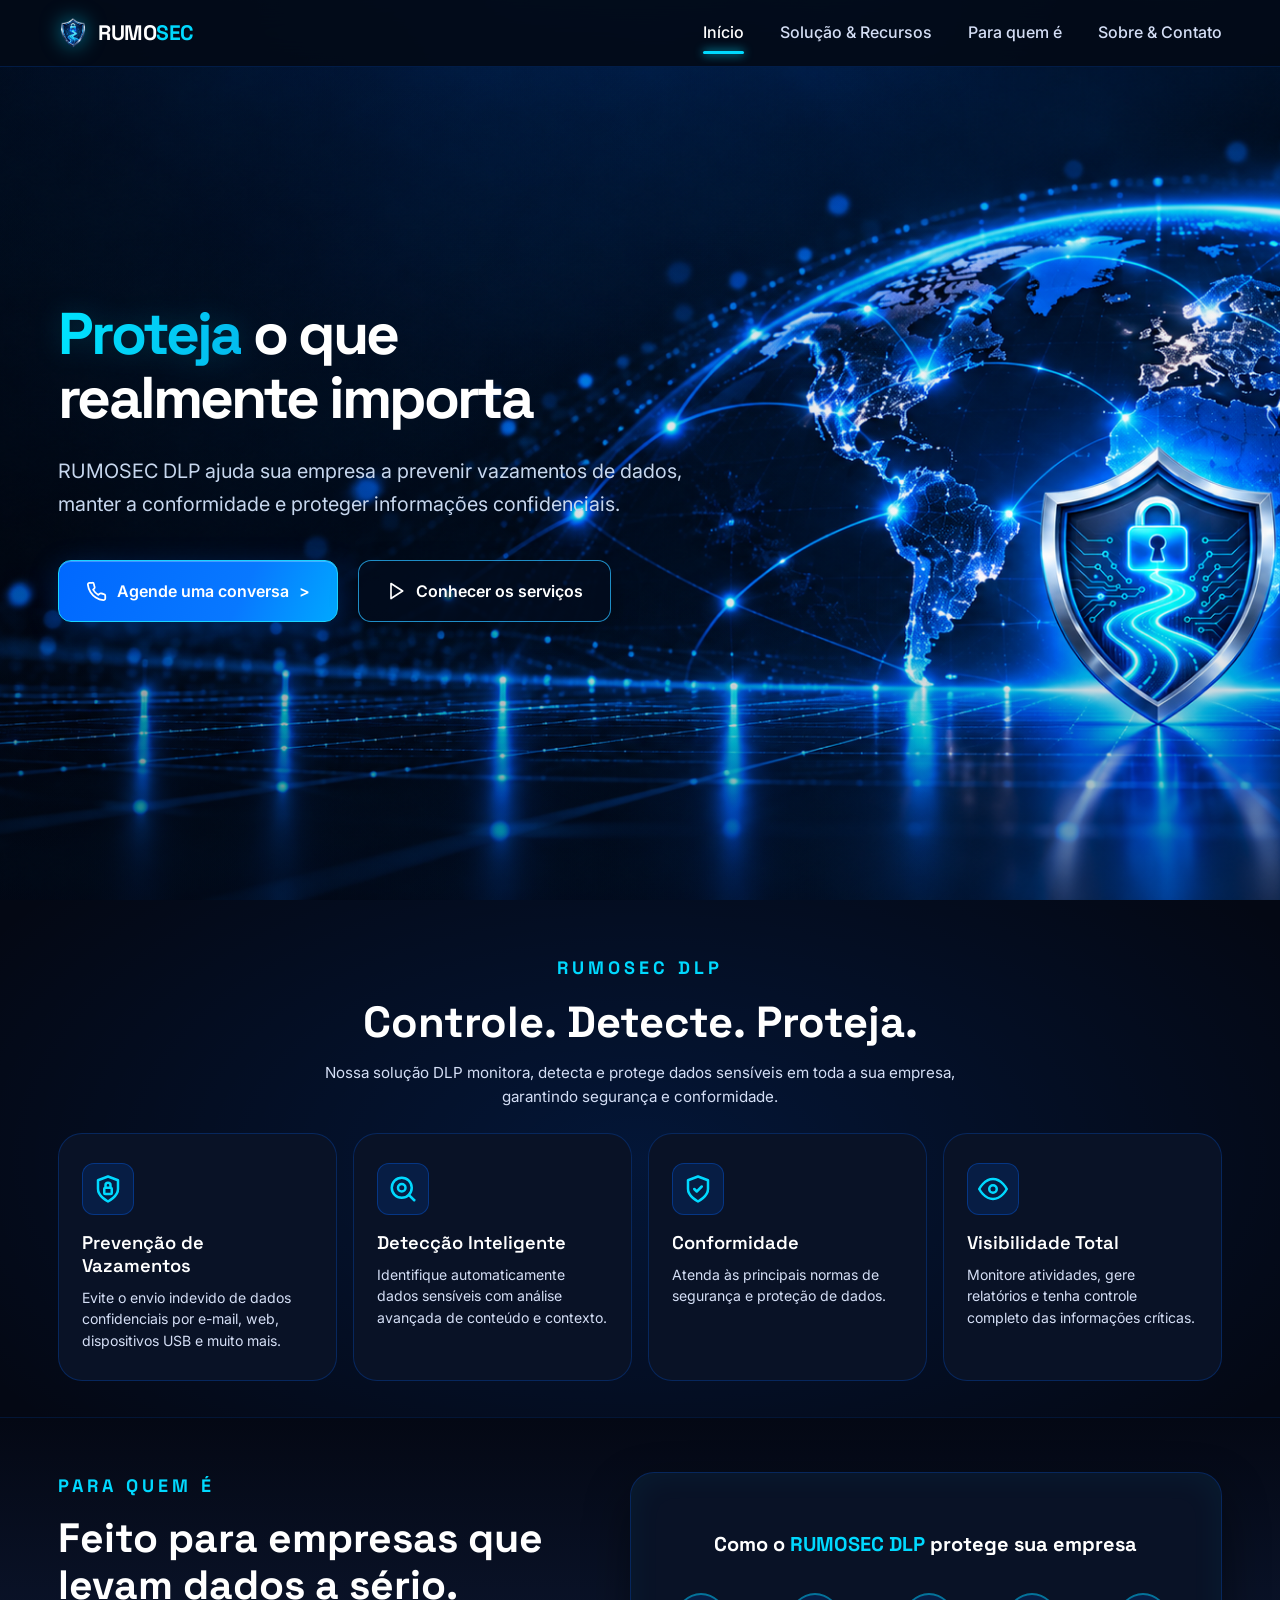
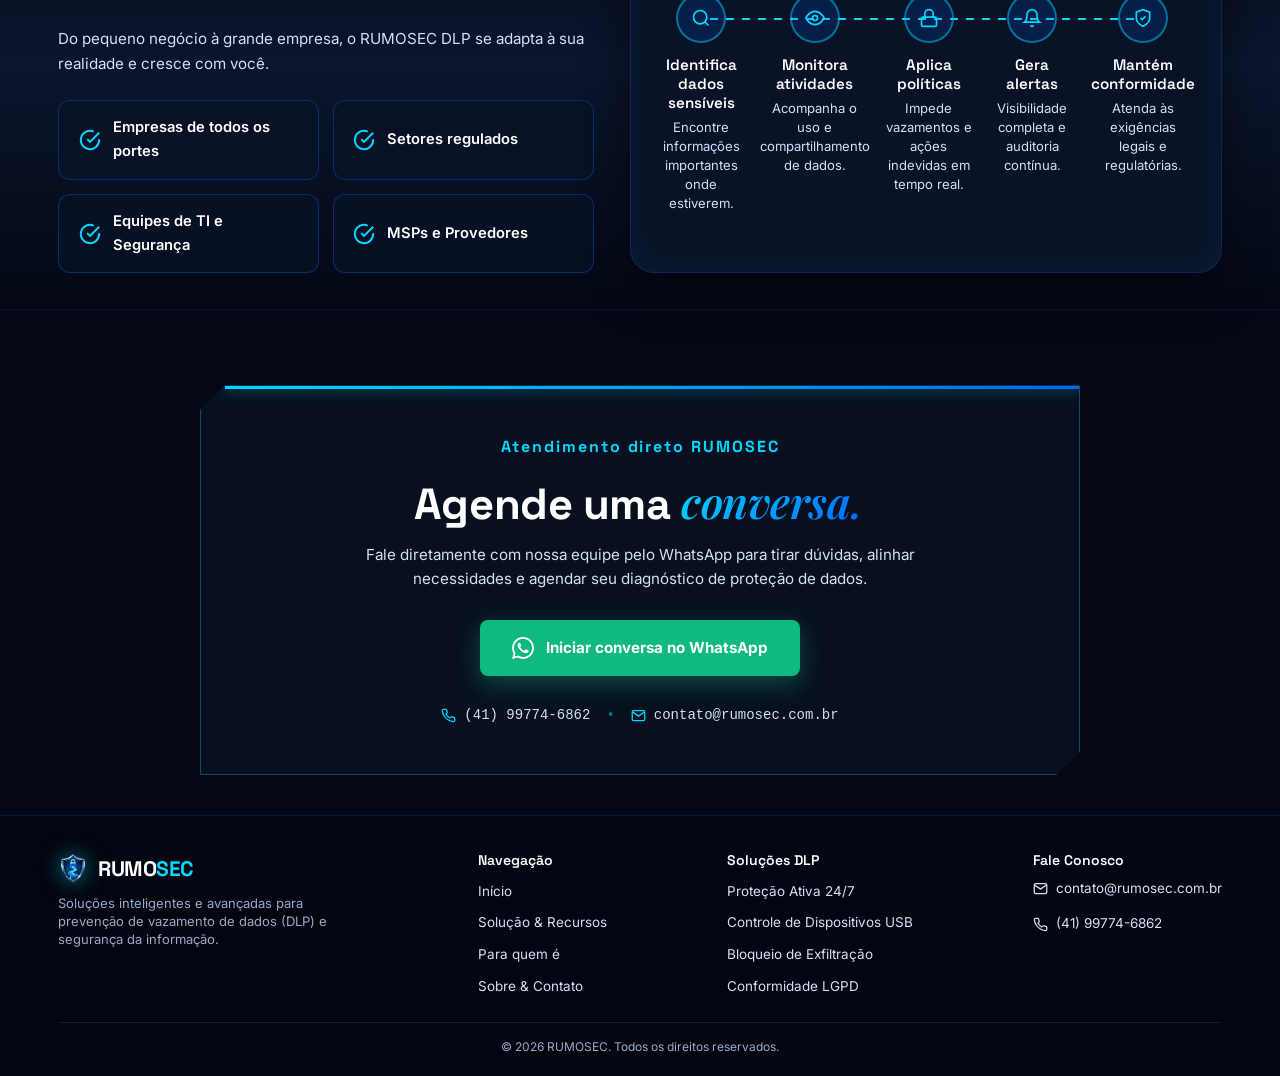
==== commit 321a1a34: "Publicar versao atualizada RUMOSEC" ====
--- a/index.html
+++ b/index.html
@@ -16,7 +16,7 @@
     <link
         href="https://fonts.googleapis.com/css2?family=Space+Grotesk:wght@400;500;600;700&amp;family=Chakra+Petch:wght@500;600;700&amp;family=Inter:wght@400;500;600;700&amp;family=Playfair+Display:ital,wght@1,500;1,600&amp;display=swap"
         rel="stylesheet" />
-    <link href="styles.css?v=sobe-mais" rel="stylesheet" />
+    <link href="styles.css?v=20261023-tags-larger" rel="stylesheet" />
 </head>
 
 <body>
@@ -45,7 +45,8 @@
         <div aria-hidden="true" class="hero-grid-bg"></div>
         <div class="wrap hero-layout">
             <div class="hero-content">
-                <h1><span class="highlight">Proteja</span> o que<br />realmente importa</h1>
+                <h1><span class="title-line title-line-1"><span class="highlight">Proteja</span> o que</span><br /><span
+                        class="title-line title-line-2">realmente importa</span></h1>
                 <p class="subtitle">RUMOSEC DLP ajuda sua empresa a prevenir vazamentos de dados, manter a conformidade
                     e proteger informações confidenciais.</p>
                 <div class="hero-actions">
@@ -239,7 +240,7 @@
             <div class="direct-contact-container">
                 <div class="direct-contact-card">
                     <div class="card-gold-bar"></div>
-                    <span class="direct-contact-tag">// Atendimento direto RUMOSEC</span>
+                    <span class="direct-contact-tag">Atendimento direto RUMOSEC</span>
                     <h2 class="direct-contact-title">Agende uma <span class="accent-serif-italic">conversa.</span></h2>
                     <p class="direct-contact-subtitle">Fale diretamente com nossa equipe pelo WhatsApp para tirar
                         dúvidas, alinhar necessidades e agendar seu diagnóstico de proteção de dados.</p>
--- a/styles.css
+++ b/styles.css
@@ -302,13 +302,13 @@
 }
 
 .tag {
-    font-family: monospace, 'Chakra Petch', sans-serif;
-    font-size: 13px;
-    font-weight: 600;
-    color: var(--cyan);
-    letter-spacing: 0.15em;
+    font-family: 'Space Grotesk', 'Chakra Petch', monospace, sans-serif;
+    font-size: 18px;
+    font-weight: 700;
+    color: var(--cyan);
+    letter-spacing: 0.22em;
     text-transform: uppercase;
-    margin-bottom: 10px;
+    margin-bottom: 14px;
     display: block;
 }
 
@@ -331,7 +331,7 @@
     padding-top: 85px;
     padding-bottom: 35px;
     box-sizing: border-box;
-    background: #020817 url('globo-digital-escudo.png') no-repeat right center / cover;
+    background: #020817 url('ciberseguranca-azul-neon.png?v=20261023') no-repeat right center / cover;
     overflow: hidden;
     position: relative;
 }
@@ -493,13 +493,13 @@
 }
 
 .section-header .tag {
-    font-size: 13.5px;
+    font-size: 18px;
     font-weight: 700;
     color: var(--cyan);
-    letter-spacing: 0.2em;
+    letter-spacing: 0.22em;
     text-transform: uppercase;
     display: block;
-    margin-bottom: 10px;
+    margin-bottom: 14px;
 }
 
 .section-header h2 {
@@ -607,12 +607,12 @@
 }
 
 .target-info .tag {
-    font-size: 13.5px;
+    font-size: 18px;
     font-weight: 700;
     color: var(--cyan);
-    letter-spacing: 0.2em;
+    letter-spacing: 0.22em;
     text-transform: uppercase;
-    margin-bottom: 10px;
+    margin-bottom: 14px;
     display: block;
 }
 
@@ -791,11 +791,11 @@
 }
 
 .direct-contact-tag {
-    font-family: monospace, 'Chakra Petch', sans-serif;
-    font-size: 13.5px;
-    color: var(--cyan);
-    font-weight: 600;
-    letter-spacing: 0.08em;
+    font-family: 'Space Grotesk', 'Chakra Petch', monospace, sans-serif;
+    font-size: 16px;
+    color: var(--cyan);
+    font-weight: 700;
+    letter-spacing: 0.12em;
     display: inline-block;
     margin-bottom: 16px;
 }
@@ -1121,14 +1121,15 @@
 header { background: rgba(3, 10, 23, .91); backdrop-filter: blur(18px); -webkit-backdrop-filter: blur(18px); }
 .brand { font-size: 21px; gap: 10px; letter-spacing: -.025em; }
 .brand-shield-logo { width: 30px; height: 30px; }
-.hero { min-height: 100vh; min-height: 100dvh; display: flex; align-items: center; padding: 110px 0 50px; background: #030b18 url('ciberseguranca-azul-neon.png?v=neon') center center / cover no-repeat; isolation: isolate; }
+.hero { min-height: 100vh; min-height: 100dvh; display: flex; align-items: center; padding: 110px 0 50px; background: #030b18 url('ciberseguranca-azul-neon.png?v=20261023') center center / cover no-repeat; isolation: isolate; }
 .hero::after { background: linear-gradient(90deg, rgba(2,9,22,.32) 0%, rgba(2,9,22,.09) 47%, transparent 80%), linear-gradient(180deg, rgba(2,9,22,.10), transparent 64%, rgba(2,9,22,.38)); z-index: 0; }
-.hero-layout { display: grid; grid-template-columns: 1.06fr .94fr; align-items: center; column-gap: 24px; width: 100%; }
-.hero-content { max-width: 720px; align-self: center; justify-self: start; text-align: left; padding: 12px 0; margin-top: clamp(-130px, -9vh, -85px); animation: heroRise .8s both; }
-.hero-content h1 { font-family: 'Space Grotesk', sans-serif; font-size: clamp(3rem,4.6vw,5.1rem); font-weight: 700; letter-spacing: -.055em; line-height: 1.09; margin-bottom: 22px; max-width: 780px; }
+.hero-layout { display: grid; grid-template-columns: 1.25fr .75fr; align-items: center; column-gap: 24px; width: 100%; }
+.hero-content { max-width: 920px; align-self: center; justify-self: start; text-align: left; padding: 12px 0; margin-top: clamp(-60px, -4vh, -20px); animation: heroRise .8s both; }
+.hero-content h1 { font-family: 'Space Grotesk', sans-serif; font-size: clamp(3.05rem, 4.6vw, 5.1rem); font-weight: 700; letter-spacing: -.05em; line-height: 1.1; margin-bottom: 24px; max-width: 950px; }
+.hero-content h1 .title-line { display: inline-block; white-space: nowrap; }
 .hero-content h1 .highlight { background: linear-gradient(105deg,#00e5ff,#03b9ed); background-clip: text; -webkit-background-clip: text; -webkit-text-fill-color: transparent; filter: drop-shadow(0 0 14px rgba(0,217,255,.16)); }
-.hero-content .subtitle { color: #c7d7ee; font-size: clamp(1.05rem,1.35vw,1.34rem); max-width: 620px; line-height: 1.62; margin-bottom: 34px; }
-.hero-actions { gap: 18px; display: flex; align-items: center; justify-content: flex-start; flex-wrap: wrap; }
+.hero-content .subtitle { color: #c7d7ee; font-size: clamp(1.22rem, 1.55vw, 1.55rem); max-width: 680px; line-height: 1.65; margin-bottom: 40px; }
+.hero-actions { gap: 20px; display: flex; align-items: center; justify-content: flex-start; flex-wrap: wrap; margin-top: clamp(28px, 3.5vh, 48px); }
 .hero-actions .btn { min-height: 62px; padding: 15px 27px; font-size: 16px; border-radius: 13px; justify-content: center; white-space: nowrap; }
 .hero-actions .btn-primary { background: linear-gradient(115deg,#0068ff 0%,#0878ff 65%,#00a8ff 100%); border: 1px solid #19d4ff; box-shadow: 0 8px 30px rgba(0,102,255,.3),inset 0 1px 0 rgba(255,255,255,.25); }
 .hero-actions .btn-secondary { background: rgba(2,13,31,.67); border: 1px solid rgba(42,186,255,.75); color: #fff; box-shadow: 0 10px 30px rgba(0,0,0,.2); }
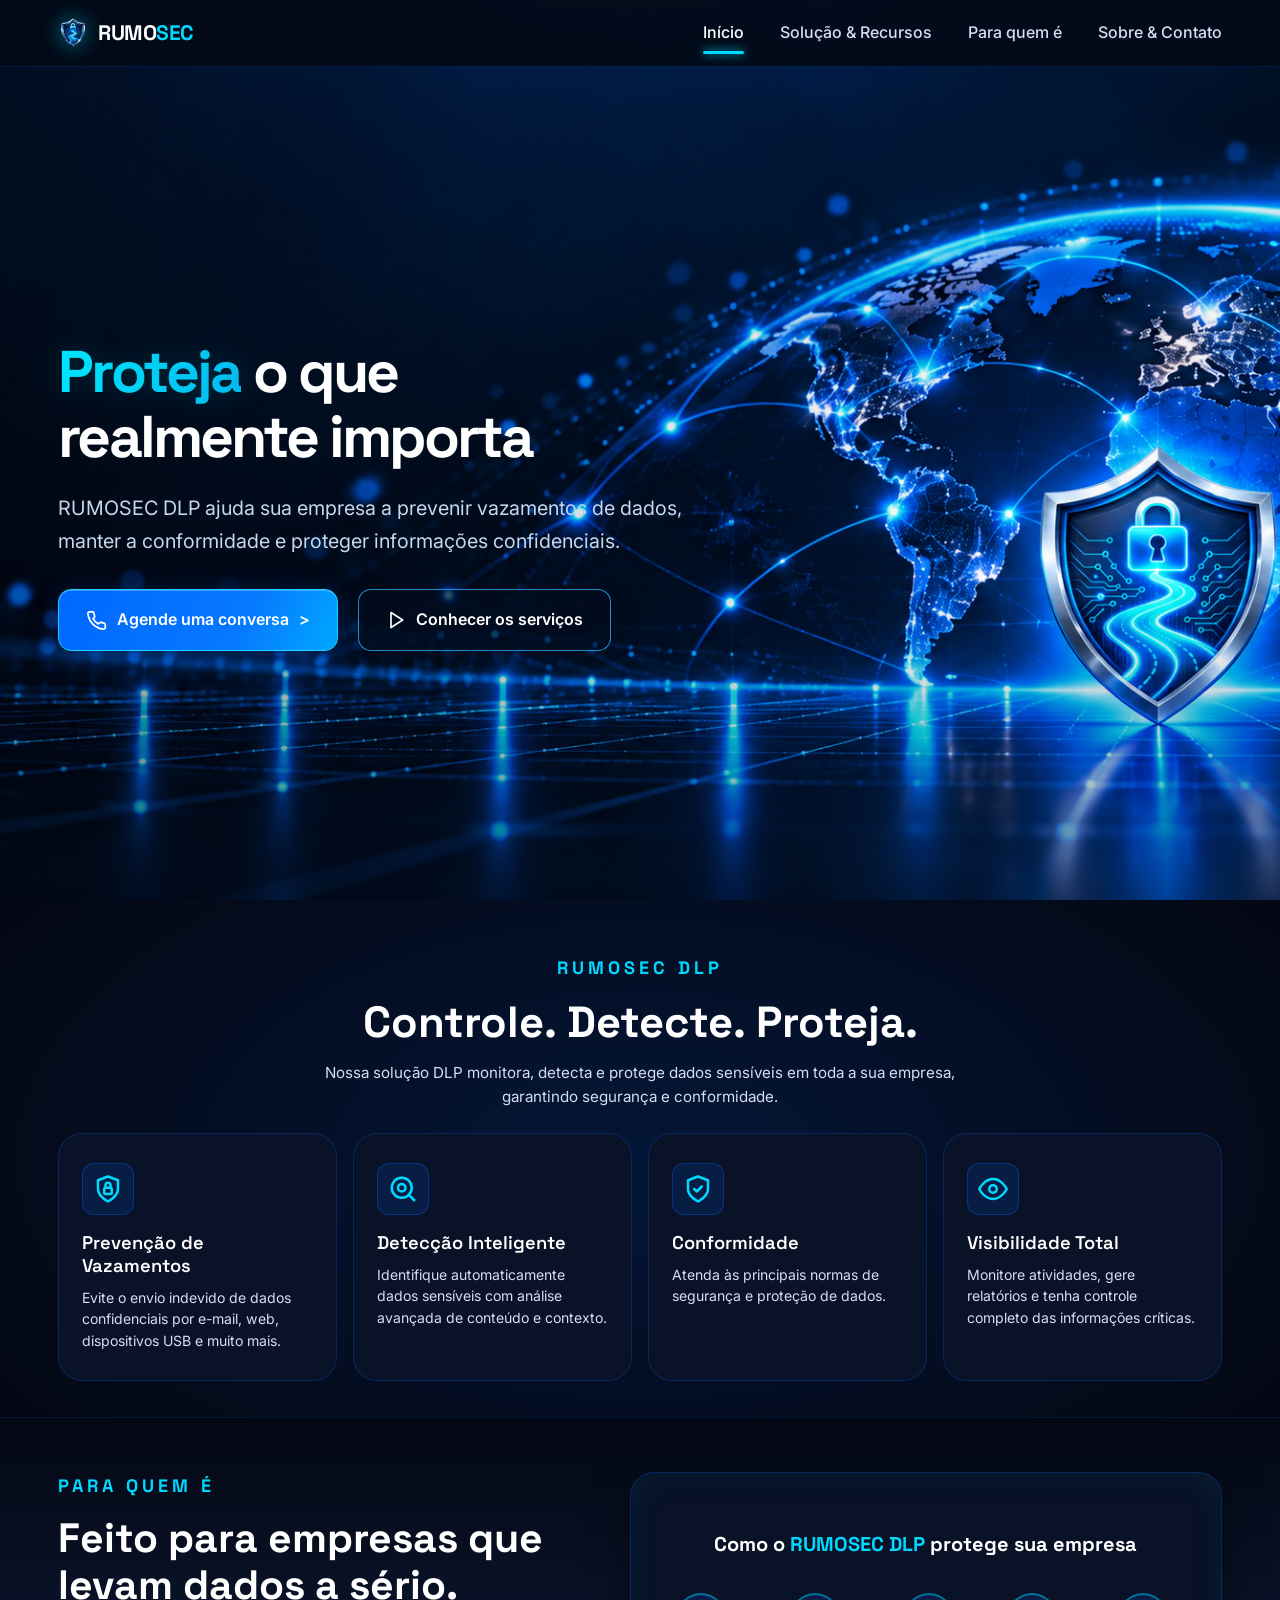
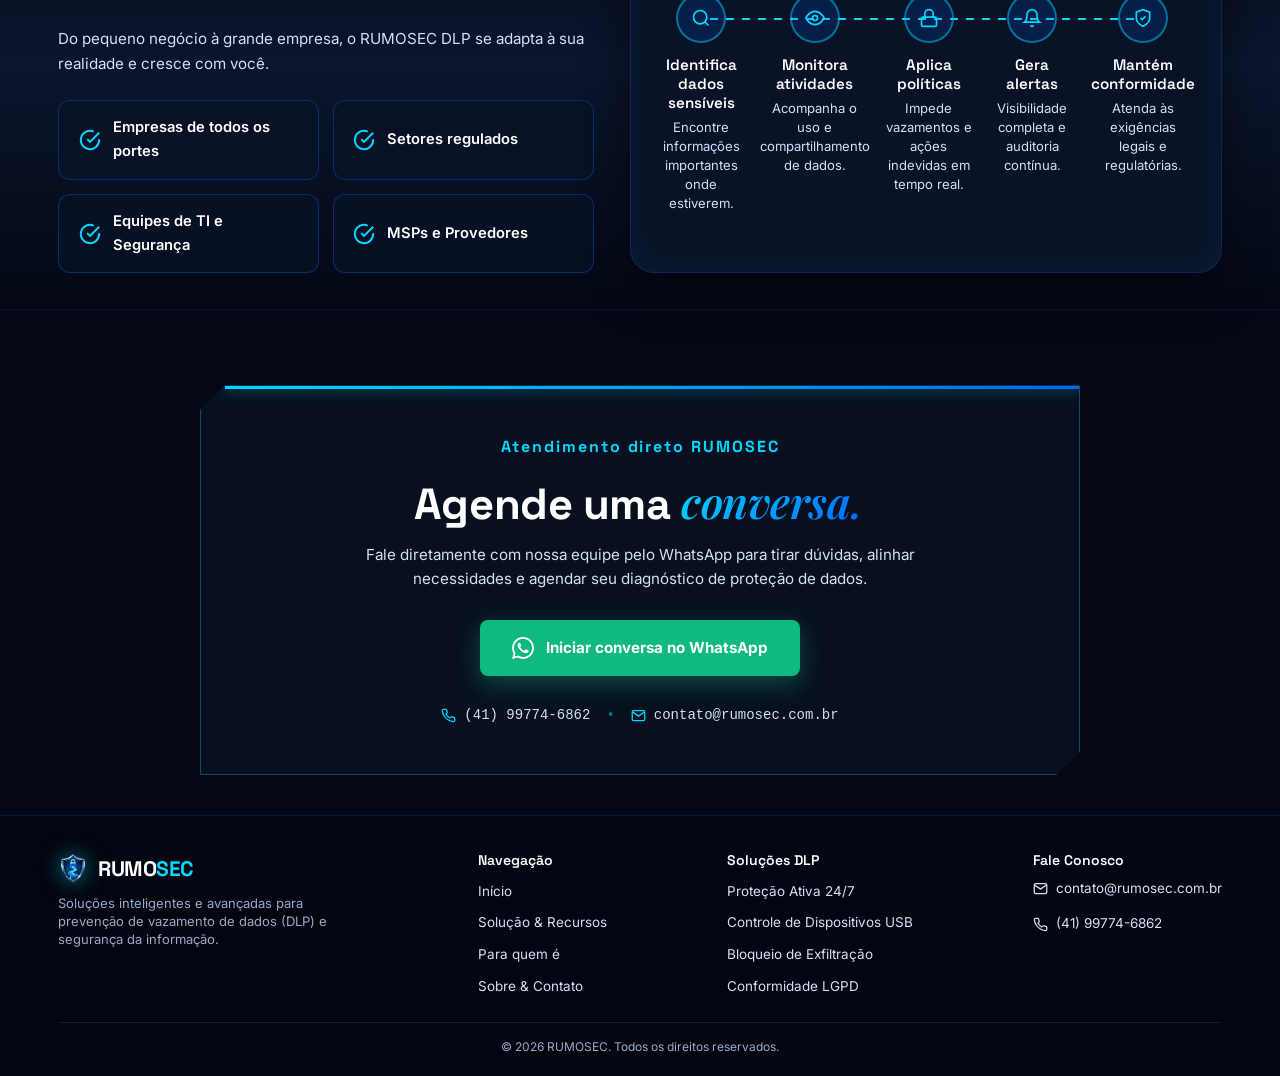
==== commit 272a5d4e: "Atualizacao do site" ====
--- a/index.html
+++ b/index.html
@@ -16,7 +16,7 @@
     <link
         href="https://fonts.googleapis.com/css2?family=Space+Grotesk:wght@400;500;600;700&amp;family=Chakra+Petch:wght@500;600;700&amp;family=Inter:wght@400;500;600;700&amp;family=Playfair+Display:ital,wght@1,500;1,600&amp;display=swap"
         rel="stylesheet" />
-    <link href="styles.css?v=20261023-tags-larger" rel="stylesheet" />
+    <link href="styles.css?v=20261023-hero-fine1" rel="stylesheet" />
 </head>
 
 <body>
--- a/styles.css
+++ b/styles.css
@@ -1124,12 +1124,12 @@
 .hero { min-height: 100vh; min-height: 100dvh; display: flex; align-items: center; padding: 110px 0 50px; background: #030b18 url('ciberseguranca-azul-neon.png?v=20261023') center center / cover no-repeat; isolation: isolate; }
 .hero::after { background: linear-gradient(90deg, rgba(2,9,22,.32) 0%, rgba(2,9,22,.09) 47%, transparent 80%), linear-gradient(180deg, rgba(2,9,22,.10), transparent 64%, rgba(2,9,22,.38)); z-index: 0; }
 .hero-layout { display: grid; grid-template-columns: 1.25fr .75fr; align-items: center; column-gap: 24px; width: 100%; }
-.hero-content { max-width: 920px; align-self: center; justify-self: start; text-align: left; padding: 12px 0; margin-top: clamp(-60px, -4vh, -20px); animation: heroRise .8s both; }
-.hero-content h1 { font-family: 'Space Grotesk', sans-serif; font-size: clamp(3.05rem, 4.6vw, 5.1rem); font-weight: 700; letter-spacing: -.05em; line-height: 1.1; margin-bottom: 24px; max-width: 950px; }
+.hero-content { max-width: 920px; align-self: center; justify-self: start; text-align: left; padding: 12px 0; margin-top: clamp(15px, 3.5vh, 45px); animation: heroRise .8s both; }
+.hero-content h1 { font-family: 'Space Grotesk', sans-serif; font-size: clamp(3.05rem, 4.6vw, 5.1rem); font-weight: 700; letter-spacing: -.05em; line-height: 1.1; margin-bottom: 22px; max-width: 950px; }
 .hero-content h1 .title-line { display: inline-block; white-space: nowrap; }
 .hero-content h1 .highlight { background: linear-gradient(105deg,#00e5ff,#03b9ed); background-clip: text; -webkit-background-clip: text; -webkit-text-fill-color: transparent; filter: drop-shadow(0 0 14px rgba(0,217,255,.16)); }
-.hero-content .subtitle { color: #c7d7ee; font-size: clamp(1.22rem, 1.55vw, 1.55rem); max-width: 680px; line-height: 1.65; margin-bottom: 40px; }
-.hero-actions { gap: 20px; display: flex; align-items: center; justify-content: flex-start; flex-wrap: wrap; margin-top: clamp(28px, 3.5vh, 48px); }
+.hero-content .subtitle { color: #c7d7ee; font-size: clamp(1.22rem, 1.55vw, 1.55rem); max-width: 680px; line-height: 1.65; margin-bottom: 32px; }
+.hero-actions { gap: 20px; display: flex; align-items: center; justify-content: flex-start; flex-wrap: wrap; margin-top: clamp(20px, 2.5vh, 32px); }
 .hero-actions .btn { min-height: 62px; padding: 15px 27px; font-size: 16px; border-radius: 13px; justify-content: center; white-space: nowrap; }
 .hero-actions .btn-primary { background: linear-gradient(115deg,#0068ff 0%,#0878ff 65%,#00a8ff 100%); border: 1px solid #19d4ff; box-shadow: 0 8px 30px rgba(0,102,255,.3),inset 0 1px 0 rgba(255,255,255,.25); }
 .hero-actions .btn-secondary { background: rgba(2,13,31,.67); border: 1px solid rgba(42,186,255,.75); color: #fff; box-shadow: 0 10px 30px rgba(0,0,0,.2); }
@@ -1143,7 +1143,7 @@
 .benefit-card p { font-size: clamp(.85rem,1.05vw,1rem); line-height: 1.5; color: #bacbe4; }
 @keyframes heroRise { from { opacity: 0; transform: translateY(18px); } to { opacity: 1; transform: translateY(0); } }
 @media (max-width: 1100px) { .hero { background-position: 57% center; } .hero-layout { grid-template-columns: 1fr 0.65fr; } .hero-content h1 { font-size: clamp(2.7rem,5vw,4.1rem); } .benefit-card { padding: 18px; gap: 12px; } .benefit-icon { width: 52px; height: 52px; flex-basis: 52px; } .benefit-icon svg { width: 27px; height: 27px; } }
-@media (max-width: 800px) { .hero { min-height: auto !important; padding: 110px 0 40px !important; background: #030b18 !important; } .hero::before { content:''; position:absolute; inset:0; background: radial-gradient(ellipse at 50% 40%,rgba(0,102,255,.22),transparent 65%),linear-gradient(#030b18,#07152b); z-index: -1; } .hero-layout { display:flex !important; flex-direction:column !important; gap:24px !important; text-align:center; } .hero-content { order:1; max-width:650px; } .hero-content h1 { font-size:clamp(2.6rem,8vw,4rem) !important; text-align:center !important; } .hero-content .subtitle { max-width:580px !important; text-align:center !important; margin:0 auto 26px !important; } .hero-actions { justify-content:center !important; flex-direction:row !important; width:100%; } .hero-actions .btn { width:auto !important; max-width:none !important; min-height:55px; } .hero-visual-container { order:2 !important; width:100%; min-height:300px !important; background: url('shield_metallic.png') center / contain no-repeat; filter: drop-shadow(0 0 28px rgba(0,135,255,.3)); } .hero-benefits { order:3; grid-template-columns:1fr; max-width:650px; gap:12px; } .benefit-card { min-height:105px; text-align:left; } }
+@media (max-width: 800px) { .hero { min-height: auto !important; padding: 110px 0 40px !important; background: #030b18 !important; } .hero::before { content:''; position:absolute; inset:0; background: radial-gradient(ellipse at 50% 40%,rgba(0,102,255,.22),transparent 65%),linear-gradient(#030b18,#07152b); z-index: -1; } .hero-layout { display:flex !important; flex-direction:column !important; gap:24px !important; text-align:center; } .hero-content { order:1; max-width:650px; margin-top: 0 !important; } .hero-content h1 { font-size:clamp(2.6rem,8vw,4rem) !important; text-align:center !important; } .hero-content .subtitle { max-width:580px !important; text-align:center !important; margin:0 auto 26px !important; } .hero-actions { justify-content:center !important; flex-direction:row !important; width:100%; } .hero-actions .btn { width:auto !important; max-width:none !important; min-height:55px; } .hero-visual-container { order:2 !important; width:100%; min-height:300px !important; background: url('shield_metallic.png') center / contain no-repeat; filter: drop-shadow(0 0 28px rgba(0,135,255,.3)); } .hero-benefits { order:3; grid-template-columns:1fr; max-width:650px; gap:12px; } .benefit-card { min-height:105px; text-align:left; } }
 @media (max-width: 520px) { .hero .wrap { padding-inline:18px; } .hero-content h1 { font-size:clamp(2.35rem,9vw,3rem) !important; } .hero-actions { flex-direction:column !important; } .hero-actions .btn { width:100% !important; max-width:350px !important; } .hero-visual-container { min-height:250px !important; } .benefit-card { padding:16px; } .benefit-card h3 { font-size:1.05rem; } }
 @media (prefers-reduced-motion: reduce) { .hero-content,.hero-benefits { animation:none; } .benefit-card,.btn { transition:none; } }
 
